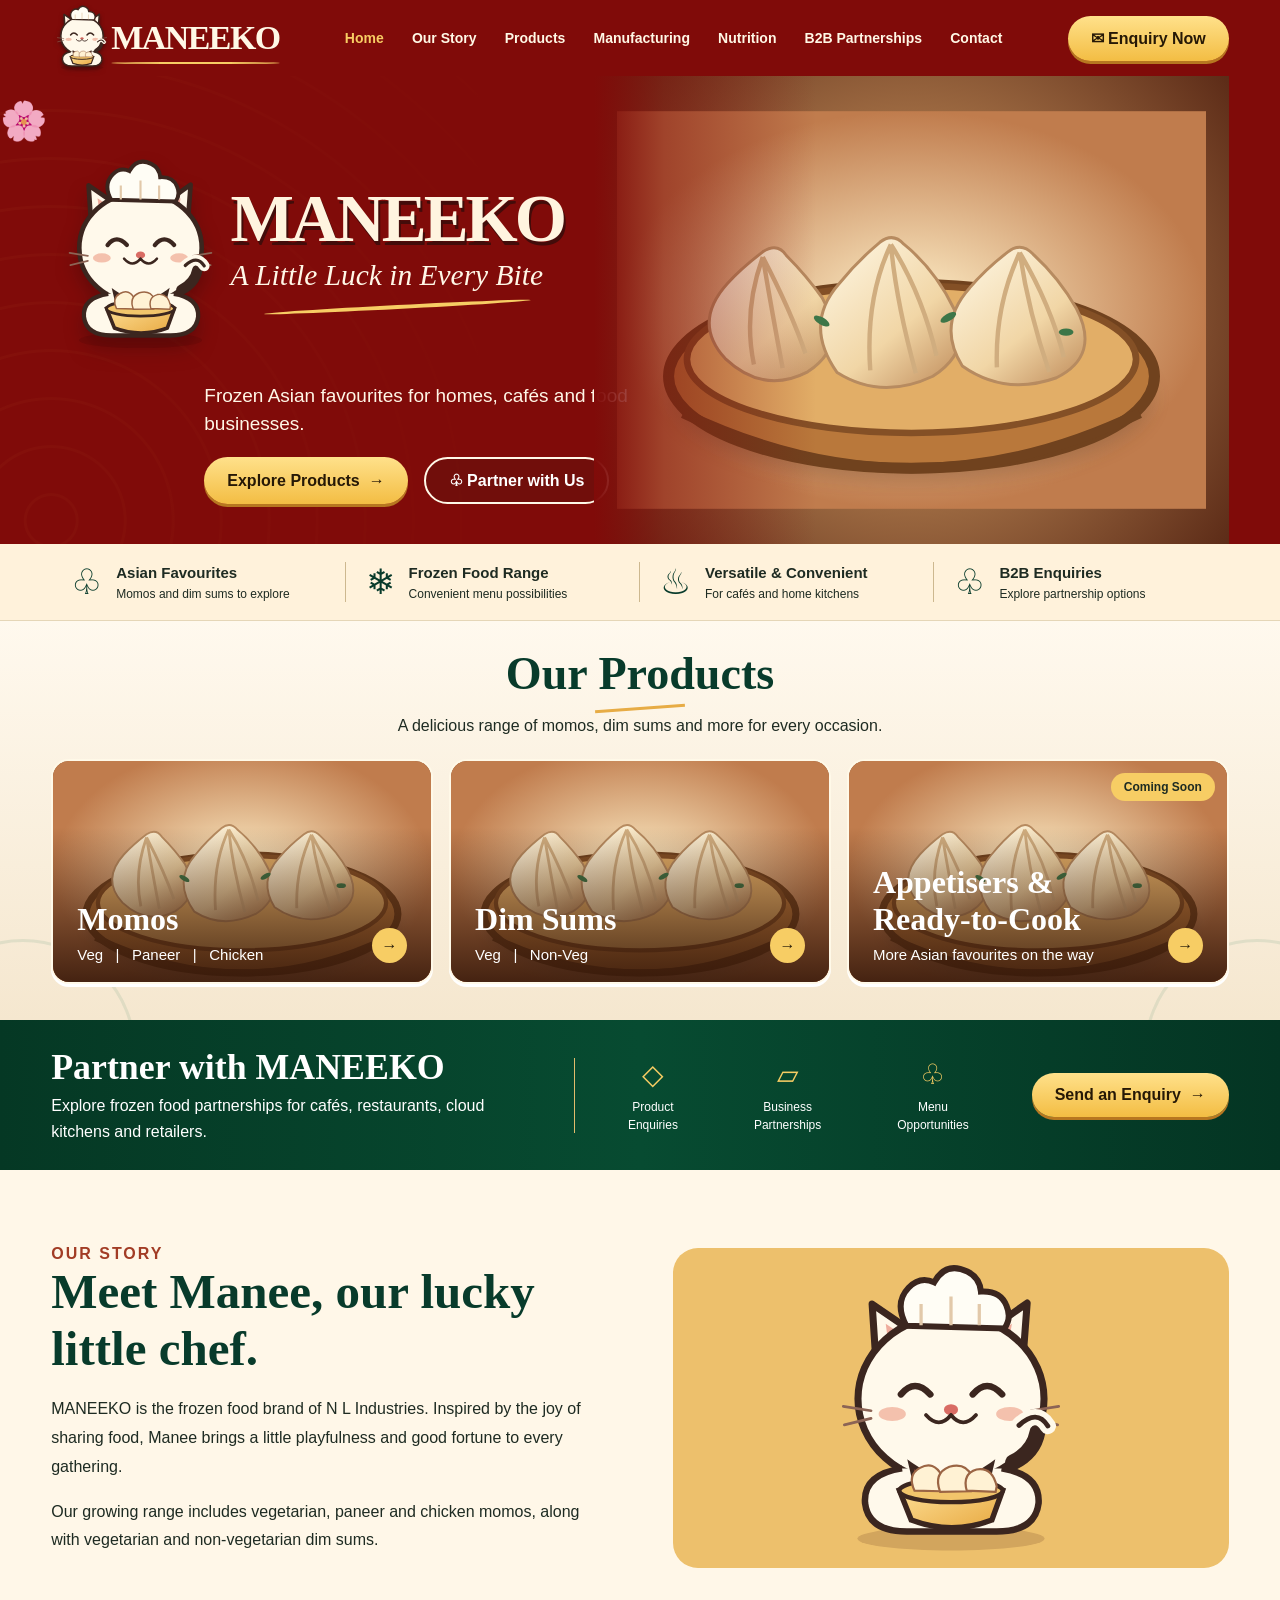
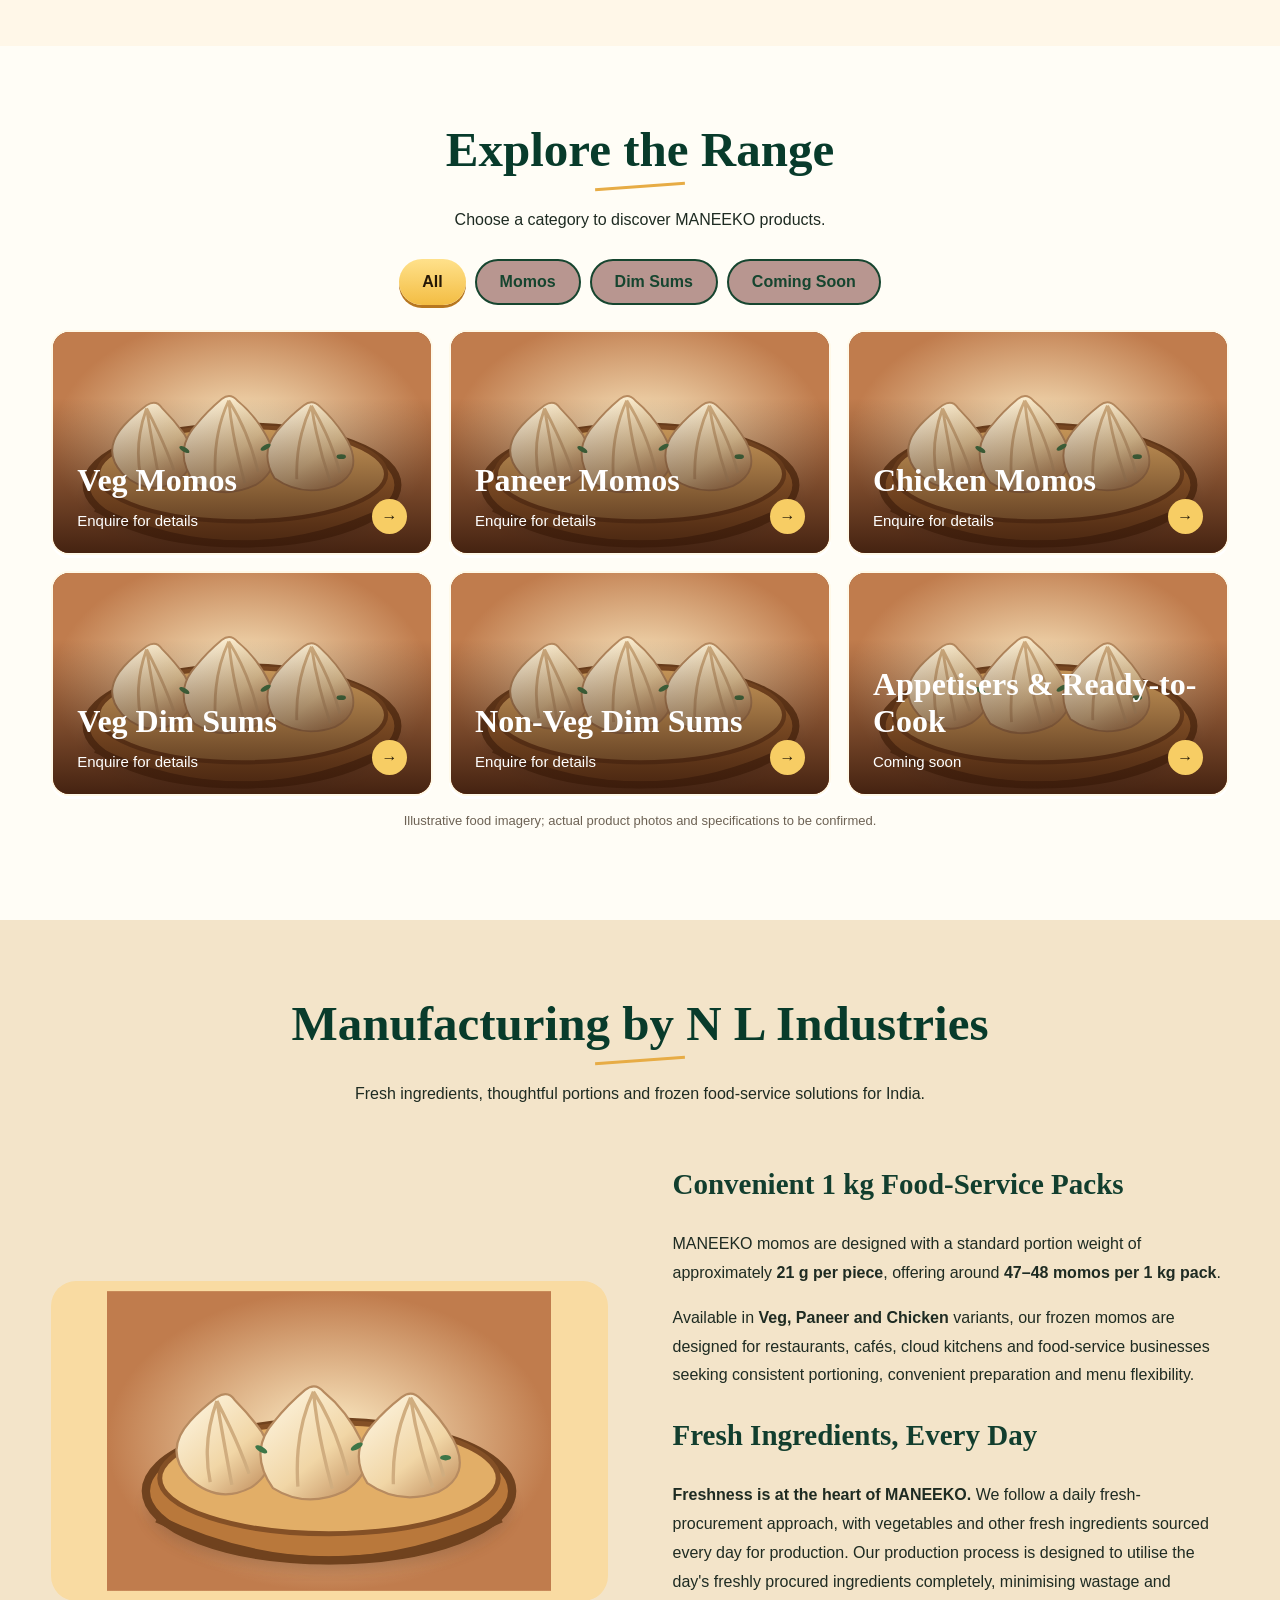
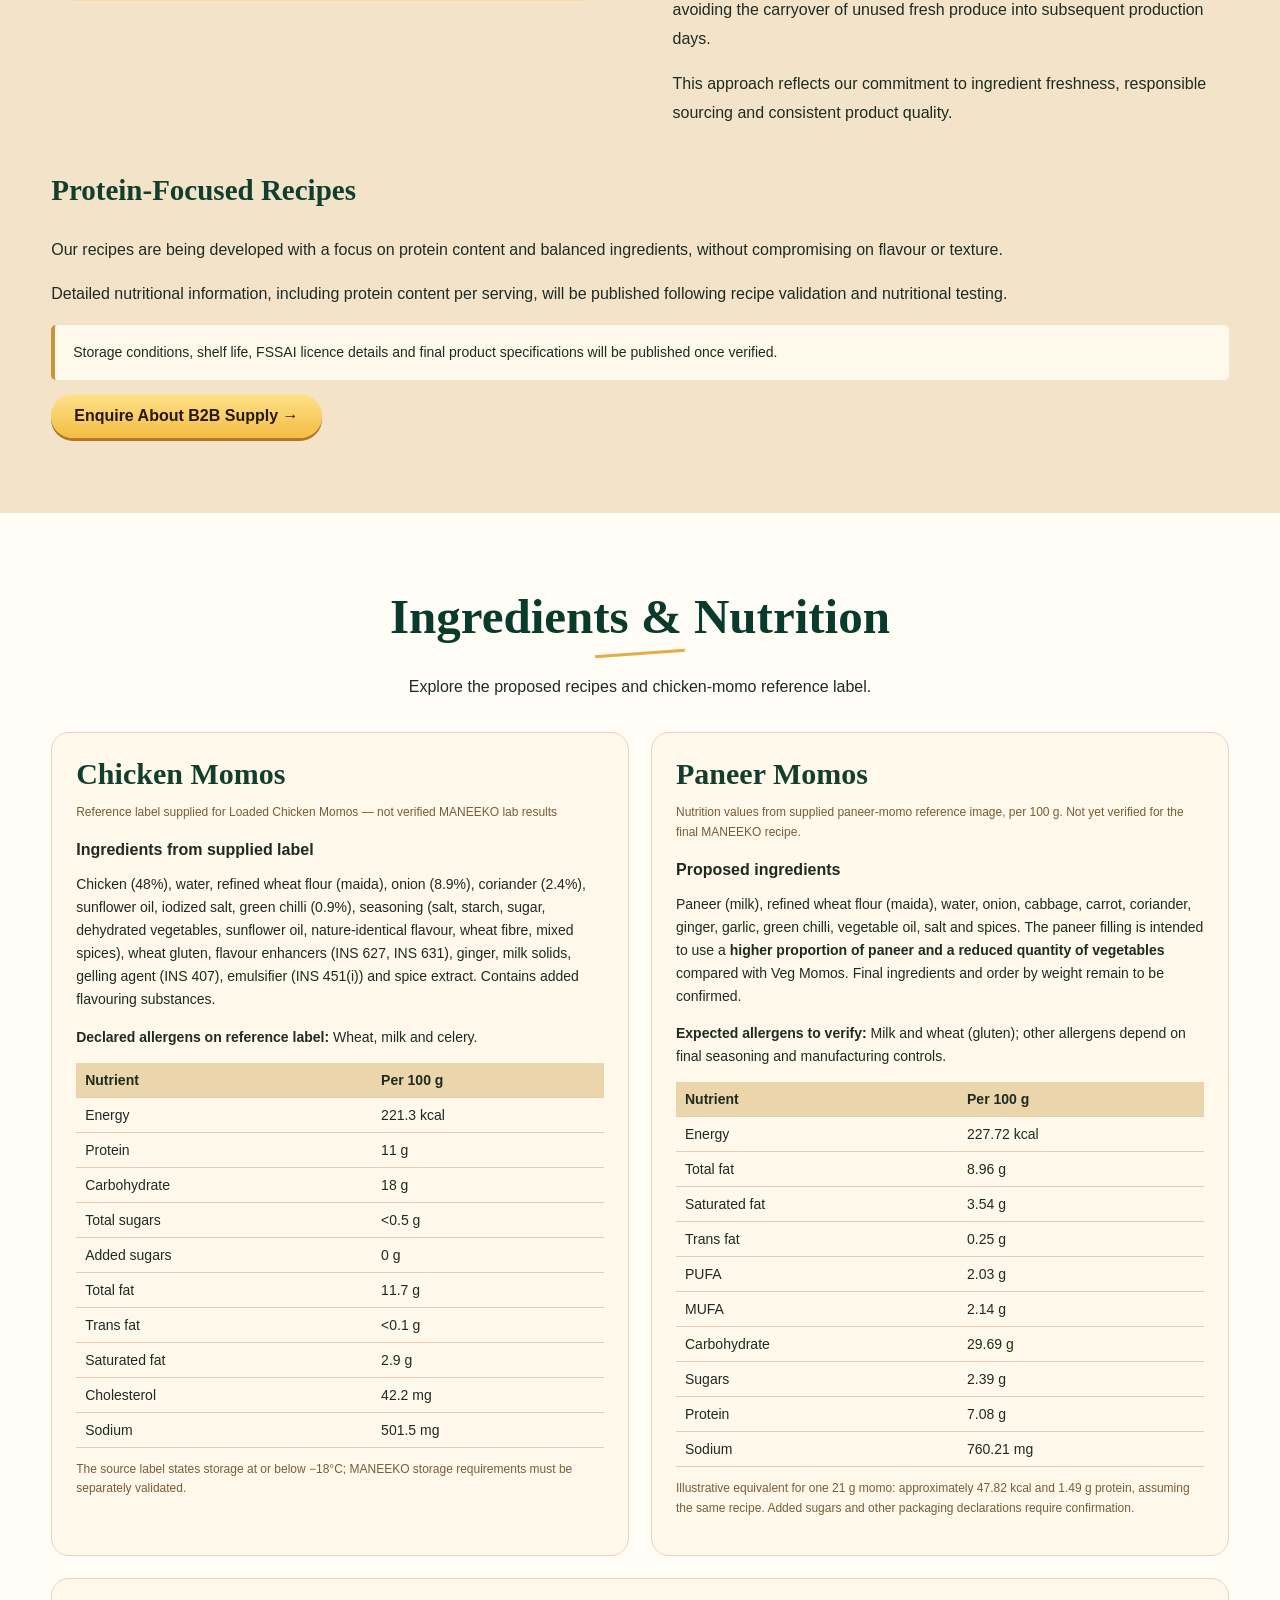
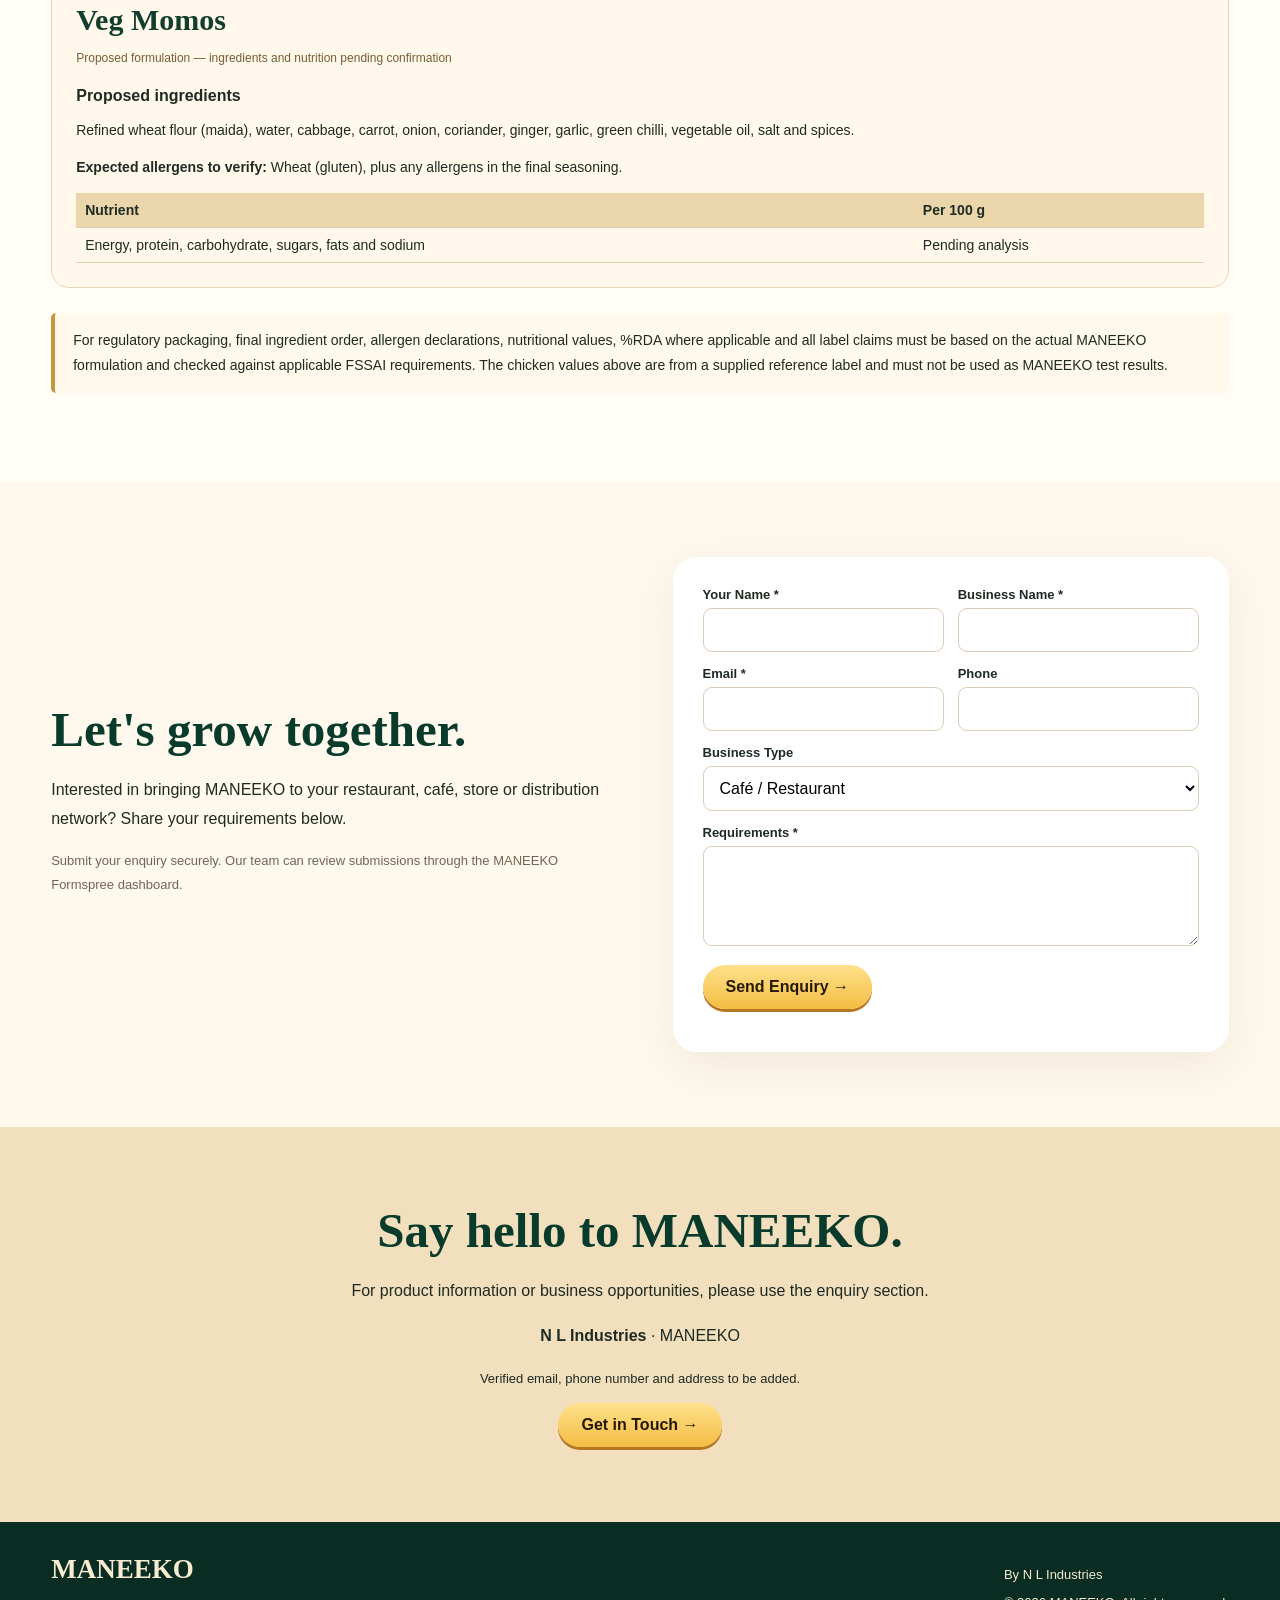
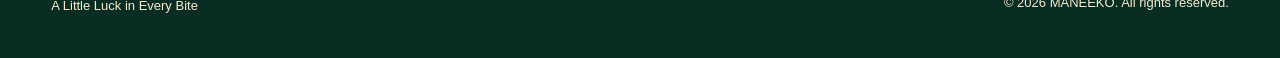
==== index.html @ d8cd5e59 "Fix live enquiry form to submit to Formspree instead of clipboard" ====
<!doctype html><html lang="en"><head><meta charset="UTF-8"><meta name="viewport" content="width=device-width,initial-scale=1"><meta name="description" content="MANEEKO — A Little Luck in Every Bite. Discover momos, dim sums and frozen Asian favourites."><title>MANEEKO | A Little Luck in Every Bite</title><style>
:root{--red:#870d0c;--red2:#a01712;--gold:#f7cd64;--green:#083b2b;--cream:#fff7e8;--ink:#1e2b22}*{box-sizing:border-box}html{scroll-behavior:smooth}body{margin:0;background:var(--cream);font-family:Arial,Helvetica,sans-serif;color:var(--ink)}a{text-decoration:none;color:inherit}button,input,textarea,select{font:inherit}button{cursor:pointer}.container{width:min(1360px,92%);margin:auto}header{position:sticky;top:0;z-index:30;background:linear-gradient(90deg,#6f0908,#9c100e);color:#fff8e6;box-shadow:0 4px 20px #1b00002e}.header{min-height:76px;display:flex;align-items:center;justify-content:space-between;gap:22px}.logo{display:flex;align-items:center;gap:6px;font-family:Georgia,serif;font-weight:900;font-size:clamp(22px,2.3vw,38px);letter-spacing:-1.4px;white-space:nowrap}.logo img{width:60px;height:60px;object-fit:contain}.logo span{position:relative}.logo span:after{content:"";position:absolute;bottom:-5px;left:20%;width:78%;height:3px;background:var(--gold);transform:rotate(-4deg);border-radius:100%}.nav{display:flex;align-items:center;gap:clamp(12px,2.2vw,38px)}.nav a{font-weight:700;font-size:14px;white-space:nowrap}.nav a:hover,.nav a.current{color:var(--gold)}.cta{display:inline-flex;align-items:center;justify-content:center;gap:9px;background:linear-gradient(#ffe18b,#f3bd43);border:0;border-radius:28px;color:#261806;padding:13px 23px;font-weight:800;box-shadow:0 3px 0 #b77720}.cta:hover{filter:brightness(1.05)}.header-cta{white-space:nowrap}.hamburger{display:none;background:none;color:#fff;border:0;font-size:27px}.hero{position:relative;isolation:isolate;overflow:hidden;background:linear-gradient(105deg,#790908 0%,#910e0c 46%,#4b190e 100%);color:#fff7e7}.hero:before{content:"";position:absolute;inset:0;background:repeating-radial-gradient(circle at 4% 95%,transparent 0 24px,#f7b54e17 25px 27px,transparent 28px 48px);mask-image:linear-gradient(90deg,black,transparent 44%);pointer-events:none}.hero-layout{min-height:445px;display:grid;grid-template-columns:49% 51%;align-items:center;position:relative}.hero-copy{z-index:2;padding:40px 0 42px 5%}.hero-brand{display:flex;align-items:center;gap:12px}.hero-brand img{width:clamp(125px,14vw,190px);height:210px;object-fit:contain;filter:drop-shadow(0 8px 10px #3c0808aa)}.hero-brand h1{font-family:Georgia,serif;font-size:clamp(43px,5.2vw,80px);letter-spacing:-2px;line-height:.98;margin:0;color:#fff4df;text-shadow:2px 4px 0 #430c0a}.tagline{font-family:Georgia,serif;font-style:italic;font-size:clamp(22px,2.5vw,35px);margin:8px 0 0;white-space:nowrap}.swoosh{height:4px;width:80%;background:var(--gold);border-radius:100%;transform:rotate(-3deg);margin:13px auto}.hero-desc{font-size:19px;line-height:1.45;max-width:470px;margin:8px 0 25px 28%}.hero-actions{display:flex;gap:16px;flex-wrap:wrap;padding-left:20%}.outline{border:2px solid #fff8e8;background:#5d140e70;color:#fff;border-radius:28px;padding:12px 23px;font-weight:800}.hero-photo{height:445px;position:relative;overflow:hidden;align-self:stretch}.hero-photo img{width:100%;height:100%;object-fit:cover;object-position:center}.hero-photo:before{content:"";position:absolute;inset:0;background:linear-gradient(90deg,#850e0c 0%,transparent 33%);z-index:1}.hero-photo .fallback{position:absolute;inset:0;background:radial-gradient(circle,#dba66a,#5c2b17);display:grid;place-items:center}.hero-photo .fallback img{width:95%;height:85%;object-fit:contain}.petals{position:absolute;left:1%;top:7%;font-size:55px;opacity:.9;z-index:2;pointer-events:none}.benefits{background:#fff6e6;border-bottom:1px solid #e5d6b7}.benefit-grid{display:grid;grid-template-columns:repeat(4,1fr);padding:18px 0}.benefit{display:flex;align-items:center;gap:14px;padding:0 20px;border-right:1px solid #cdb88f}.benefit:last-child{border:0}.benefit-icon{font-size:35px;color:var(--green)}.benefit b{font-size:15px}.benefit p{font-size:12px;margin:5px 0 0}.products{position:relative;overflow:hidden;padding:26px 0 36px;background:linear-gradient(#fff9ee,#f6e8cf)}.products:before,.products:after{content:"";position:absolute;width:220px;height:220px;border:3px solid #6c9a7a;border-radius:50%;opacity:.16;bottom:-145px}.products:before{left:-90px}.products:after{right:-90px}.section-title{text-align:center;position:relative;z-index:1}.section-title h2{font-family:Georgia,serif;font-size:clamp(34px,3.6vw,48px);margin:0 0 5px;color:var(--green)}.section-title h2:after{content:"";display:block;width:90px;height:3px;background:#e7ac45;margin:7px auto;transform:rotate(-4deg)}.section-title p{margin:5px 0 24px}.product-grid{display:grid;grid-template-columns:repeat(3,1fr);gap:16px;position:relative;z-index:1}.product-card{height:225px;position:relative;border-radius:18px;overflow:hidden;background:#8c4e2b;box-shadow:0 3px 0 #fff;border:2px solid #fff}.product-card>img{width:100%;height:100%;object-fit:cover;transition:transform .35s}.product-card:hover>img{transform:scale(1.06)}.product-card .fallback{position:absolute;inset:0;z-index:-1;background:#d9a46a}.product-card:after{content:"";position:absolute;inset:0;background:linear-gradient(0deg,#321508dd,transparent 70%)}.product-text{position:absolute;bottom:19px;left:24px;right:24px;z-index:1;color:#fff}.product-text h3{font:700 clamp(25px,2.5vw,35px) Georgia,serif;margin:0 0 8px}.product-text p{margin:0;font-size:15px}.arrow{position:absolute;right:0;bottom:0;background:var(--gold);color:#271d0a;border-radius:50%;width:35px;height:35px;display:grid;place-items:center;font-weight:900}.coming{position:absolute;top:12px;right:12px;background:var(--gold);padding:7px 13px;border-radius:20px;font-size:12px;font-weight:800;z-index:2}.partner-strip{background:linear-gradient(100deg,#073b2a,#06452d 55%,#043322);color:white;padding:26px 0}.partner-row{display:grid;grid-template-columns:1.5fr 1.3fr auto;gap:35px;align-items:center}.partner-row h2{font:700 clamp(27px,2.8vw,42px) Georgia,serif;margin:0 0 5px}.partner-row p{margin:0;line-height:1.6}.partner-icons{display:flex;justify-content:space-around;gap:20px;border-left:1px solid #e2bc6c;padding-left:25px;text-align:center}.partner-icons span{display:block;font-size:28px;color:var(--gold);margin-bottom:6px}.partner-icons small{font-size:12px}.section{padding:75px 0}.section h2{font:700 clamp(32px,4vw,49px) Georgia,serif;margin:0 0 18px;color:var(--green)}.section p{line-height:1.8}.two{display:grid;grid-template-columns:1fr 1fr;gap:65px;align-items:center}.story{background:#fff7e8}.story-art{background:#edc06c;border-radius:25px;min-height:320px;display:grid;place-items:center}.story-art img{width:80%;height:300px;object-fit:contain}.manufacturing{background:#f3e4c9}.manufacturing .story-art{background:#f9dba2}.notice{background:#fff9eb;border-left:4px solid #c7953e;padding:15px 18px;border-radius:5px;font-size:14px}.enquiry{background:#fff9ed}.form-card{background:white;border-radius:24px;padding:30px;box-shadow:0 15px 50px #43251214}.form-fields{display:grid;grid-template-columns:1fr 1fr;gap:14px}label{font-size:13px;font-weight:700;display:block;margin-bottom:6px}input,textarea,select{width:100%;padding:12px;border:1px solid #d9cbb7;border-radius:9px;background:white}textarea{min-height:100px}.wide{grid-column:1/-1}.form-card .cta{margin-top:15px}.contact{background:#f1dfbd;text-align:center}footer{background:#092d22;color:#f7ebd0;padding:32px 0}.footer{display:flex;justify-content:space-between;gap:20px;flex-wrap:wrap}.footer b{font:700 27px Georgia,serif}footer p{font-size:13px}#formStatus{white-space:pre-wrap;font-size:13px;line-height:1.6}section{scroll-margin-top:76px}@media(max-width:1100px){.nav{gap:12px}.nav a{font-size:12px}.hero-brand img{width:130px}.hero-desc{margin-left:15%}.hero-actions{padding-left:12%}.partner-row{grid-template-columns:1fr 1fr}.partner-row>.cta{grid-column:1/-1;justify-self:center}}@media(max-width:800px){.hamburger{display:block}.nav{display:none;position:absolute;top:76px;left:0;right:0;background:#800d0b;flex-direction:column;align-items:stretch;padding:20px 5%;box-shadow:0 10px 20px #0004}.nav.open{display:flex}.header-cta{margin-left:auto;padding:10px 14px}.hero-layout{grid-template-columns:1fr}.hero-copy{padding:42px 0 20px}.hero-photo{height:280px}.hero-photo:before{background:linear-gradient(#870d0c,transparent 40%)}.hero-desc{margin-left:0}.hero-actions{padding-left:0}.hero-brand{justify-content:center}.benefit-grid{grid-template-columns:1fr 1fr;gap:20px}.benefit:nth-child(2){border:0}.product-grid{grid-template-columns:1fr 1fr}.partner-row,.two{grid-template-columns:1fr}.partner-icons{border-left:0;border-top:1px solid #e2bc6c;padding:20px 0 0}.section{padding:55px 0}}@media(max-width:560px){.header-cta{display:none}.hero-brand{gap:0}.hero-brand img{width:100px;height:135px}.hero-brand h1{font-size:40px}.tagline{font-size:19px}.hero-copy{text-align:center}.hero-desc{font-size:16px}.hero-actions{justify-content:center}.hero-photo{height:225px}.benefit-grid{gap:14px}.benefit{padding:0 6px;gap:7px}.benefit-icon{font-size:25px}.benefit b{font-size:12px}.benefit p{font-size:11px}.product-grid,.form-fields{grid-template-columns:1fr}.product-card{height:220px}.partner-icons{gap:8px}.partner-icons small{font-size:11px}.section-title p{font-size:14px}}
/* Reference-led refinement: seamless photographic hero and compact lockup */
header{background:#800b09!important;box-shadow:none!important}
.header{min-height:76px!important}
.logo{font-family:Georgia,'Times New Roman',serif!important;font-size:clamp(27px,2.65vw,41px)!important;letter-spacing:-1.5px!important;gap:0!important}
.logo img{width:62px!important;height:68px!important;margin-right:-2px!important;filter:drop-shadow(0 2px 2px #2d0909a0)}
.logo span:after{left:0!important;width:100%!important;bottom:-7px!important;transform:none!important;height:2px!important}
.hero{background:#800b09!important}
.hero-layout{grid-template-columns:52% 48%!important;min-height:460px!important}
.hero-copy{padding:38px 0 40px 0!important;position:relative}
.hero-brand{gap:0!important;align-items:center!important}
.hero-brand img{width:clamp(135px,14vw,200px)!important;height:280px!important;object-fit:contain!important;filter:drop-shadow(0 10px 9px #2c070755)!important;z-index:2}
.hero-brand h1{font-size:clamp(50px,5.25vw,79px)!important;font-weight:800!important;letter-spacing:-3px!important}
.hero-brand .tagline{font-size:clamp(21px,2.3vw,34px)!important;font-weight:400!important;letter-spacing:0!important}
.hero-desc{margin:-12px 0 20px 25%!important;max-width:470px!important}
.hero-actions{padding-left:25%!important}
.hero-photo{height:auto!important;min-height:460px!important;overflow:visible!important;margin-left:-70px!important;width:calc(100% + 70px)!important}
.hero-photo>img{position:absolute;inset:0;width:100%;height:100%;object-fit:cover;object-position:50% 55%;-webkit-mask-image:linear-gradient(90deg,transparent 0%,#000 29%,#000 100%);mask-image:linear-gradient(90deg,transparent 0%,#000 29%,#000 100%)}
.hero-photo:before{background:linear-gradient(90deg,#800b09 0%,#800b0980 11%,transparent 35%)!important;z-index:2;pointer-events:none}
.hero-photo .fallback{z-index:0}
.hero:before{opacity:.38!important}
.petals{font-size:38px!important;left:0!important;top:5%!important}
.benefits{background:#fff2db!important}
.products{background:linear-gradient(180deg,#fff9ee,#f5e7cf)!important}
.product-card{border:2px solid #fff9e8!important;border-radius:18px!important}
.partner-strip{background:linear-gradient(90deg,#053824,#074b31,#043523)!important}
@media(max-width:1100px){.hero-desc{margin-left:16%!important}.hero-actions{padding-left:16%!important}.hero-brand img{width:125px!important}.hero-photo{margin-left:-30px!important;width:calc(100% + 30px)!important}}
@media(max-width:800px){.hero-layout{grid-template-columns:1fr!important}.hero-copy{padding:28px 0!important}.hero-photo{margin:0!important;width:100%!important;min-height:270px!important;height:270px!important}.hero-photo>img{-webkit-mask-image:linear-gradient(180deg,transparent,#000 35%)!important;mask-image:linear-gradient(180deg,transparent,#000 35%)!important}.hero-desc{margin:0 auto 20px!important}.hero-actions{padding:0!important;justify-content:center}.hero-brand{justify-content:center}.hero-brand img{height:180px!important}.hero-photo:before{background:linear-gradient(#800b09,transparent 42%)!important}}
@media(max-width:560px){.hero-brand img{width:110px!important;height:150px!important}.hero-brand h1{font-size:38px!important;letter-spacing:-2px!important}.hero-brand .tagline{font-size:17px!important;white-space:normal}.hero-copy{text-align:center}.hero-photo{min-height:230px!important;height:230px!important}}
.nutrition-grid{display:grid;grid-template-columns:repeat(2,minmax(0,1fr));gap:22px;margin-top:30px}.nutrition-panel{background:#fff8eb;border:1px solid #e5d4b8;border-radius:18px;padding:24px}.nutrition-panel h3{font:700 30px Georgia,serif;color:#123e2e;margin:0 0 10px}.nutrition-panel h4{margin:18px 0 8px}.nutrition-panel p{font-size:14px;line-height:1.65}.nutrition-status{font-size:12px!important;color:#795d36!important}.nutrition-table{width:100%;border-collapse:collapse;font-size:14px}.nutrition-table th,.nutrition-table td{padding:9px;border-bottom:1px solid #dfceb3;text-align:left}.nutrition-table th{background:#ebd5aa}.nutrition-grid .nutrition-panel:last-child{grid-column:1/-1}@media(max-width:750px){.nutrition-grid{grid-template-columns:1fr}.nutrition-grid .nutrition-panel:last-child{grid-column:auto}}</style></head><body>
<header><div class="container header"><a class="logo" href="#home"><img src="assets/manee-chef.svg" alt="Manee the lucky cat chef"><span>MANEEKO</span></a><nav id="nav" class="nav"><a class="current" href="#home">Home</a><a href="#story">Our Story</a><a href="#products">Products</a><a href="#manufacturing">Manufacturing</a><a href="#nutrition">Nutrition</a><a href="#partners">B2B Partnerships</a><a href="#contact">Contact</a></nav><a class="cta header-cta" href="#partners">✉ Enquiry Now</a><button class="hamburger" id="menu" aria-label="Toggle navigation" aria-expanded="false">☰</button></div></header>
<main><section id="home" class="hero"><div class="petals" aria-hidden="true">🌸</div><div class="container hero-layout"><div class="hero-copy"><div class="hero-brand"><img src="assets/manee-chef.svg" alt="Manee lucky cat chef mascot"><div><h1>MANEEKO</h1><div class="tagline">A Little Luck in Every Bite</div><div class="swoosh"></div></div></div><p class="hero-desc">Frozen Asian favourites for homes, cafés and food businesses.</p><div class="hero-actions"><a class="cta" href="#products">Explore Products &nbsp;→</a><a class="outline" href="#partners">♧ Partner with Us</a></div></div><div class="hero-photo"><div class="fallback"><img src="assets/dumplings.svg" alt=""></div><img src="https://images.unsplash.com/photo-1563245372-f21724e3856d?auto=format&fit=crop&w=1400&q=85" alt="Steamed Asian dumplings in a bamboo basket" onerror="this.style.display='none'"></div></div></section>
<section class="benefits" aria-label="Why MANEEKO"><div class="container benefit-grid"><div class="benefit"><span class="benefit-icon">♧</span><div><b>Asian Favourites</b><p>Momos and dim sums to explore</p></div></div><div class="benefit"><span class="benefit-icon">❄</span><div><b>Frozen Food Range</b><p>Convenient menu possibilities</p></div></div><div class="benefit"><span class="benefit-icon">♨</span><div><b>Versatile & Convenient</b><p>For cafés and home kitchens</p></div></div><div class="benefit"><span class="benefit-icon">♧</span><div><b>B2B Enquiries</b><p>Explore partnership options</p></div></div></div></section>
<section id="products" class="products"><div class="container"><div class="section-title"><h2>Our Products</h2><p>A delicious range of momos, dim sums and more for every occasion.</p></div><div class="product-grid"><a href="#catalogue" class="product-card"><div class="fallback"></div><img src="https://images.unsplash.com/photo-1563245372-f21724e3856d?auto=format&fit=crop&w=900&q=85" alt="Momos food presentation" onerror="this.src='assets/dumplings.svg'"><div class="product-text"><h3>Momos</h3><p>Veg &nbsp; | &nbsp; Paneer &nbsp; | &nbsp; Chicken</p><span class="arrow">→</span></div></a><a href="#catalogue" class="product-card"><div class="fallback"></div><img src="https://images.unsplash.com/photo-1541696432-82c6da8ce7bf?auto=format&fit=crop&w=900&q=85" alt="Asian dim sum presentation" onerror="this.src='assets/dumplings.svg'"><div class="product-text"><h3>Dim Sums</h3><p>Veg &nbsp; | &nbsp; Non-Veg</p><span class="arrow">→</span></div></a><a href="#catalogue" class="product-card"><div class="fallback"></div><img src="https://images.unsplash.com/photo-1544025162-d76694265947?auto=format&fit=crop&w=900&q=85" alt="Asian appetiser presentation" onerror="this.src='assets/dumplings.svg'"><span class="coming">Coming Soon</span><div class="product-text"><h3>Appetisers &<br>Ready-to-Cook</h3><p>More Asian favourites on the way</p><span class="arrow">→</span></div></a></div></div></section>
<section id="partners" class="partner-strip"><div class="container partner-row"><div><h2>Partner with MANEEKO</h2><p>Explore frozen food partnerships for cafés, restaurants, cloud kitchens and retailers.</p></div><div class="partner-icons"><div><span>◇</span><small>Product<br>Enquiries</small></div><div><span>▱</span><small>Business<br>Partnerships</small></div><div><span>♧</span><small>Menu<br>Opportunities</small></div></div><a class="cta" href="#enquiry">Send an Enquiry &nbsp;→</a></div></section>
<section id="story" class="section story"><div class="container two"><div><span style="color:#a23c25;font-weight:800;letter-spacing:2px">OUR STORY</span><h2>Meet Manee, our lucky little chef.</h2><p>MANEEKO is the frozen food brand of N L Industries. Inspired by the joy of sharing food, Manee brings a little playfulness and good fortune to every gathering.</p><p>Our growing range includes vegetarian, paneer and chicken momos, along with vegetarian and non-vegetarian dim sums.</p></div><div class="story-art"><img src="assets/manee-chef.svg" alt="Manee the lucky cat chef holding dumplings"></div></div></section>
<section id="catalogue" class="section" style="background:#fffdf6"><div class="container"><div class="section-title"><h2>Explore the Range</h2><p>Choose a category to discover MANEEKO products.</p></div><div id="filters" style="display:flex;justify-content:center;flex-wrap:wrap;gap:9px;margin-bottom:25px"><button class="cta" data-filter="all">All</button><button class="outline" style="color:#16452f;border-color:#16452f" data-filter="momo">Momos</button><button class="outline" style="color:#16452f;border-color:#16452f" data-filter="dimsum">Dim Sums</button><button class="outline" style="color:#16452f;border-color:#16452f" data-filter="future">Coming Soon</button></div><div id="catalogueGrid" class="product-grid"></div><p style="text-align:center;font-size:13px;color:#6d6254">Illustrative food imagery; actual product photos and specifications to be confirmed.</p></div></section>
<section id="manufacturing" class="section manufacturing"><div class="container"><div class="section-title"><h2>Manufacturing by N L Industries</h2><p>Fresh ingredients, thoughtful portions and frozen food-service solutions for India.</p></div><div class="two" style="margin-top:30px"><div class="story-art"><img src="assets/dumplings.svg" alt="Illustrated MANEEKO momos"></div><div><h3 style="font:700 29px Georgia,serif;color:#123e2e">Convenient 1 kg Food-Service Packs</h3><p>MANEEKO momos are designed with a standard portion weight of approximately <strong>21 g per piece</strong>, offering around <strong>47–48 momos per 1 kg pack</strong>.</p><p>Available in <strong>Veg, Paneer and Chicken</strong> variants, our frozen momos are designed for restaurants, cafés, cloud kitchens and food-service businesses seeking consistent portioning, convenient preparation and menu flexibility.</p><h3 style="font:700 29px Georgia,serif;color:#123e2e">Fresh Ingredients, Every Day</h3><p><strong>Freshness is at the heart of MANEEKO.</strong> We follow a daily fresh-procurement approach, with vegetables and other fresh ingredients sourced every day for production. Our production process is designed to utilise the day's freshly procured ingredients completely, minimising wastage and avoiding the carryover of unused fresh produce into subsequent production days.</p><p>This approach reflects our commitment to ingredient freshness, responsible sourcing and consistent product quality.</p></div></div><div style="margin-top:30px"><h3 style="font:700 29px Georgia,serif;color:#123e2e">Protein-Focused Recipes</h3><p>Our recipes are being developed with a focus on protein content and balanced ingredients, without compromising on flavour or texture.</p><p>Detailed nutritional information, including protein content per serving, will be published following recipe validation and nutritional testing.</p><p class="notice">Storage conditions, shelf life, FSSAI licence details and final product specifications will be published once verified.</p><a href="#enquiry" class="cta">Enquire About B2B Supply →</a></div></div></section>
<section id="nutrition" class="section" style="background:#fffdf6"><div class="container"><div class="section-title"><h2>Ingredients &amp; Nutrition</h2><p>Explore the proposed recipes and chicken-momo reference label.</p></div><div class="nutrition-grid"><article class="nutrition-panel"><h3>Chicken Momos</h3><p class="nutrition-status">Reference label supplied for Loaded Chicken Momos — not verified MANEEKO lab results</p><h4>Ingredients from supplied label</h4><p>Chicken (48%), water, refined wheat flour (maida), onion (8.9%), coriander (2.4%), sunflower oil, iodized salt, green chilli (0.9%), seasoning (salt, starch, sugar, dehydrated vegetables, sunflower oil, nature-identical flavour, wheat fibre, mixed spices), wheat gluten, flavour enhancers (INS 627, INS 631), ginger, milk solids, gelling agent (INS 407), emulsifier (INS 451(i)) and spice extract. Contains added flavouring substances.</p><p><strong>Declared allergens on reference label:</strong> Wheat, milk and celery.</p><table class="nutrition-table"><thead><tr><th>Nutrient</th><th>Per 100 g</th></tr></thead><tbody><tr><td>Energy</td><td>221.3 kcal</td></tr><tr><td>Protein</td><td>11 g</td></tr><tr><td>Carbohydrate</td><td>18 g</td></tr><tr><td>Total sugars</td><td>&lt;0.5 g</td></tr><tr><td>Added sugars</td><td>0 g</td></tr><tr><td>Total fat</td><td>11.7 g</td></tr><tr><td>Trans fat</td><td>&lt;0.1 g</td></tr><tr><td>Saturated fat</td><td>2.9 g</td></tr><tr><td>Cholesterol</td><td>42.2 mg</td></tr><tr><td>Sodium</td><td>501.5 mg</td></tr></tbody></table><p class="nutrition-status">The source label states storage at or below −18°C; MANEEKO storage requirements must be separately validated.</p></article><article class="nutrition-panel"><h3>Paneer Momos</h3><p class="nutrition-status">Nutrition values from supplied paneer-momo reference image, per 100 g. Not yet verified for the final MANEEKO recipe.</p><h4>Proposed ingredients</h4><p>Paneer (milk), refined wheat flour (maida), water, onion, cabbage, carrot, coriander, ginger, garlic, green chilli, vegetable oil, salt and spices. The paneer filling is intended to use a <strong>higher proportion of paneer and a reduced quantity of vegetables</strong> compared with Veg Momos. Final ingredients and order by weight remain to be confirmed.</p><p><strong>Expected allergens to verify:</strong> Milk and wheat (gluten); other allergens depend on final seasoning and manufacturing controls.</p><table class="nutrition-table"><thead><tr><th>Nutrient</th><th>Per 100 g</th></tr></thead><tbody><tr><td>Energy</td><td>227.72 kcal</td></tr><tr><td>Total fat</td><td>8.96 g</td></tr><tr><td>Saturated fat</td><td>3.54 g</td></tr><tr><td>Trans fat</td><td>0.25 g</td></tr><tr><td>PUFA</td><td>2.03 g</td></tr><tr><td>MUFA</td><td>2.14 g</td></tr><tr><td>Carbohydrate</td><td>29.69 g</td></tr><tr><td>Sugars</td><td>2.39 g</td></tr><tr><td>Protein</td><td>7.08 g</td></tr><tr><td>Sodium</td><td>760.21 mg</td></tr></tbody></table><p class="nutrition-status">Illustrative equivalent for one 21 g momo: approximately 47.82 kcal and 1.49 g protein, assuming the same recipe. Added sugars and other packaging declarations require confirmation.</p></article><article class="nutrition-panel"><h3>Veg Momos</h3><p class="nutrition-status">Proposed formulation — ingredients and nutrition pending confirmation</p><h4>Proposed ingredients</h4><p>Refined wheat flour (maida), water, cabbage, carrot, onion, coriander, ginger, garlic, green chilli, vegetable oil, salt and spices.</p><p><strong>Expected allergens to verify:</strong> Wheat (gluten), plus any allergens in the final seasoning.</p><table class="nutrition-table"><thead><tr><th>Nutrient</th><th>Per 100 g</th></tr></thead><tbody><tr><td>Energy, protein, carbohydrate, sugars, fats and sodium</td><td>Pending analysis</td></tr></tbody></table></article></div><p class="notice" style="margin-top:25px">For regulatory packaging, final ingredient order, allergen declarations, nutritional values, %RDA where applicable and all label claims must be based on the actual MANEEKO formulation and checked against applicable FSSAI requirements. The chicken values above are from a supplied reference label and must not be used as MANEEKO test results.</p></div></section>
<section id="enquiry" class="section enquiry"><div class="container two"><div><h2>Let's grow together.</h2><p>Interested in bringing MANEEKO to your restaurant, café, store or distribution network? Share your requirements below.</p><p style="font-size:13px;color:#716653">Submit your enquiry securely. Our team can review submissions through the MANEEKO Formspree dashboard.</p></div><form class="form-card" id="form" action="https://formspree.io/f/xzereqao" method="POST"><div class="form-fields"><div><label for="name">Your Name *</label><input id="name" name="name" required></div><div><label for="company">Business Name *</label><input id="company" name="company" required></div><div><label for="email">Email *</label><input id="email" name="email" type="email" required></div><div><label for="phone">Phone</label><input id="phone" name="phone" type="tel"></div><div class="wide"><label for="category">Business Type</label><select id="category" name="category"><option>Café / Restaurant</option><option>Retailer</option><option>Distributor</option><option>Other</option></select></div><div class="wide"><label for="requirements">Requirements *</label><textarea id="requirements" name="requirements" required></textarea></div></div><button class="cta" type="submit">Send Enquiry →</button><p id="formStatus" role="status"></p></form></div></section>
<section id="contact" class="section contact"><div class="container"><h2>Say hello to MANEEKO.</h2><p>For product information or business opportunities, please use the enquiry section.</p><p><b>N L Industries</b> · MANEEKO</p><p style="font-size:13px">Verified email, phone number and address to be added.</p><a href="#enquiry" class="cta">Get in Touch →</a></div></section></main>
<footer><div class="container footer"><div><b>MANEEKO</b><p>A Little Luck in Every Bite</p></div><div><p>By N L Industries</p><p>© <span id="year"></span> MANEEKO. All rights reserved.</p></div></div></footer>
<script>
const menu=document.getElementById('menu'),nav=document.getElementById('nav');menu.onclick=()=>{const v=nav.classList.toggle('open');menu.setAttribute('aria-expanded',String(v))};nav.querySelectorAll('a').forEach(a=>a.addEventListener('click',()=>{nav.classList.remove('open');menu.setAttribute('aria-expanded','false')}));document.getElementById('year').textContent=new Date().getFullYear();
const items=[['Veg Momos','momo'],['Paneer Momos','momo'],['Chicken Momos','momo'],['Veg Dim Sums','dimsum'],['Non-Veg Dim Sums','dimsum'],['Appetisers & Ready-to-Cook','future']];function render(filter){document.getElementById('catalogueGrid').innerHTML=items.filter(x=>filter==='all'||x[1]===filter).map(x=>'<article class="product-card"><img src="assets/dumplings.svg" alt="Illustrative dumpling artwork"><div class="product-text"><h3>'+x[0]+'</h3><p>'+(x[1]==='future'?'Coming soon':'Enquire for details')+'</p><a href="#enquiry" class="arrow" aria-label="Enquire about '+x[0]+'">→</a></div></article>').join('')}render('all');document.querySelectorAll('[data-filter]').forEach(b=>b.addEventListener('click',()=>{render(b.dataset.filter);document.querySelectorAll('[data-filter]').forEach(x=>{x.className='outline';x.style.color='#16452f';x.style.borderColor='#16452f'});b.className='cta';b.style.color='';b.style.borderColor=''}));
</script></body></html>
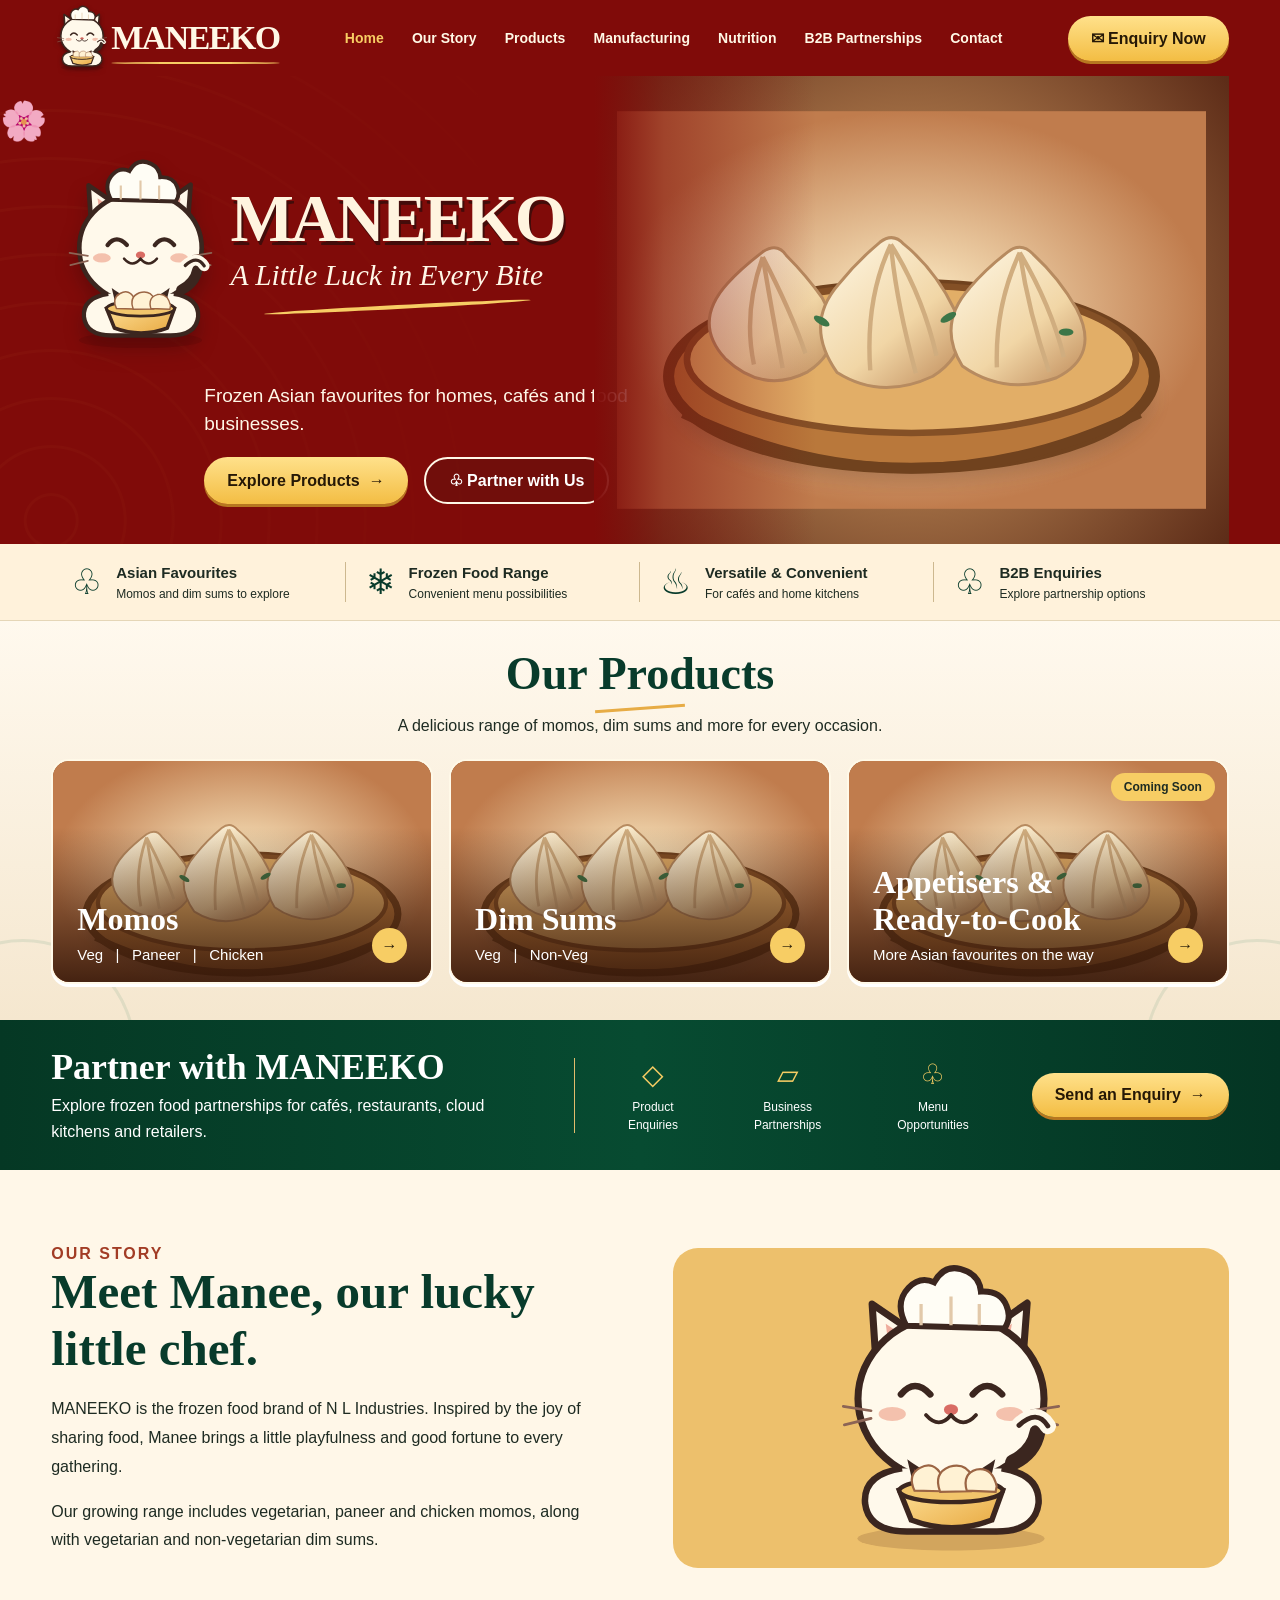
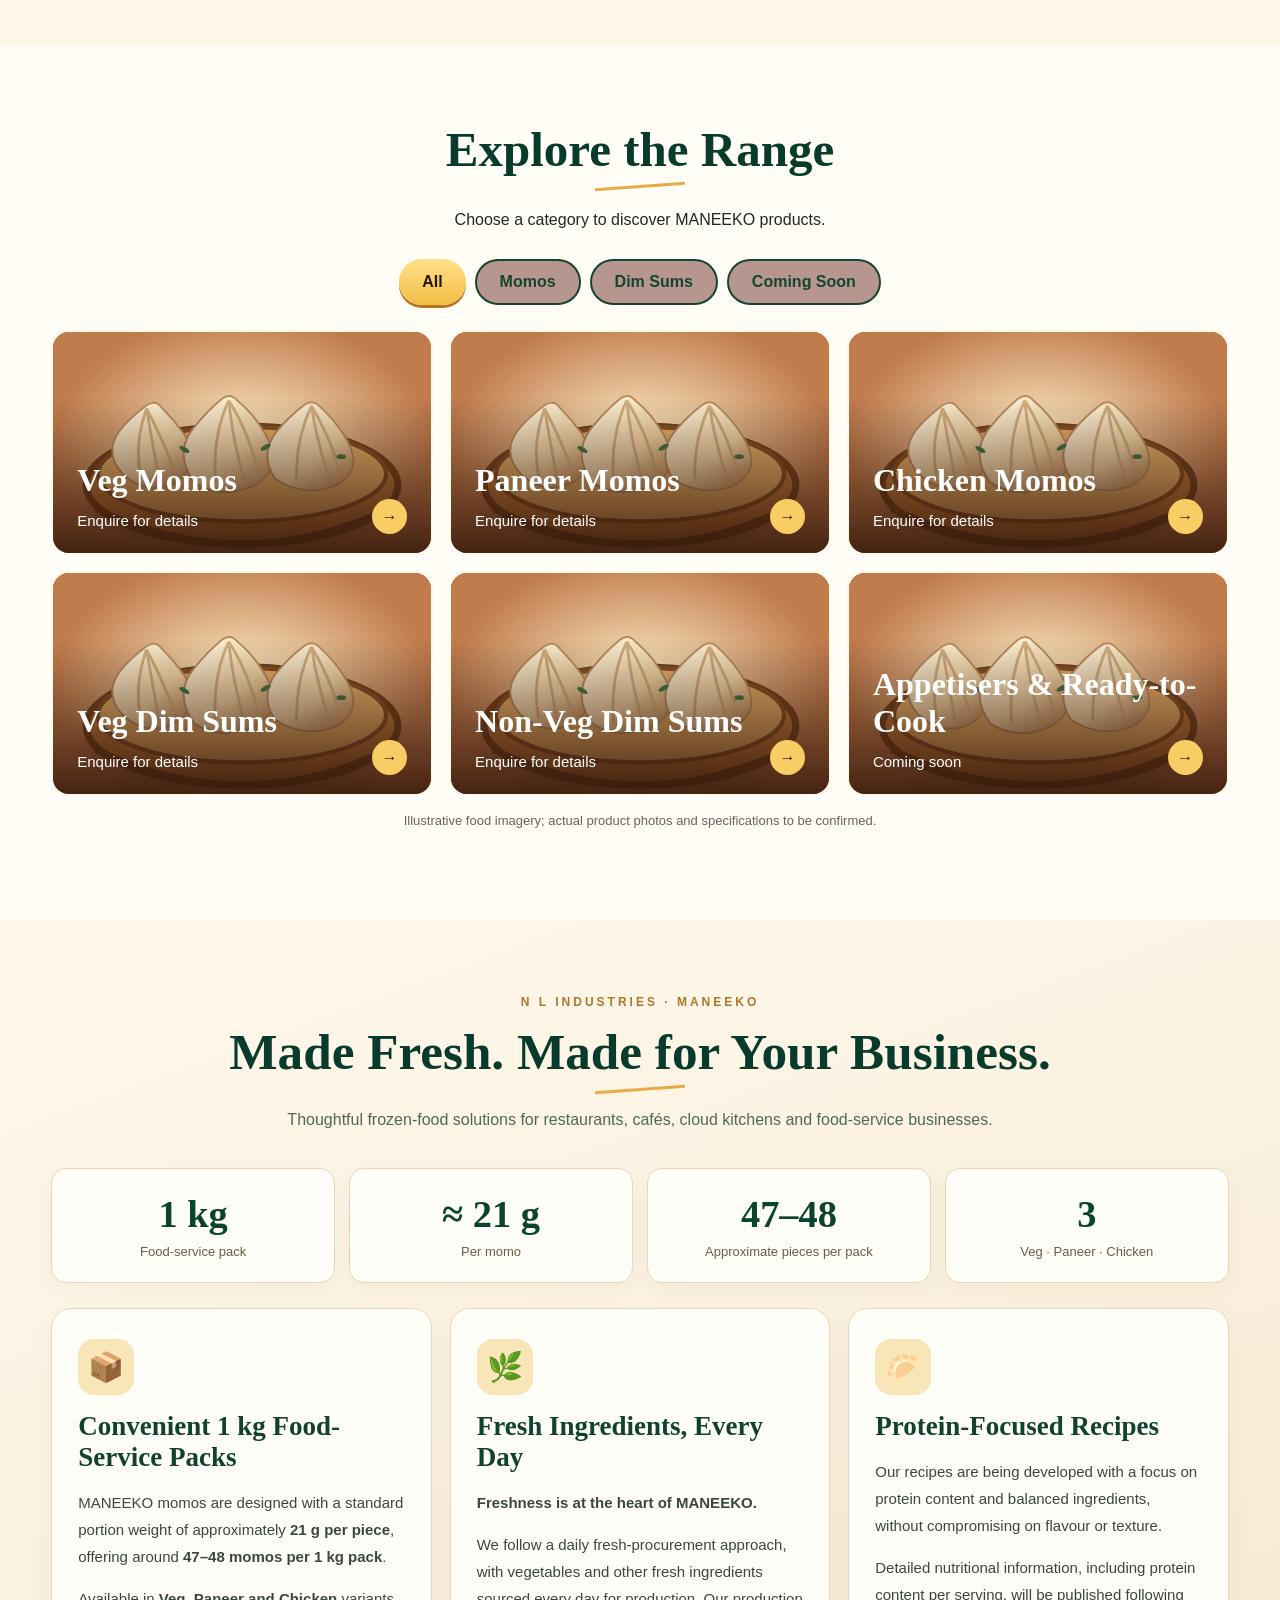
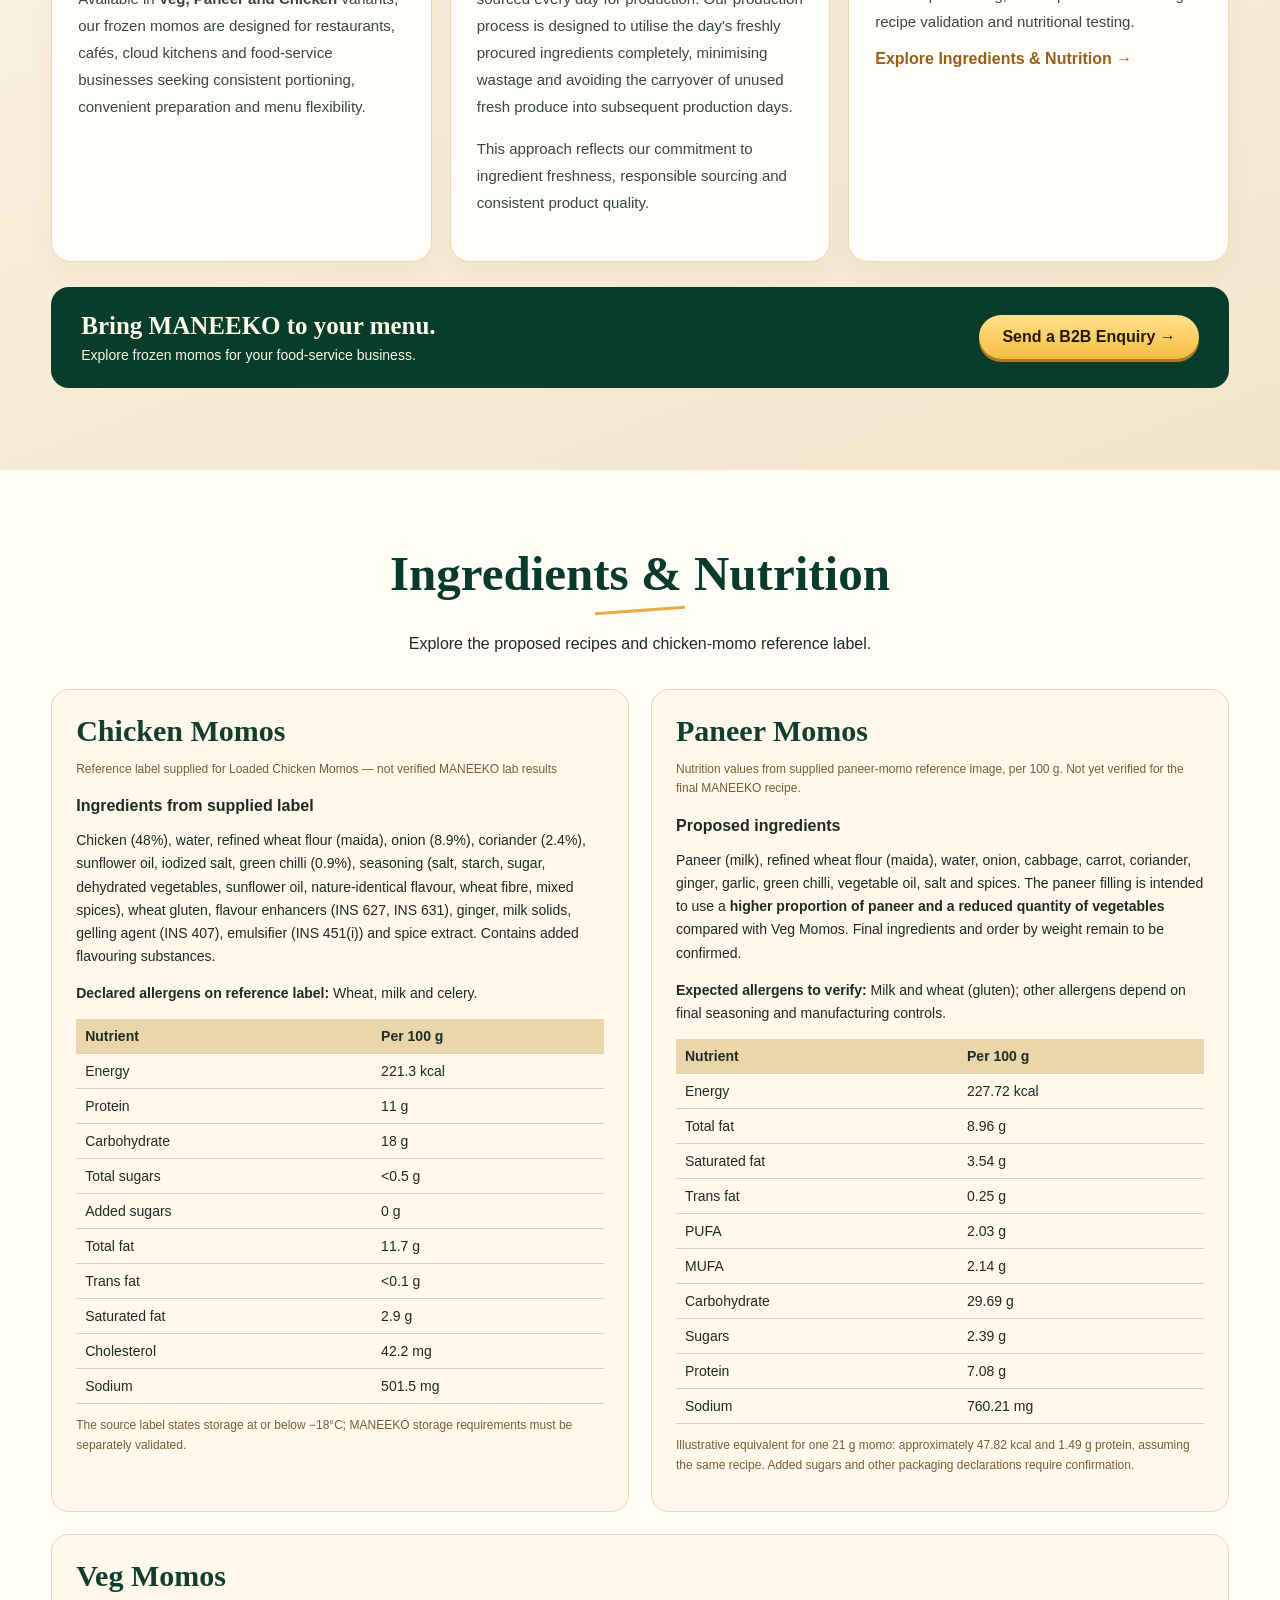
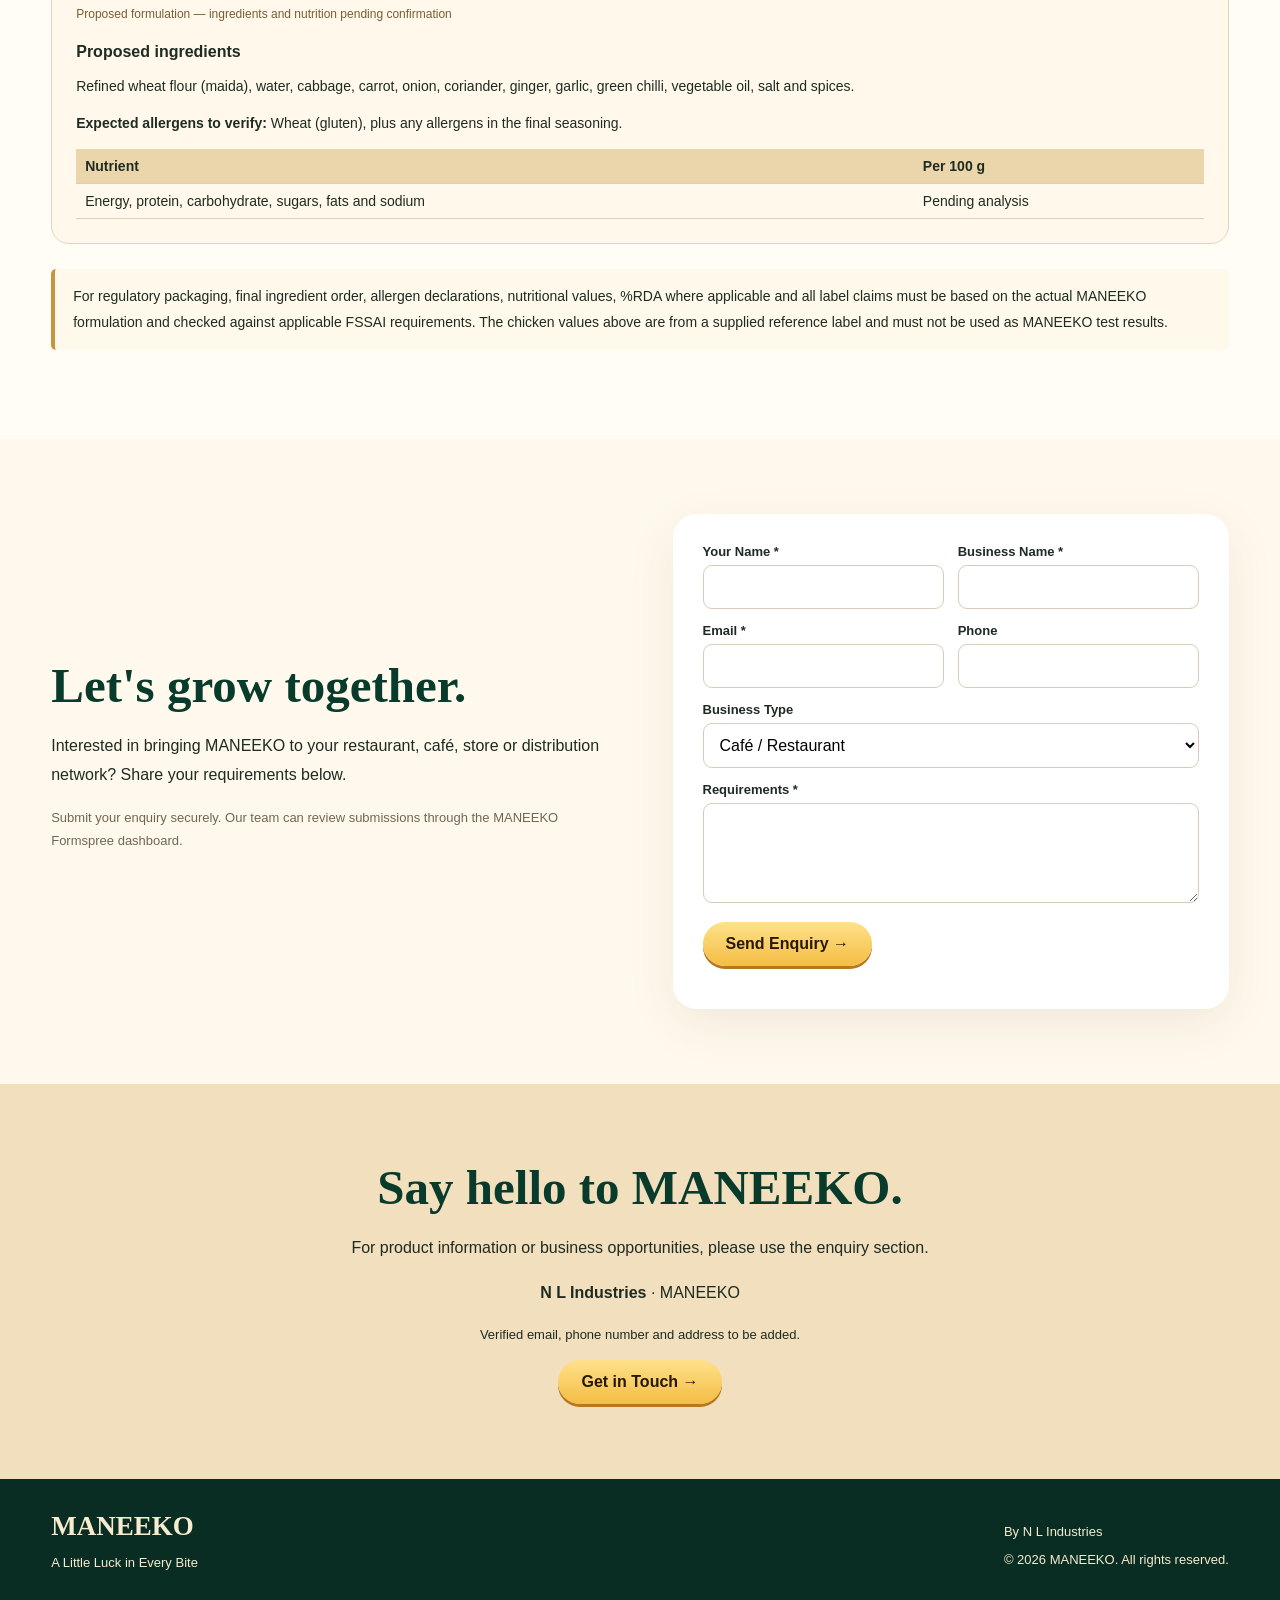
==== commit e7df0fb0: "Redesign MANEEKO manufacturing section with approved copy and food-service pack specifications" ====
--- a/index.html
+++ b/index.html
@@ -28,7 +28,7 @@
 @media(max-width:1100px){.hero-desc{margin-left:16%!important}.hero-actions{padding-left:16%!important}.hero-brand img{width:125px!important}.hero-photo{margin-left:-30px!important;width:calc(100% + 30px)!important}}
 @media(max-width:800px){.hero-layout{grid-template-columns:1fr!important}.hero-copy{padding:28px 0!important}.hero-photo{margin:0!important;width:100%!important;min-height:270px!important;height:270px!important}.hero-photo>img{-webkit-mask-image:linear-gradient(180deg,transparent,#000 35%)!important;mask-image:linear-gradient(180deg,transparent,#000 35%)!important}.hero-desc{margin:0 auto 20px!important}.hero-actions{padding:0!important;justify-content:center}.hero-brand{justify-content:center}.hero-brand img{height:180px!important}.hero-photo:before{background:linear-gradient(#800b09,transparent 42%)!important}}
 @media(max-width:560px){.hero-brand img{width:110px!important;height:150px!important}.hero-brand h1{font-size:38px!important;letter-spacing:-2px!important}.hero-brand .tagline{font-size:17px!important;white-space:normal}.hero-copy{text-align:center}.hero-photo{min-height:230px!important;height:230px!important}}
-.nutrition-grid{display:grid;grid-template-columns:repeat(2,minmax(0,1fr));gap:22px;margin-top:30px}.nutrition-panel{background:#fff8eb;border:1px solid #e5d4b8;border-radius:18px;padding:24px}.nutrition-panel h3{font:700 30px Georgia,serif;color:#123e2e;margin:0 0 10px}.nutrition-panel h4{margin:18px 0 8px}.nutrition-panel p{font-size:14px;line-height:1.65}.nutrition-status{font-size:12px!important;color:#795d36!important}.nutrition-table{width:100%;border-collapse:collapse;font-size:14px}.nutrition-table th,.nutrition-table td{padding:9px;border-bottom:1px solid #dfceb3;text-align:left}.nutrition-table th{background:#ebd5aa}.nutrition-grid .nutrition-panel:last-child{grid-column:1/-1}@media(max-width:750px){.nutrition-grid{grid-template-columns:1fr}.nutrition-grid .nutrition-panel:last-child{grid-column:auto}}</style></head><body>
+.nutrition-grid{display:grid;grid-template-columns:repeat(2,minmax(0,1fr));gap:22px;margin-top:30px}.nutrition-panel{background:#fff8eb;border:1px solid #e5d4b8;border-radius:18px;padding:24px}.nutrition-panel h3{font:700 30px Georgia,serif;color:#123e2e;margin:0 0 10px}.nutrition-panel h4{margin:18px 0 8px}.nutrition-panel p{font-size:14px;line-height:1.65}.nutrition-status{font-size:12px!important;color:#795d36!important}.nutrition-table{width:100%;border-collapse:collapse;font-size:14px}.nutrition-table th,.nutrition-table td{padding:9px;border-bottom:1px solid #dfceb3;text-align:left}.nutrition-table th{background:#ebd5aa}.nutrition-grid .nutrition-panel:last-child{grid-column:1/-1}@media(max-width:750px){.nutrition-grid{grid-template-columns:1fr}.nutrition-grid .nutrition-panel:last-child{grid-column:auto}}.manufacturing-refresh{background:linear-gradient(160deg,#fff9ed,#f3e5cb);padding:72px 0 82px}.manufacturing-refresh .section-title{max-width:900px;margin:auto}.manufacturing-kicker{font-size:12px;letter-spacing:3px;font-weight:800;color:#ad772b}.manufacturing-refresh .section-title h2{font-size:clamp(35px,4vw,55px);margin:12px 0 15px}.manufacturing-refresh .section-title p{line-height:1.7;color:#53665a}.manufacturing-specs{display:grid;grid-template-columns:repeat(4,minmax(0,1fr));gap:14px;margin:34px 0 25px}.manufacturing-specs>div{background:#fffdf8;border:1px solid #e7d6b7;border-radius:15px;text-align:center;padding:23px 10px;box-shadow:0 6px 20px #59411a0b}.manufacturing-specs strong{display:block;font:700 clamp(27px,3vw,39px) Georgia,serif;color:#0b442e}.manufacturing-specs span{display:block;font-size:13px;color:#6b5c47;margin-top:8px}.manufacturing-cards{display:grid;grid-template-columns:repeat(3,minmax(0,1fr));gap:18px}.manufacturing-card{background:#fffdf7;border:1px solid #ead8ba;border-radius:20px;padding:30px 26px;box-shadow:0 10px 25px #5038140c}.manufacturing-card h3{font:700 27px/1.15 Georgia,serif;color:#10422f;margin:16px 0}.manufacturing-card p{font-size:15px;line-height:1.8;color:#39483d}.manufacturing-icon{width:56px;height:56px;display:grid;place-items:center;background:#f8e6b9;border-radius:16px;font-size:29px}.manufacturing-text-link{color:#96601c;font-weight:800}.manufacturing-bottom{display:flex;align-items:center;justify-content:space-between;gap:20px;margin-top:25px;background:#073d2a;color:#fff9e7;padding:25px 30px;border-radius:18px}.manufacturing-bottom strong{display:block;font:700 25px Georgia,serif}.manufacturing-bottom span{display:block;margin-top:7px;font-size:14px}@media(max-width:850px){.manufacturing-cards{grid-template-columns:1fr}.manufacturing-specs{grid-template-columns:repeat(2,1fr)}.manufacturing-bottom{flex-direction:column;text-align:center}}@media(max-width:480px){.manufacturing-refresh{padding:50px 0}.manufacturing-specs{gap:9px}.manufacturing-specs>div{padding:17px 8px}.manufacturing-card{padding:24px 20px}}</style></head><body>
 <header><div class="container header"><a class="logo" href="#home"><img src="assets/manee-chef.svg" alt="Manee the lucky cat chef"><span>MANEEKO</span></a><nav id="nav" class="nav"><a class="current" href="#home">Home</a><a href="#story">Our Story</a><a href="#products">Products</a><a href="#manufacturing">Manufacturing</a><a href="#nutrition">Nutrition</a><a href="#partners">B2B Partnerships</a><a href="#contact">Contact</a></nav><a class="cta header-cta" href="#partners">✉ Enquiry Now</a><button class="hamburger" id="menu" aria-label="Toggle navigation" aria-expanded="false">☰</button></div></header>
 <main><section id="home" class="hero"><div class="petals" aria-hidden="true">🌸</div><div class="container hero-layout"><div class="hero-copy"><div class="hero-brand"><img src="assets/manee-chef.svg" alt="Manee lucky cat chef mascot"><div><h1>MANEEKO</h1><div class="tagline">A Little Luck in Every Bite</div><div class="swoosh"></div></div></div><p class="hero-desc">Frozen Asian favourites for homes, cafés and food businesses.</p><div class="hero-actions"><a class="cta" href="#products">Explore Products &nbsp;→</a><a class="outline" href="#partners">♧ Partner with Us</a></div></div><div class="hero-photo"><div class="fallback"><img src="assets/dumplings.svg" alt=""></div><img src="https://images.unsplash.com/photo-1563245372-f21724e3856d?auto=format&fit=crop&w=1400&q=85" alt="Steamed Asian dumplings in a bamboo basket" onerror="this.style.display='none'"></div></div></section>
 <section class="benefits" aria-label="Why MANEEKO"><div class="container benefit-grid"><div class="benefit"><span class="benefit-icon">♧</span><div><b>Asian Favourites</b><p>Momos and dim sums to explore</p></div></div><div class="benefit"><span class="benefit-icon">❄</span><div><b>Frozen Food Range</b><p>Convenient menu possibilities</p></div></div><div class="benefit"><span class="benefit-icon">♨</span><div><b>Versatile & Convenient</b><p>For cafés and home kitchens</p></div></div><div class="benefit"><span class="benefit-icon">♧</span><div><b>B2B Enquiries</b><p>Explore partnership options</p></div></div></div></section>
@@ -36,7 +36,7 @@
 <section id="partners" class="partner-strip"><div class="container partner-row"><div><h2>Partner with MANEEKO</h2><p>Explore frozen food partnerships for cafés, restaurants, cloud kitchens and retailers.</p></div><div class="partner-icons"><div><span>◇</span><small>Product<br>Enquiries</small></div><div><span>▱</span><small>Business<br>Partnerships</small></div><div><span>♧</span><small>Menu<br>Opportunities</small></div></div><a class="cta" href="#enquiry">Send an Enquiry &nbsp;→</a></div></section>
 <section id="story" class="section story"><div class="container two"><div><span style="color:#a23c25;font-weight:800;letter-spacing:2px">OUR STORY</span><h2>Meet Manee, our lucky little chef.</h2><p>MANEEKO is the frozen food brand of N L Industries. Inspired by the joy of sharing food, Manee brings a little playfulness and good fortune to every gathering.</p><p>Our growing range includes vegetarian, paneer and chicken momos, along with vegetarian and non-vegetarian dim sums.</p></div><div class="story-art"><img src="assets/manee-chef.svg" alt="Manee the lucky cat chef holding dumplings"></div></div></section>
 <section id="catalogue" class="section" style="background:#fffdf6"><div class="container"><div class="section-title"><h2>Explore the Range</h2><p>Choose a category to discover MANEEKO products.</p></div><div id="filters" style="display:flex;justify-content:center;flex-wrap:wrap;gap:9px;margin-bottom:25px"><button class="cta" data-filter="all">All</button><button class="outline" style="color:#16452f;border-color:#16452f" data-filter="momo">Momos</button><button class="outline" style="color:#16452f;border-color:#16452f" data-filter="dimsum">Dim Sums</button><button class="outline" style="color:#16452f;border-color:#16452f" data-filter="future">Coming Soon</button></div><div id="catalogueGrid" class="product-grid"></div><p style="text-align:center;font-size:13px;color:#6d6254">Illustrative food imagery; actual product photos and specifications to be confirmed.</p></div></section>
-<section id="manufacturing" class="section manufacturing"><div class="container"><div class="section-title"><h2>Manufacturing by N L Industries</h2><p>Fresh ingredients, thoughtful portions and frozen food-service solutions for India.</p></div><div class="two" style="margin-top:30px"><div class="story-art"><img src="assets/dumplings.svg" alt="Illustrated MANEEKO momos"></div><div><h3 style="font:700 29px Georgia,serif;color:#123e2e">Convenient 1 kg Food-Service Packs</h3><p>MANEEKO momos are designed with a standard portion weight of approximately <strong>21 g per piece</strong>, offering around <strong>47–48 momos per 1 kg pack</strong>.</p><p>Available in <strong>Veg, Paneer and Chicken</strong> variants, our frozen momos are designed for restaurants, cafés, cloud kitchens and food-service businesses seeking consistent portioning, convenient preparation and menu flexibility.</p><h3 style="font:700 29px Georgia,serif;color:#123e2e">Fresh Ingredients, Every Day</h3><p><strong>Freshness is at the heart of MANEEKO.</strong> We follow a daily fresh-procurement approach, with vegetables and other fresh ingredients sourced every day for production. Our production process is designed to utilise the day's freshly procured ingredients completely, minimising wastage and avoiding the carryover of unused fresh produce into subsequent production days.</p><p>This approach reflects our commitment to ingredient freshness, responsible sourcing and consistent product quality.</p></div></div><div style="margin-top:30px"><h3 style="font:700 29px Georgia,serif;color:#123e2e">Protein-Focused Recipes</h3><p>Our recipes are being developed with a focus on protein content and balanced ingredients, without compromising on flavour or texture.</p><p>Detailed nutritional information, including protein content per serving, will be published following recipe validation and nutritional testing.</p><p class="notice">Storage conditions, shelf life, FSSAI licence details and final product specifications will be published once verified.</p><a href="#enquiry" class="cta">Enquire About B2B Supply →</a></div></div></section>
+<section id="manufacturing" class="section manufacturing manufacturing-refresh"><div class="container"><div class="section-title"><span class="manufacturing-kicker">N L INDUSTRIES · MANEEKO</span><h2>Made Fresh. Made for Your Business.</h2><p>Thoughtful frozen-food solutions for restaurants, cafés, cloud kitchens and food-service businesses.</p></div><div class="manufacturing-specs" aria-label="MANEEKO packaging specifications"><div><strong>1 kg</strong><span>Food-service pack</span></div><div><strong>≈ 21 g</strong><span>Per momo</span></div><div><strong>47–48</strong><span>Approximate pieces per pack</span></div><div><strong>3</strong><span>Veg · Paneer · Chicken</span></div></div><div class="manufacturing-cards"><article class="manufacturing-card"><div class="manufacturing-icon" aria-hidden="true">📦</div><h3>Convenient 1 kg Food-Service Packs</h3><p>MANEEKO momos are designed with a standard portion weight of approximately <strong>21 g per piece</strong>, offering around <strong>47–48 momos per 1 kg pack</strong>.</p><p>Available in <strong>Veg, Paneer and Chicken</strong> variants, our frozen momos are designed for restaurants, cafés, cloud kitchens and food-service businesses seeking consistent portioning, convenient preparation and menu flexibility.</p></article><article class="manufacturing-card"><div class="manufacturing-icon" aria-hidden="true">🌿</div><h3>Fresh Ingredients, Every Day</h3><p><strong>Freshness is at the heart of MANEEKO.</strong></p><p>We follow a daily fresh-procurement approach, with vegetables and other fresh ingredients sourced every day for production. Our production process is designed to utilise the day's freshly procured ingredients completely, minimising wastage and avoiding the carryover of unused fresh produce into subsequent production days.</p><p>This approach reflects our commitment to ingredient freshness, responsible sourcing and consistent product quality.</p></article><article class="manufacturing-card"><div class="manufacturing-icon" aria-hidden="true">🥟</div><h3>Protein-Focused Recipes</h3><p>Our recipes are being developed with a focus on protein content and balanced ingredients, without compromising on flavour or texture.</p><p>Detailed nutritional information, including protein content per serving, will be published following recipe validation and nutritional testing.</p><a href="#nutrition" class="manufacturing-text-link">Explore Ingredients &amp; Nutrition →</a></article></div><div class="manufacturing-bottom"><div><strong>Bring MANEEKO to your menu.</strong><span>Explore frozen momos for your food-service business.</span></div><a href="#enquiry" class="cta">Send a B2B Enquiry →</a></div></div></section>
 <section id="nutrition" class="section" style="background:#fffdf6"><div class="container"><div class="section-title"><h2>Ingredients &amp; Nutrition</h2><p>Explore the proposed recipes and chicken-momo reference label.</p></div><div class="nutrition-grid"><article class="nutrition-panel"><h3>Chicken Momos</h3><p class="nutrition-status">Reference label supplied for Loaded Chicken Momos — not verified MANEEKO lab results</p><h4>Ingredients from supplied label</h4><p>Chicken (48%), water, refined wheat flour (maida), onion (8.9%), coriander (2.4%), sunflower oil, iodized salt, green chilli (0.9%), seasoning (salt, starch, sugar, dehydrated vegetables, sunflower oil, nature-identical flavour, wheat fibre, mixed spices), wheat gluten, flavour enhancers (INS 627, INS 631), ginger, milk solids, gelling agent (INS 407), emulsifier (INS 451(i)) and spice extract. Contains added flavouring substances.</p><p><strong>Declared allergens on reference label:</strong> Wheat, milk and celery.</p><table class="nutrition-table"><thead><tr><th>Nutrient</th><th>Per 100 g</th></tr></thead><tbody><tr><td>Energy</td><td>221.3 kcal</td></tr><tr><td>Protein</td><td>11 g</td></tr><tr><td>Carbohydrate</td><td>18 g</td></tr><tr><td>Total sugars</td><td>&lt;0.5 g</td></tr><tr><td>Added sugars</td><td>0 g</td></tr><tr><td>Total fat</td><td>11.7 g</td></tr><tr><td>Trans fat</td><td>&lt;0.1 g</td></tr><tr><td>Saturated fat</td><td>2.9 g</td></tr><tr><td>Cholesterol</td><td>42.2 mg</td></tr><tr><td>Sodium</td><td>501.5 mg</td></tr></tbody></table><p class="nutrition-status">The source label states storage at or below −18°C; MANEEKO storage requirements must be separately validated.</p></article><article class="nutrition-panel"><h3>Paneer Momos</h3><p class="nutrition-status">Nutrition values from supplied paneer-momo reference image, per 100 g. Not yet verified for the final MANEEKO recipe.</p><h4>Proposed ingredients</h4><p>Paneer (milk), refined wheat flour (maida), water, onion, cabbage, carrot, coriander, ginger, garlic, green chilli, vegetable oil, salt and spices. The paneer filling is intended to use a <strong>higher proportion of paneer and a reduced quantity of vegetables</strong> compared with Veg Momos. Final ingredients and order by weight remain to be confirmed.</p><p><strong>Expected allergens to verify:</strong> Milk and wheat (gluten); other allergens depend on final seasoning and manufacturing controls.</p><table class="nutrition-table"><thead><tr><th>Nutrient</th><th>Per 100 g</th></tr></thead><tbody><tr><td>Energy</td><td>227.72 kcal</td></tr><tr><td>Total fat</td><td>8.96 g</td></tr><tr><td>Saturated fat</td><td>3.54 g</td></tr><tr><td>Trans fat</td><td>0.25 g</td></tr><tr><td>PUFA</td><td>2.03 g</td></tr><tr><td>MUFA</td><td>2.14 g</td></tr><tr><td>Carbohydrate</td><td>29.69 g</td></tr><tr><td>Sugars</td><td>2.39 g</td></tr><tr><td>Protein</td><td>7.08 g</td></tr><tr><td>Sodium</td><td>760.21 mg</td></tr></tbody></table><p class="nutrition-status">Illustrative equivalent for one 21 g momo: approximately 47.82 kcal and 1.49 g protein, assuming the same recipe. Added sugars and other packaging declarations require confirmation.</p></article><article class="nutrition-panel"><h3>Veg Momos</h3><p class="nutrition-status">Proposed formulation — ingredients and nutrition pending confirmation</p><h4>Proposed ingredients</h4><p>Refined wheat flour (maida), water, cabbage, carrot, onion, coriander, ginger, garlic, green chilli, vegetable oil, salt and spices.</p><p><strong>Expected allergens to verify:</strong> Wheat (gluten), plus any allergens in the final seasoning.</p><table class="nutrition-table"><thead><tr><th>Nutrient</th><th>Per 100 g</th></tr></thead><tbody><tr><td>Energy, protein, carbohydrate, sugars, fats and sodium</td><td>Pending analysis</td></tr></tbody></table></article></div><p class="notice" style="margin-top:25px">For regulatory packaging, final ingredient order, allergen declarations, nutritional values, %RDA where applicable and all label claims must be based on the actual MANEEKO formulation and checked against applicable FSSAI requirements. The chicken values above are from a supplied reference label and must not be used as MANEEKO test results.</p></div></section>
 <section id="enquiry" class="section enquiry"><div class="container two"><div><h2>Let's grow together.</h2><p>Interested in bringing MANEEKO to your restaurant, café, store or distribution network? Share your requirements below.</p><p style="font-size:13px;color:#716653">Submit your enquiry securely. Our team can review submissions through the MANEEKO Formspree dashboard.</p></div><form class="form-card" id="form" action="https://formspree.io/f/xzereqao" method="POST"><div class="form-fields"><div><label for="name">Your Name *</label><input id="name" name="name" required></div><div><label for="company">Business Name *</label><input id="company" name="company" required></div><div><label for="email">Email *</label><input id="email" name="email" type="email" required></div><div><label for="phone">Phone</label><input id="phone" name="phone" type="tel"></div><div class="wide"><label for="category">Business Type</label><select id="category" name="category"><option>Café / Restaurant</option><option>Retailer</option><option>Distributor</option><option>Other</option></select></div><div class="wide"><label for="requirements">Requirements *</label><textarea id="requirements" name="requirements" required></textarea></div></div><button class="cta" type="submit">Send Enquiry →</button><p id="formStatus" role="status"></p></form></div></section>
 <section id="contact" class="section contact"><div class="container"><h2>Say hello to MANEEKO.</h2><p>For product information or business opportunities, please use the enquiry section.</p><p><b>N L Industries</b> · MANEEKO</p><p style="font-size:13px">Verified email, phone number and address to be added.</p><a href="#enquiry" class="cta">Get in Touch →</a></div></section></main>
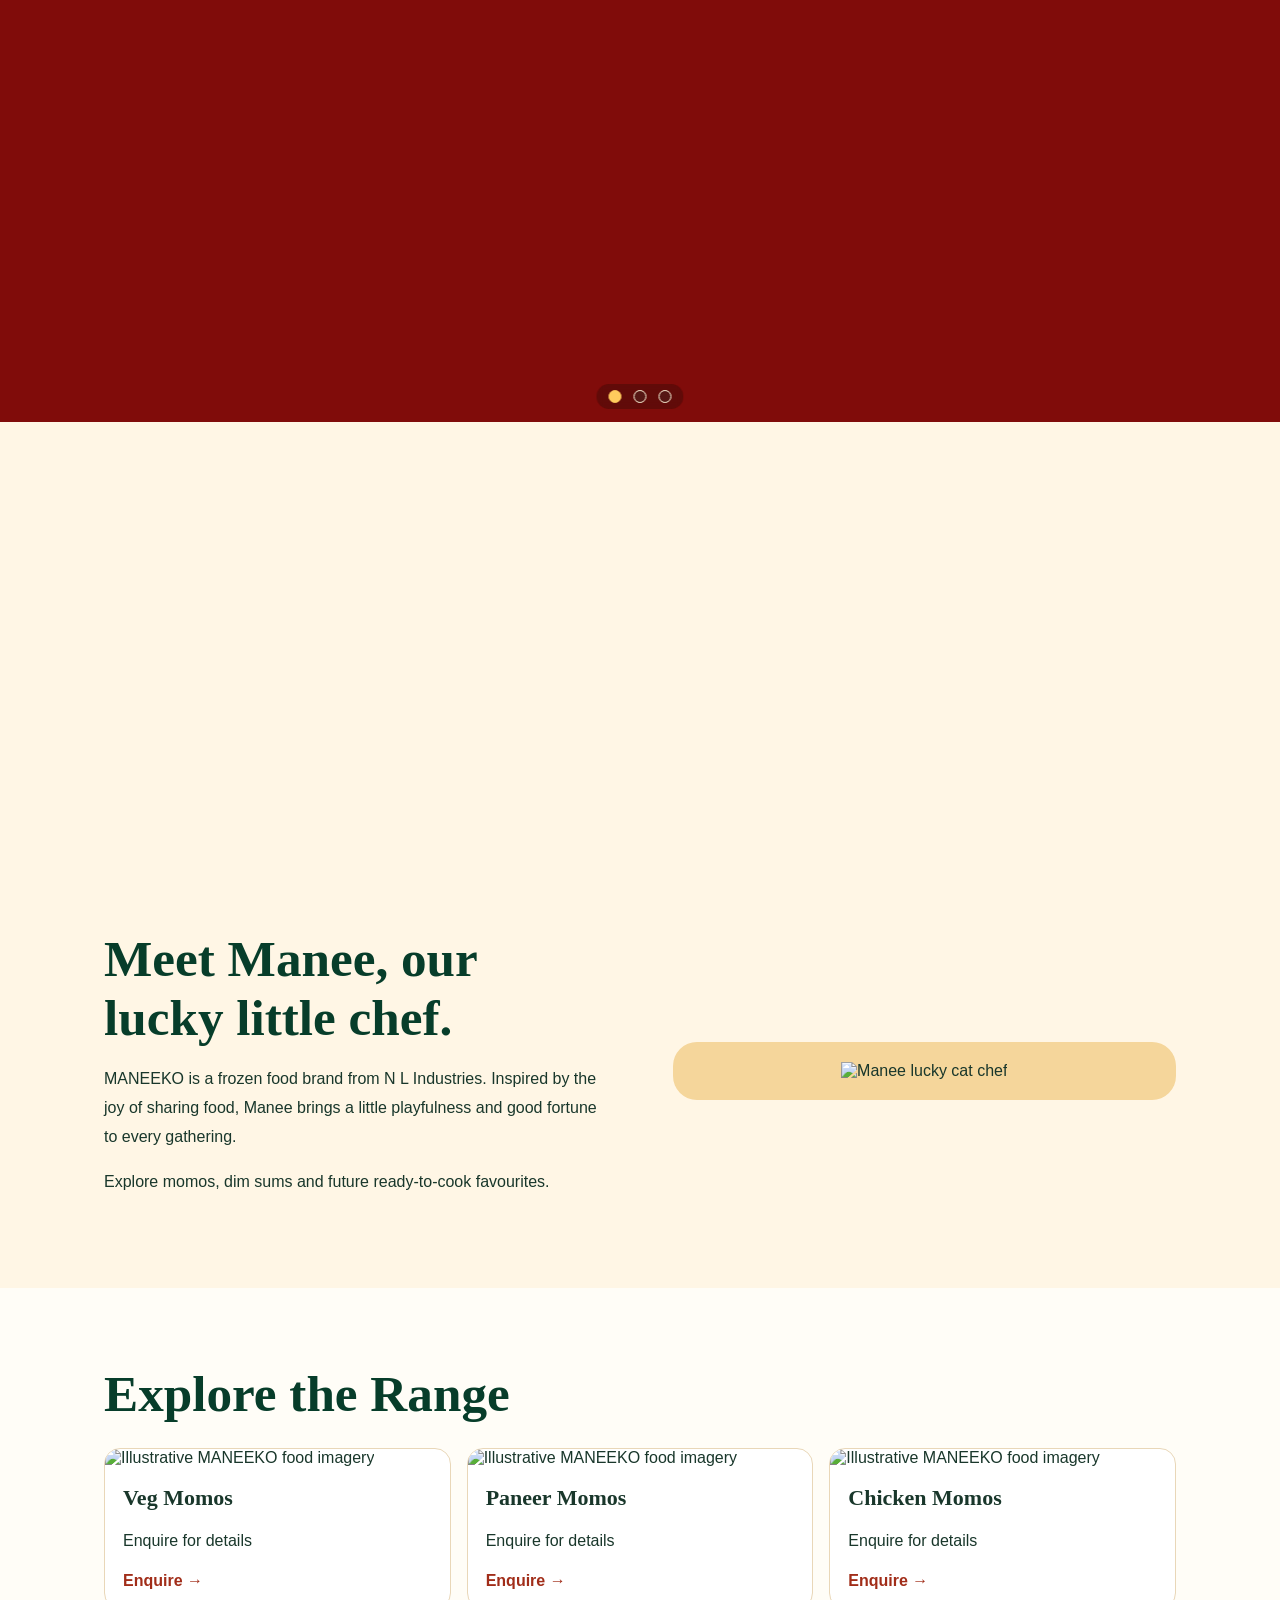
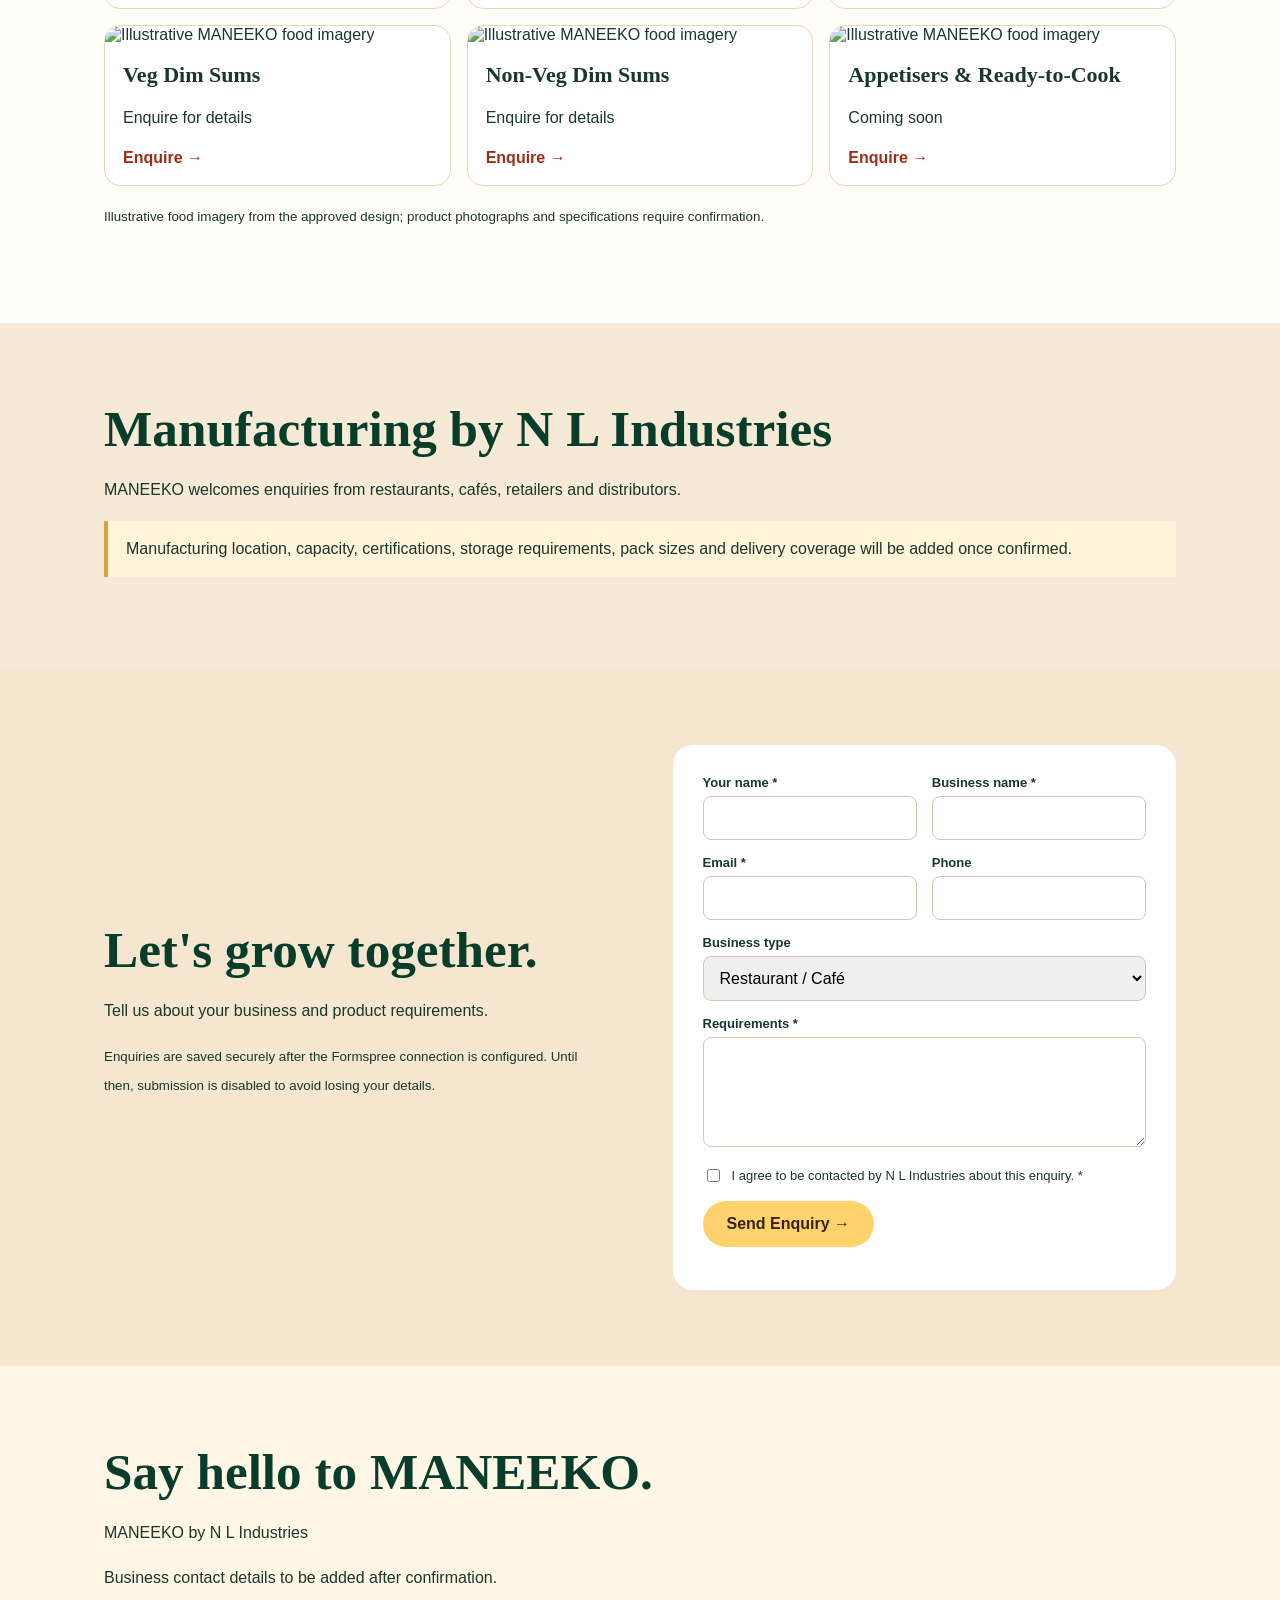
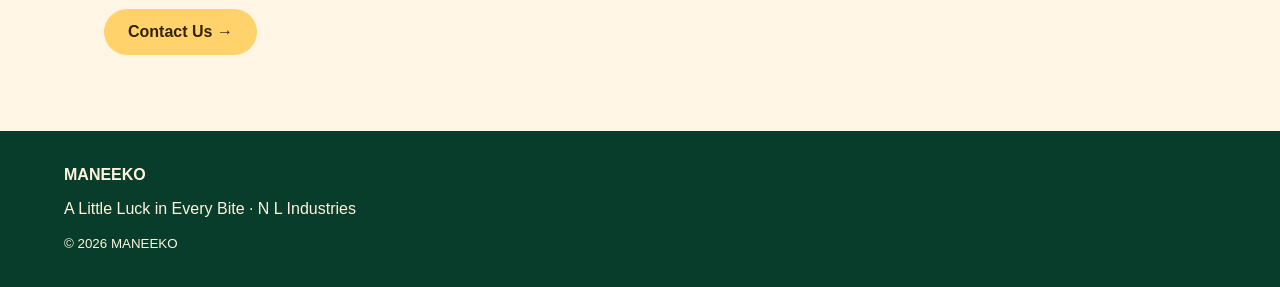
==== commit 033fe963: "Add files via upload" ====
--- a/index.html
+++ b/index.html
@@ -1,47 +1,217 @@
-<!doctype html><html lang="en"><head><meta charset="UTF-8"><meta name="viewport" content="width=device-width,initial-scale=1"><meta name="description" content="MANEEKO — A Little Luck in Every Bite. Discover momos, dim sums and frozen Asian favourites."><title>MANEEKO | A Little Luck in Every Bite</title><style>
-:root{--red:#870d0c;--red2:#a01712;--gold:#f7cd64;--green:#083b2b;--cream:#fff7e8;--ink:#1e2b22}*{box-sizing:border-box}html{scroll-behavior:smooth}body{margin:0;background:var(--cream);font-family:Arial,Helvetica,sans-serif;color:var(--ink)}a{text-decoration:none;color:inherit}button,input,textarea,select{font:inherit}button{cursor:pointer}.container{width:min(1360px,92%);margin:auto}header{position:sticky;top:0;z-index:30;background:linear-gradient(90deg,#6f0908,#9c100e);color:#fff8e6;box-shadow:0 4px 20px #1b00002e}.header{min-height:76px;display:flex;align-items:center;justify-content:space-between;gap:22px}.logo{display:flex;align-items:center;gap:6px;font-family:Georgia,serif;font-weight:900;font-size:clamp(22px,2.3vw,38px);letter-spacing:-1.4px;white-space:nowrap}.logo img{width:60px;height:60px;object-fit:contain}.logo span{position:relative}.logo span:after{content:"";position:absolute;bottom:-5px;left:20%;width:78%;height:3px;background:var(--gold);transform:rotate(-4deg);border-radius:100%}.nav{display:flex;align-items:center;gap:clamp(12px,2.2vw,38px)}.nav a{font-weight:700;font-size:14px;white-space:nowrap}.nav a:hover,.nav a.current{color:var(--gold)}.cta{display:inline-flex;align-items:center;justify-content:center;gap:9px;background:linear-gradient(#ffe18b,#f3bd43);border:0;border-radius:28px;color:#261806;padding:13px 23px;font-weight:800;box-shadow:0 3px 0 #b77720}.cta:hover{filter:brightness(1.05)}.header-cta{white-space:nowrap}.hamburger{display:none;background:none;color:#fff;border:0;font-size:27px}.hero{position:relative;isolation:isolate;overflow:hidden;background:linear-gradient(105deg,#790908 0%,#910e0c 46%,#4b190e 100%);color:#fff7e7}.hero:before{content:"";position:absolute;inset:0;background:repeating-radial-gradient(circle at 4% 95%,transparent 0 24px,#f7b54e17 25px 27px,transparent 28px 48px);mask-image:linear-gradient(90deg,black,transparent 44%);pointer-events:none}.hero-layout{min-height:445px;display:grid;grid-template-columns:49% 51%;align-items:center;position:relative}.hero-copy{z-index:2;padding:40px 0 42px 5%}.hero-brand{display:flex;align-items:center;gap:12px}.hero-brand img{width:clamp(125px,14vw,190px);height:210px;object-fit:contain;filter:drop-shadow(0 8px 10px #3c0808aa)}.hero-brand h1{font-family:Georgia,serif;font-size:clamp(43px,5.2vw,80px);letter-spacing:-2px;line-height:.98;margin:0;color:#fff4df;text-shadow:2px 4px 0 #430c0a}.tagline{font-family:Georgia,serif;font-style:italic;font-size:clamp(22px,2.5vw,35px);margin:8px 0 0;white-space:nowrap}.swoosh{height:4px;width:80%;background:var(--gold);border-radius:100%;transform:rotate(-3deg);margin:13px auto}.hero-desc{font-size:19px;line-height:1.45;max-width:470px;margin:8px 0 25px 28%}.hero-actions{display:flex;gap:16px;flex-wrap:wrap;padding-left:20%}.outline{border:2px solid #fff8e8;background:#5d140e70;color:#fff;border-radius:28px;padding:12px 23px;font-weight:800}.hero-photo{height:445px;position:relative;overflow:hidden;align-self:stretch}.hero-photo img{width:100%;height:100%;object-fit:cover;object-position:center}.hero-photo:before{content:"";position:absolute;inset:0;background:linear-gradient(90deg,#850e0c 0%,transparent 33%);z-index:1}.hero-photo .fallback{position:absolute;inset:0;background:radial-gradient(circle,#dba66a,#5c2b17);display:grid;place-items:center}.hero-photo .fallback img{width:95%;height:85%;object-fit:contain}.petals{position:absolute;left:1%;top:7%;font-size:55px;opacity:.9;z-index:2;pointer-events:none}.benefits{background:#fff6e6;border-bottom:1px solid #e5d6b7}.benefit-grid{display:grid;grid-template-columns:repeat(4,1fr);padding:18px 0}.benefit{display:flex;align-items:center;gap:14px;padding:0 20px;border-right:1px solid #cdb88f}.benefit:last-child{border:0}.benefit-icon{font-size:35px;color:var(--green)}.benefit b{font-size:15px}.benefit p{font-size:12px;margin:5px 0 0}.products{position:relative;overflow:hidden;padding:26px 0 36px;background:linear-gradient(#fff9ee,#f6e8cf)}.products:before,.products:after{content:"";position:absolute;width:220px;height:220px;border:3px solid #6c9a7a;border-radius:50%;opacity:.16;bottom:-145px}.products:before{left:-90px}.products:after{right:-90px}.section-title{text-align:center;position:relative;z-index:1}.section-title h2{font-family:Georgia,serif;font-size:clamp(34px,3.6vw,48px);margin:0 0 5px;color:var(--green)}.section-title h2:after{content:"";display:block;width:90px;height:3px;background:#e7ac45;margin:7px auto;transform:rotate(-4deg)}.section-title p{margin:5px 0 24px}.product-grid{display:grid;grid-template-columns:repeat(3,1fr);gap:16px;position:relative;z-index:1}.product-card{height:225px;position:relative;border-radius:18px;overflow:hidden;background:#8c4e2b;box-shadow:0 3px 0 #fff;border:2px solid #fff}.product-card>img{width:100%;height:100%;object-fit:cover;transition:transform .35s}.product-card:hover>img{transform:scale(1.06)}.product-card .fallback{position:absolute;inset:0;z-index:-1;background:#d9a46a}.product-card:after{content:"";position:absolute;inset:0;background:linear-gradient(0deg,#321508dd,transparent 70%)}.product-text{position:absolute;bottom:19px;left:24px;right:24px;z-index:1;color:#fff}.product-text h3{font:700 clamp(25px,2.5vw,35px) Georgia,serif;margin:0 0 8px}.product-text p{margin:0;font-size:15px}.arrow{position:absolute;right:0;bottom:0;background:var(--gold);color:#271d0a;border-radius:50%;width:35px;height:35px;display:grid;place-items:center;font-weight:900}.coming{position:absolute;top:12px;right:12px;background:var(--gold);padding:7px 13px;border-radius:20px;font-size:12px;font-weight:800;z-index:2}.partner-strip{background:linear-gradient(100deg,#073b2a,#06452d 55%,#043322);color:white;padding:26px 0}.partner-row{display:grid;grid-template-columns:1.5fr 1.3fr auto;gap:35px;align-items:center}.partner-row h2{font:700 clamp(27px,2.8vw,42px) Georgia,serif;margin:0 0 5px}.partner-row p{margin:0;line-height:1.6}.partner-icons{display:flex;justify-content:space-around;gap:20px;border-left:1px solid #e2bc6c;padding-left:25px;text-align:center}.partner-icons span{display:block;font-size:28px;color:var(--gold);margin-bottom:6px}.partner-icons small{font-size:12px}.section{padding:75px 0}.section h2{font:700 clamp(32px,4vw,49px) Georgia,serif;margin:0 0 18px;color:var(--green)}.section p{line-height:1.8}.two{display:grid;grid-template-columns:1fr 1fr;gap:65px;align-items:center}.story{background:#fff7e8}.story-art{background:#edc06c;border-radius:25px;min-height:320px;display:grid;place-items:center}.story-art img{width:80%;height:300px;object-fit:contain}.manufacturing{background:#f3e4c9}.manufacturing .story-art{background:#f9dba2}.notice{background:#fff9eb;border-left:4px solid #c7953e;padding:15px 18px;border-radius:5px;font-size:14px}.enquiry{background:#fff9ed}.form-card{background:white;border-radius:24px;padding:30px;box-shadow:0 15px 50px #43251214}.form-fields{display:grid;grid-template-columns:1fr 1fr;gap:14px}label{font-size:13px;font-weight:700;display:block;margin-bottom:6px}input,textarea,select{width:100%;padding:12px;border:1px solid #d9cbb7;border-radius:9px;background:white}textarea{min-height:100px}.wide{grid-column:1/-1}.form-card .cta{margin-top:15px}.contact{background:#f1dfbd;text-align:center}footer{background:#092d22;color:#f7ebd0;padding:32px 0}.footer{display:flex;justify-content:space-between;gap:20px;flex-wrap:wrap}.footer b{font:700 27px Georgia,serif}footer p{font-size:13px}#formStatus{white-space:pre-wrap;font-size:13px;line-height:1.6}section{scroll-margin-top:76px}@media(max-width:1100px){.nav{gap:12px}.nav a{font-size:12px}.hero-brand img{width:130px}.hero-desc{margin-left:15%}.hero-actions{padding-left:12%}.partner-row{grid-template-columns:1fr 1fr}.partner-row>.cta{grid-column:1/-1;justify-self:center}}@media(max-width:800px){.hamburger{display:block}.nav{display:none;position:absolute;top:76px;left:0;right:0;background:#800d0b;flex-direction:column;align-items:stretch;padding:20px 5%;box-shadow:0 10px 20px #0004}.nav.open{display:flex}.header-cta{margin-left:auto;padding:10px 14px}.hero-layout{grid-template-columns:1fr}.hero-copy{padding:42px 0 20px}.hero-photo{height:280px}.hero-photo:before{background:linear-gradient(#870d0c,transparent 40%)}.hero-desc{margin-left:0}.hero-actions{padding-left:0}.hero-brand{justify-content:center}.benefit-grid{grid-template-columns:1fr 1fr;gap:20px}.benefit:nth-child(2){border:0}.product-grid{grid-template-columns:1fr 1fr}.partner-row,.two{grid-template-columns:1fr}.partner-icons{border-left:0;border-top:1px solid #e2bc6c;padding:20px 0 0}.section{padding:55px 0}}@media(max-width:560px){.header-cta{display:none}.hero-brand{gap:0}.hero-brand img{width:100px;height:135px}.hero-brand h1{font-size:40px}.tagline{font-size:19px}.hero-copy{text-align:center}.hero-desc{font-size:16px}.hero-actions{justify-content:center}.hero-photo{height:225px}.benefit-grid{gap:14px}.benefit{padding:0 6px;gap:7px}.benefit-icon{font-size:25px}.benefit b{font-size:12px}.benefit p{font-size:11px}.product-grid,.form-fields{grid-template-columns:1fr}.product-card{height:220px}.partner-icons{gap:8px}.partner-icons small{font-size:11px}.section-title p{font-size:14px}}
-/* Reference-led refinement: seamless photographic hero and compact lockup */
-header{background:#800b09!important;box-shadow:none!important}
-.header{min-height:76px!important}
-.logo{font-family:Georgia,'Times New Roman',serif!important;font-size:clamp(27px,2.65vw,41px)!important;letter-spacing:-1.5px!important;gap:0!important}
-.logo img{width:62px!important;height:68px!important;margin-right:-2px!important;filter:drop-shadow(0 2px 2px #2d0909a0)}
-.logo span:after{left:0!important;width:100%!important;bottom:-7px!important;transform:none!important;height:2px!important}
-.hero{background:#800b09!important}
-.hero-layout{grid-template-columns:52% 48%!important;min-height:460px!important}
-.hero-copy{padding:38px 0 40px 0!important;position:relative}
-.hero-brand{gap:0!important;align-items:center!important}
-.hero-brand img{width:clamp(135px,14vw,200px)!important;height:280px!important;object-fit:contain!important;filter:drop-shadow(0 10px 9px #2c070755)!important;z-index:2}
-.hero-brand h1{font-size:clamp(50px,5.25vw,79px)!important;font-weight:800!important;letter-spacing:-3px!important}
-.hero-brand .tagline{font-size:clamp(21px,2.3vw,34px)!important;font-weight:400!important;letter-spacing:0!important}
-.hero-desc{margin:-12px 0 20px 25%!important;max-width:470px!important}
-.hero-actions{padding-left:25%!important}
-.hero-photo{height:auto!important;min-height:460px!important;overflow:visible!important;margin-left:-70px!important;width:calc(100% + 70px)!important}
-.hero-photo>img{position:absolute;inset:0;width:100%;height:100%;object-fit:cover;object-position:50% 55%;-webkit-mask-image:linear-gradient(90deg,transparent 0%,#000 29%,#000 100%);mask-image:linear-gradient(90deg,transparent 0%,#000 29%,#000 100%)}
-.hero-photo:before{background:linear-gradient(90deg,#800b09 0%,#800b0980 11%,transparent 35%)!important;z-index:2;pointer-events:none}
-.hero-photo .fallback{z-index:0}
-.hero:before{opacity:.38!important}
-.petals{font-size:38px!important;left:0!important;top:5%!important}
-.benefits{background:#fff2db!important}
-.products{background:linear-gradient(180deg,#fff9ee,#f5e7cf)!important}
-.product-card{border:2px solid #fff9e8!important;border-radius:18px!important}
-.partner-strip{background:linear-gradient(90deg,#053824,#074b31,#043523)!important}
-@media(max-width:1100px){.hero-desc{margin-left:16%!important}.hero-actions{padding-left:16%!important}.hero-brand img{width:125px!important}.hero-photo{margin-left:-30px!important;width:calc(100% + 30px)!important}}
-@media(max-width:800px){.hero-layout{grid-template-columns:1fr!important}.hero-copy{padding:28px 0!important}.hero-photo{margin:0!important;width:100%!important;min-height:270px!important;height:270px!important}.hero-photo>img{-webkit-mask-image:linear-gradient(180deg,transparent,#000 35%)!important;mask-image:linear-gradient(180deg,transparent,#000 35%)!important}.hero-desc{margin:0 auto 20px!important}.hero-actions{padding:0!important;justify-content:center}.hero-brand{justify-content:center}.hero-brand img{height:180px!important}.hero-photo:before{background:linear-gradient(#800b09,transparent 42%)!important}}
-@media(max-width:560px){.hero-brand img{width:110px!important;height:150px!important}.hero-brand h1{font-size:38px!important;letter-spacing:-2px!important}.hero-brand .tagline{font-size:17px!important;white-space:normal}.hero-copy{text-align:center}.hero-photo{min-height:230px!important;height:230px!important}}
-.nutrition-grid{display:grid;grid-template-columns:repeat(2,minmax(0,1fr));gap:22px;margin-top:30px}.nutrition-panel{background:#fff8eb;border:1px solid #e5d4b8;border-radius:18px;padding:24px}.nutrition-panel h3{font:700 30px Georgia,serif;color:#123e2e;margin:0 0 10px}.nutrition-panel h4{margin:18px 0 8px}.nutrition-panel p{font-size:14px;line-height:1.65}.nutrition-status{font-size:12px!important;color:#795d36!important}.nutrition-table{width:100%;border-collapse:collapse;font-size:14px}.nutrition-table th,.nutrition-table td{padding:9px;border-bottom:1px solid #dfceb3;text-align:left}.nutrition-table th{background:#ebd5aa}.nutrition-grid .nutrition-panel:last-child{grid-column:1/-1}@media(max-width:750px){.nutrition-grid{grid-template-columns:1fr}.nutrition-grid .nutrition-panel:last-child{grid-column:auto}}.manufacturing-refresh{background:linear-gradient(160deg,#fff9ed,#f3e5cb);padding:72px 0 82px}.manufacturing-refresh .section-title{max-width:900px;margin:auto}.manufacturing-kicker{font-size:12px;letter-spacing:3px;font-weight:800;color:#ad772b}.manufacturing-refresh .section-title h2{font-size:clamp(35px,4vw,55px);margin:12px 0 15px}.manufacturing-refresh .section-title p{line-height:1.7;color:#53665a}.manufacturing-specs{display:grid;grid-template-columns:repeat(4,minmax(0,1fr));gap:14px;margin:34px 0 25px}.manufacturing-specs>div{background:#fffdf8;border:1px solid #e7d6b7;border-radius:15px;text-align:center;padding:23px 10px;box-shadow:0 6px 20px #59411a0b}.manufacturing-specs strong{display:block;font:700 clamp(27px,3vw,39px) Georgia,serif;color:#0b442e}.manufacturing-specs span{display:block;font-size:13px;color:#6b5c47;margin-top:8px}.manufacturing-cards{display:grid;grid-template-columns:repeat(3,minmax(0,1fr));gap:18px}.manufacturing-card{background:#fffdf7;border:1px solid #ead8ba;border-radius:20px;padding:30px 26px;box-shadow:0 10px 25px #5038140c}.manufacturing-card h3{font:700 27px/1.15 Georgia,serif;color:#10422f;margin:16px 0}.manufacturing-card p{font-size:15px;line-height:1.8;color:#39483d}.manufacturing-icon{width:56px;height:56px;display:grid;place-items:center;background:#f8e6b9;border-radius:16px;font-size:29px}.manufacturing-text-link{color:#96601c;font-weight:800}.manufacturing-bottom{display:flex;align-items:center;justify-content:space-between;gap:20px;margin-top:25px;background:#073d2a;color:#fff9e7;padding:25px 30px;border-radius:18px}.manufacturing-bottom strong{display:block;font:700 25px Georgia,serif}.manufacturing-bottom span{display:block;margin-top:7px;font-size:14px}@media(max-width:850px){.manufacturing-cards{grid-template-columns:1fr}.manufacturing-specs{grid-template-columns:repeat(2,1fr)}.manufacturing-bottom{flex-direction:column;text-align:center}}@media(max-width:480px){.manufacturing-refresh{padding:50px 0}.manufacturing-specs{gap:9px}.manufacturing-specs>div{padding:17px 8px}.manufacturing-card{padding:24px 20px}}</style></head><body>
-<header><div class="container header"><a class="logo" href="#home"><img src="assets/manee-chef.svg" alt="Manee the lucky cat chef"><span>MANEEKO</span></a><nav id="nav" class="nav"><a class="current" href="#home">Home</a><a href="#story">Our Story</a><a href="#products">Products</a><a href="#manufacturing">Manufacturing</a><a href="#nutrition">Nutrition</a><a href="#partners">B2B Partnerships</a><a href="#contact">Contact</a></nav><a class="cta header-cta" href="#partners">✉ Enquiry Now</a><button class="hamburger" id="menu" aria-label="Toggle navigation" aria-expanded="false">☰</button></div></header>
-<main><section id="home" class="hero"><div class="petals" aria-hidden="true">🌸</div><div class="container hero-layout"><div class="hero-copy"><div class="hero-brand"><img src="assets/manee-chef.svg" alt="Manee lucky cat chef mascot"><div><h1>MANEEKO</h1><div class="tagline">A Little Luck in Every Bite</div><div class="swoosh"></div></div></div><p class="hero-desc">Frozen Asian favourites for homes, cafés and food businesses.</p><div class="hero-actions"><a class="cta" href="#products">Explore Products &nbsp;→</a><a class="outline" href="#partners">♧ Partner with Us</a></div></div><div class="hero-photo"><div class="fallback"><img src="assets/dumplings.svg" alt=""></div><img src="https://images.unsplash.com/photo-1563245372-f21724e3856d?auto=format&fit=crop&w=1400&q=85" alt="Steamed Asian dumplings in a bamboo basket" onerror="this.style.display='none'"></div></div></section>
-<section class="benefits" aria-label="Why MANEEKO"><div class="container benefit-grid"><div class="benefit"><span class="benefit-icon">♧</span><div><b>Asian Favourites</b><p>Momos and dim sums to explore</p></div></div><div class="benefit"><span class="benefit-icon">❄</span><div><b>Frozen Food Range</b><p>Convenient menu possibilities</p></div></div><div class="benefit"><span class="benefit-icon">♨</span><div><b>Versatile & Convenient</b><p>For cafés and home kitchens</p></div></div><div class="benefit"><span class="benefit-icon">♧</span><div><b>B2B Enquiries</b><p>Explore partnership options</p></div></div></div></section>
-<section id="products" class="products"><div class="container"><div class="section-title"><h2>Our Products</h2><p>A delicious range of momos, dim sums and more for every occasion.</p></div><div class="product-grid"><a href="#catalogue" class="product-card"><div class="fallback"></div><img src="https://images.unsplash.com/photo-1563245372-f21724e3856d?auto=format&fit=crop&w=900&q=85" alt="Momos food presentation" onerror="this.src='assets/dumplings.svg'"><div class="product-text"><h3>Momos</h3><p>Veg &nbsp; | &nbsp; Paneer &nbsp; | &nbsp; Chicken</p><span class="arrow">→</span></div></a><a href="#catalogue" class="product-card"><div class="fallback"></div><img src="https://images.unsplash.com/photo-1541696432-82c6da8ce7bf?auto=format&fit=crop&w=900&q=85" alt="Asian dim sum presentation" onerror="this.src='assets/dumplings.svg'"><div class="product-text"><h3>Dim Sums</h3><p>Veg &nbsp; | &nbsp; Non-Veg</p><span class="arrow">→</span></div></a><a href="#catalogue" class="product-card"><div class="fallback"></div><img src="https://images.unsplash.com/photo-1544025162-d76694265947?auto=format&fit=crop&w=900&q=85" alt="Asian appetiser presentation" onerror="this.src='assets/dumplings.svg'"><span class="coming">Coming Soon</span><div class="product-text"><h3>Appetisers &<br>Ready-to-Cook</h3><p>More Asian favourites on the way</p><span class="arrow">→</span></div></a></div></div></section>
-<section id="partners" class="partner-strip"><div class="container partner-row"><div><h2>Partner with MANEEKO</h2><p>Explore frozen food partnerships for cafés, restaurants, cloud kitchens and retailers.</p></div><div class="partner-icons"><div><span>◇</span><small>Product<br>Enquiries</small></div><div><span>▱</span><small>Business<br>Partnerships</small></div><div><span>♧</span><small>Menu<br>Opportunities</small></div></div><a class="cta" href="#enquiry">Send an Enquiry &nbsp;→</a></div></section>
-<section id="story" class="section story"><div class="container two"><div><span style="color:#a23c25;font-weight:800;letter-spacing:2px">OUR STORY</span><h2>Meet Manee, our lucky little chef.</h2><p>MANEEKO is the frozen food brand of N L Industries. Inspired by the joy of sharing food, Manee brings a little playfulness and good fortune to every gathering.</p><p>Our growing range includes vegetarian, paneer and chicken momos, along with vegetarian and non-vegetarian dim sums.</p></div><div class="story-art"><img src="assets/manee-chef.svg" alt="Manee the lucky cat chef holding dumplings"></div></div></section>
-<section id="catalogue" class="section" style="background:#fffdf6"><div class="container"><div class="section-title"><h2>Explore the Range</h2><p>Choose a category to discover MANEEKO products.</p></div><div id="filters" style="display:flex;justify-content:center;flex-wrap:wrap;gap:9px;margin-bottom:25px"><button class="cta" data-filter="all">All</button><button class="outline" style="color:#16452f;border-color:#16452f" data-filter="momo">Momos</button><button class="outline" style="color:#16452f;border-color:#16452f" data-filter="dimsum">Dim Sums</button><button class="outline" style="color:#16452f;border-color:#16452f" data-filter="future">Coming Soon</button></div><div id="catalogueGrid" class="product-grid"></div><p style="text-align:center;font-size:13px;color:#6d6254">Illustrative food imagery; actual product photos and specifications to be confirmed.</p></div></section>
-<section id="manufacturing" class="section manufacturing manufacturing-refresh"><div class="container"><div class="section-title"><span class="manufacturing-kicker">N L INDUSTRIES · MANEEKO</span><h2>Made Fresh. Made for Your Business.</h2><p>Thoughtful frozen-food solutions for restaurants, cafés, cloud kitchens and food-service businesses.</p></div><div class="manufacturing-specs" aria-label="MANEEKO packaging specifications"><div><strong>1 kg</strong><span>Food-service pack</span></div><div><strong>≈ 21 g</strong><span>Per momo</span></div><div><strong>47–48</strong><span>Approximate pieces per pack</span></div><div><strong>3</strong><span>Veg · Paneer · Chicken</span></div></div><div class="manufacturing-cards"><article class="manufacturing-card"><div class="manufacturing-icon" aria-hidden="true">📦</div><h3>Convenient 1 kg Food-Service Packs</h3><p>MANEEKO momos are designed with a standard portion weight of approximately <strong>21 g per piece</strong>, offering around <strong>47–48 momos per 1 kg pack</strong>.</p><p>Available in <strong>Veg, Paneer and Chicken</strong> variants, our frozen momos are designed for restaurants, cafés, cloud kitchens and food-service businesses seeking consistent portioning, convenient preparation and menu flexibility.</p></article><article class="manufacturing-card"><div class="manufacturing-icon" aria-hidden="true">🌿</div><h3>Fresh Ingredients, Every Day</h3><p><strong>Freshness is at the heart of MANEEKO.</strong></p><p>We follow a daily fresh-procurement approach, with vegetables and other fresh ingredients sourced every day for production. Our production process is designed to utilise the day's freshly procured ingredients completely, minimising wastage and avoiding the carryover of unused fresh produce into subsequent production days.</p><p>This approach reflects our commitment to ingredient freshness, responsible sourcing and consistent product quality.</p></article><article class="manufacturing-card"><div class="manufacturing-icon" aria-hidden="true">🥟</div><h3>Protein-Focused Recipes</h3><p>Our recipes are being developed with a focus on protein content and balanced ingredients, without compromising on flavour or texture.</p><p>Detailed nutritional information, including protein content per serving, will be published following recipe validation and nutritional testing.</p><a href="#nutrition" class="manufacturing-text-link">Explore Ingredients &amp; Nutrition →</a></article></div><div class="manufacturing-bottom"><div><strong>Bring MANEEKO to your menu.</strong><span>Explore frozen momos for your food-service business.</span></div><a href="#enquiry" class="cta">Send a B2B Enquiry →</a></div></div></section>
-<section id="nutrition" class="section" style="background:#fffdf6"><div class="container"><div class="section-title"><h2>Ingredients &amp; Nutrition</h2><p>Explore the proposed recipes and chicken-momo reference label.</p></div><div class="nutrition-grid"><article class="nutrition-panel"><h3>Chicken Momos</h3><p class="nutrition-status">Reference label supplied for Loaded Chicken Momos — not verified MANEEKO lab results</p><h4>Ingredients from supplied label</h4><p>Chicken (48%), water, refined wheat flour (maida), onion (8.9%), coriander (2.4%), sunflower oil, iodized salt, green chilli (0.9%), seasoning (salt, starch, sugar, dehydrated vegetables, sunflower oil, nature-identical flavour, wheat fibre, mixed spices), wheat gluten, flavour enhancers (INS 627, INS 631), ginger, milk solids, gelling agent (INS 407), emulsifier (INS 451(i)) and spice extract. Contains added flavouring substances.</p><p><strong>Declared allergens on reference label:</strong> Wheat, milk and celery.</p><table class="nutrition-table"><thead><tr><th>Nutrient</th><th>Per 100 g</th></tr></thead><tbody><tr><td>Energy</td><td>221.3 kcal</td></tr><tr><td>Protein</td><td>11 g</td></tr><tr><td>Carbohydrate</td><td>18 g</td></tr><tr><td>Total sugars</td><td>&lt;0.5 g</td></tr><tr><td>Added sugars</td><td>0 g</td></tr><tr><td>Total fat</td><td>11.7 g</td></tr><tr><td>Trans fat</td><td>&lt;0.1 g</td></tr><tr><td>Saturated fat</td><td>2.9 g</td></tr><tr><td>Cholesterol</td><td>42.2 mg</td></tr><tr><td>Sodium</td><td>501.5 mg</td></tr></tbody></table><p class="nutrition-status">The source label states storage at or below −18°C; MANEEKO storage requirements must be separately validated.</p></article><article class="nutrition-panel"><h3>Paneer Momos</h3><p class="nutrition-status">Nutrition values from supplied paneer-momo reference image, per 100 g. Not yet verified for the final MANEEKO recipe.</p><h4>Proposed ingredients</h4><p>Paneer (milk), refined wheat flour (maida), water, onion, cabbage, carrot, coriander, ginger, garlic, green chilli, vegetable oil, salt and spices. The paneer filling is intended to use a <strong>higher proportion of paneer and a reduced quantity of vegetables</strong> compared with Veg Momos. Final ingredients and order by weight remain to be confirmed.</p><p><strong>Expected allergens to verify:</strong> Milk and wheat (gluten); other allergens depend on final seasoning and manufacturing controls.</p><table class="nutrition-table"><thead><tr><th>Nutrient</th><th>Per 100 g</th></tr></thead><tbody><tr><td>Energy</td><td>227.72 kcal</td></tr><tr><td>Total fat</td><td>8.96 g</td></tr><tr><td>Saturated fat</td><td>3.54 g</td></tr><tr><td>Trans fat</td><td>0.25 g</td></tr><tr><td>PUFA</td><td>2.03 g</td></tr><tr><td>MUFA</td><td>2.14 g</td></tr><tr><td>Carbohydrate</td><td>29.69 g</td></tr><tr><td>Sugars</td><td>2.39 g</td></tr><tr><td>Protein</td><td>7.08 g</td></tr><tr><td>Sodium</td><td>760.21 mg</td></tr></tbody></table><p class="nutrition-status">Illustrative equivalent for one 21 g momo: approximately 47.82 kcal and 1.49 g protein, assuming the same recipe. Added sugars and other packaging declarations require confirmation.</p></article><article class="nutrition-panel"><h3>Veg Momos</h3><p class="nutrition-status">Proposed formulation — ingredients and nutrition pending confirmation</p><h4>Proposed ingredients</h4><p>Refined wheat flour (maida), water, cabbage, carrot, onion, coriander, ginger, garlic, green chilli, vegetable oil, salt and spices.</p><p><strong>Expected allergens to verify:</strong> Wheat (gluten), plus any allergens in the final seasoning.</p><table class="nutrition-table"><thead><tr><th>Nutrient</th><th>Per 100 g</th></tr></thead><tbody><tr><td>Energy, protein, carbohydrate, sugars, fats and sodium</td><td>Pending analysis</td></tr></tbody></table></article></div><p class="notice" style="margin-top:25px">For regulatory packaging, final ingredient order, allergen declarations, nutritional values, %RDA where applicable and all label claims must be based on the actual MANEEKO formulation and checked against applicable FSSAI requirements. The chicken values above are from a supplied reference label and must not be used as MANEEKO test results.</p></div></section>
-<section id="enquiry" class="section enquiry"><div class="container two"><div><h2>Let's grow together.</h2><p>Interested in bringing MANEEKO to your restaurant, café, store or distribution network? Share your requirements below.</p><p style="font-size:13px;color:#716653">Submit your enquiry securely. Our team can review submissions through the MANEEKO Formspree dashboard.</p></div><form class="form-card" id="form" action="https://formspree.io/f/xzereqao" method="POST"><div class="form-fields"><div><label for="name">Your Name *</label><input id="name" name="name" required></div><div><label for="company">Business Name *</label><input id="company" name="company" required></div><div><label for="email">Email *</label><input id="email" name="email" type="email" required></div><div><label for="phone">Phone</label><input id="phone" name="phone" type="tel"></div><div class="wide"><label for="category">Business Type</label><select id="category" name="category"><option>Café / Restaurant</option><option>Retailer</option><option>Distributor</option><option>Other</option></select></div><div class="wide"><label for="requirements">Requirements *</label><textarea id="requirements" name="requirements" required></textarea></div></div><button class="cta" type="submit">Send Enquiry →</button><p id="formStatus" role="status"></p></form></div></section>
-<section id="contact" class="section contact"><div class="container"><h2>Say hello to MANEEKO.</h2><p>For product information or business opportunities, please use the enquiry section.</p><p><b>N L Industries</b> · MANEEKO</p><p style="font-size:13px">Verified email, phone number and address to be added.</p><a href="#enquiry" class="cta">Get in Touch →</a></div></section></main>
-<footer><div class="container footer"><div><b>MANEEKO</b><p>A Little Luck in Every Bite</p></div><div><p>By N L Industries</p><p>© <span id="year"></span> MANEEKO. All rights reserved.</p></div></div></footer>
+<!doctype html>
+<html lang="en">
+<head>
+<meta charset="utf-8">
+<meta name="viewport" content="width=device-width,initial-scale=1">
+<meta name="description" content="MANEEKO — A Little Luck in Every Bite. Momos, dim sums and frozen food partnerships.">
+<title>MANEEKO | A Little Luck in Every Bite</title>
+<style>
+:root{--red:#800c0a;--green:#073d2a;--cream:#fff6e5;--gold:#ffd26b}
+*{box-sizing:border-box}html{scroll-behavior:smooth}body{margin:0;background:var(--cream);color:#19372b;font-family:Arial,Helvetica,sans-serif}a{color:inherit;text-decoration:none}button,input,textarea,select{font:inherit}button{cursor:pointer}
+.reference{position:relative;width:100%;background-size:100% 100%;background-repeat:no-repeat}
+.header{height:clamp(60px,4.948vw,90px);background-image:url("assets/header.webp");position:sticky;top:0;z-index:30;background-color:var(--red)}
+.header .navhotspots{position:absolute;left:30%;right:10%;top:0;height:100%;display:flex;justify-content:space-around;align-items:center}
+.hotspot{display:block;position:absolute;z-index:2}
+.navhotspots a{height:100%;flex:1}
+.navhotspots a:focus-visible,.hotspot:focus-visible{outline:3px solid var(--gold);outline-offset:-3px}
+.mobile-menu{display:none}
+.hero{aspect-ratio:1536/431;background-image:url("assets/hero.webp");background-color:var(--red)}
+.hero .products-link{left:15%;top:78%;width:15%;height:14%}
+.hero .partner-link{left:31%;top:78%;width:15%;height:14%}
+.benefits{aspect-ratio:1536/78;background-image:url("assets/benefits.webp")}
+.products{aspect-ratio:1536/320;background-image:url("assets/products.webp")}
+.products .p1{left:5.8%;top:32%;width:29.5%;height:54%}
+.products .p2{left:36%;top:32%;width:28%;height:54%}
+.products .p3{left:64.7%;top:32%;width:29.6%;height:54%}
+.partner{aspect-ratio:1536/119;background-image:url("assets/partner.webp")}
+.partner .partner-link{left:82%;top:20%;width:16%;height:65%}
+.content{max-width:1120px;margin:auto;padding:76px 24px}
+.content h2{font:700 clamp(32px,4vw,52px) Georgia,serif;color:var(--green);margin:0 0 18px}
+.content p{line-height:1.8}
+.split{display:grid;grid-template-columns:1fr 1fr;gap:65px;align-items:center}
+.cat-panel{background:#f5d69b;border-radius:24px;text-align:center;padding:20px}
+.cat-panel img{height:290px;max-width:100%;object-fit:contain}
+.catalogue{background:#fffdf7}
+.catalogue-grid{display:grid;grid-template-columns:repeat(3,1fr);gap:16px;margin-top:25px}
+.catalogue-card{border:1px solid #e9d7b8;background:white;border-radius:16px;overflow:hidden}
+.catalogue-card img{width:100%;height:170px;object-fit:cover}
+.catalogue-card div{padding:18px}
+.catalogue-card h3{font:700 22px Georgia,serif;margin:0 0 9px}
+.catalogue-card a{color:#a12d19;font-weight:700}
+.notice{background:#fff3d9;padding:14px 18px;border-left:4px solid #d7a33f}
+.enquiry{background:#f4e6cf}
+.form{background:white;border-radius:20px;padding:30px;display:grid;grid-template-columns:1fr 1fr;gap:15px}
+.form label{display:block;font-weight:700;font-size:13px;margin-bottom:6px}
+.form input,.form textarea,.form select{width:100%;padding:12px;border:1px solid #d5c7af;border-radius:8px}
+.form textarea{min-height:110px}
+.wide{grid-column:1/-1}
+.btn{display:inline-block;border:0;border-radius:30px;background:var(--gold);padding:14px 24px;font-weight:800;color:#33220c}
+#form-status{white-space:pre-wrap;font-size:13px}
+footer{background:var(--green);color:#fff5df;padding:35px 5%}
+section{scroll-margin-top:90px}
+.mobile-nav{display:none!important}
+.mobile-nav.open{display:grid!important}
+.mobile-hero{display:none}
+@media(max-width:780px){
+ .header{height:65px;background-size:auto 65px;background-position:left center;background-color:var(--red)}
+ .header .navhotspots{display:none}
+ .mobile-menu{display:block;position:absolute;right:15px;top:13px;background:#f8c75f;border:0;border-radius:10px;padding:9px 13px}
+ .mobile-nav{display:none;position:absolute;top:65px;left:0;right:0;background:#790b09;color:white;padding:20px;box-shadow:0 12px 22px #0003}
+ .mobile-nav.open{display:grid;gap:17px}
+ .hero{display:none}
+ .mobile-hero{display:block;background:linear-gradient(120deg,#760906,#a31913);color:#fff8e7;text-align:center;padding:28px 20px 0}
+ .mobile-hero img.mascot{width:145px;height:170px;object-fit:cover;object-position:center}
+ .mobile-hero h1{font:700 46px Georgia,serif;margin:4px 0}
+ .mobile-hero .tag{font:italic 23px Georgia,serif;color:#ffe4a3}
+ .mobile-hero p{line-height:1.6}
+ .mobile-hero .buttons{display:flex;gap:10px;justify-content:center;flex-wrap:wrap;margin:20px 0}
+ .mobile-hero .photo{display:block;width:100%;height:230px;object-fit:cover;-webkit-mask-image:linear-gradient(transparent,#000 28%);mask-image:linear-gradient(transparent,#000 28%)}
+ .benefits{display:none}
+ .products{aspect-ratio:1536/320}
+ .partner{aspect-ratio:1536/119}
+ .split{grid-template-columns:1fr}
+ .catalogue-grid{grid-template-columns:1fr 1fr}
+ .content{padding:55px 20px}
+}
+@media(max-width:500px){.catalogue-grid,.form{grid-template-columns:1fr}.products{display:none}.partner{display:none}.mobile-product-cards{display:grid!important}.mobile-product-cards a{position:relative;display:block;border-radius:16px;overflow:hidden;height:190px}.mobile-product-cards img{width:100%;height:100%;object-fit:cover}.mobile-product-cards b{position:absolute;bottom:0;left:0;right:0;color:white;background:linear-gradient(transparent,#26160ddd);padding:30px 15px 15px;font:700 27px Georgia,serif}}
+.mobile-product-cards{display:none;gap:12px;padding:22px}
+
+/* Desktop navigation is already painted into the approved header image.
+   Invisible hit targets avoid duplicating those labels. */
+.header .navhotspots{position:absolute;inset:0;display:block;height:100%;pointer-events:none;font-size:0;color:transparent}
+.header .navhotspots .nav-hit{position:absolute;top:0;height:100%;width:auto;display:block;pointer-events:auto;background:transparent;border:0;padding:0;cursor:pointer}
+.header .navhotspots .nav-home{left:30.5%;width:6%}
+.header .navhotspots .nav-story{left:37.4%;width:8%}
+.header .navhotspots .nav-products{left:45.1%;width:8.4%}
+.header .navhotspots .nav-manufacturing{left:54.3%;width:12.6%}
+.header .navhotspots .nav-b2b{left:66.6%;width:13.8%}
+.header .navhotspots .nav-contact{left:79.8%;width:7%}
+.header .navhotspots .nav-enquiry{left:87%;width:12.4%}
+.product-nav{display:contents}
+.product-dropdown{position:absolute;top:calc(100% - 1px);left:44%;min-width:255px;background:#fff8e8;color:#173b2b;border:1px solid #e4c17a;border-radius:0 0 15px 15px;box-shadow:0 15px 30px #270c0c55;z-index:40;pointer-events:auto;padding:9px}
+.product-dropdown[hidden]{display:none!important}
+.product-dropdown a{display:block;padding:12px 15px;border-radius:8px;font-weight:800;font-size:15px}
+.product-dropdown a:hover,.product-dropdown a:focus-visible{background:#f5dfac}
+.product-dropdown a span{display:block;font-weight:400;font-size:12px;margin-top:4px;color:#665b4a}
+.nav-hit:focus-visible{outline:3px solid #f9cc61;outline-offset:-5px}
+.form button:disabled{opacity:.6;cursor:wait}
+.form .consent{display:flex;align-items:flex-start;gap:9px;font-size:13px;line-height:1.5}
+.form .consent input{width:auto;margin-top:3px}
+.form .consent label{margin:0;font-weight:400}
+.form .honeypot{position:absolute;left:-9999px;opacity:0;pointer-events:none}
+.form-status{padding:10px 12px;border-radius:8px;background:#f8eed8}
+@media(max-width:780px){.header{background-image:url('assets/header-logo.webp')}.header .navhotspots{display:none}.product-dropdown{display:none}}
+
+/* One set of interactive dots only; baked-in dots removed from approved hero asset. */
+.hero-slider{position:relative;background:#810d0b;overflow:hidden}
+.hero-slide{display:none;position:relative}
+.hero-slide.active{display:block}
+.hero-slide.photo-slide{aspect-ratio:1536/431;background:linear-gradient(90deg,#760b0a 0%,#8b110d 49%,#4b1a12 100%);color:#fff7e8}
+.photo-slide .slide-copy{position:absolute;z-index:2;left:11%;top:20%;width:41%}
+.photo-slide h1{font:700 clamp(36px,4.6vw,70px) Georgia,serif;margin:0 0 15px}
+.photo-slide p{font-size:clamp(16px,1.5vw,22px);line-height:1.5;margin:0 0 24px}
+.photo-slide .slide-photo{position:absolute;right:0;top:0;width:60%;height:100%;object-fit:cover;-webkit-mask-image:linear-gradient(90deg,transparent,#000 34%);mask-image:linear-gradient(90deg,transparent,#000 34%)}
+.slider-controls{position:absolute;z-index:5;left:50%;bottom:13px;transform:translateX(-50%);display:flex;align-items:center;gap:12px;background:#330b0866;border-radius:30px;padding:6px 12px;backdrop-filter:blur(4px)}
+.slider-dot{height:13px;width:13px;padding:0;border:1.5px solid #fff8de;background:#4d211d99;border-radius:50%}
+.slider-dot.active{background:#ffcb5d;border-color:#ffcb5d}
+.slider-arrow{display:none}
+@media(max-width:780px){.hero-slider{display:none}.mobile-nav{display:none!important}.mobile-nav.open{display:grid!important}}
+</style>
+</head>
+<body>
+<header class="header reference">
+ <nav class="navhotspots" aria-label="Primary navigation">
+  <a class="nav-hit nav-home" href="#home" aria-label="Home"></a>
+  <a class="nav-hit nav-story" href="#story" aria-label="Our Story"></a>
+  <div class="product-nav"><button type="button" id="product-trigger" class="nav-hit nav-products" aria-label="Open Products menu" aria-expanded="false" aria-controls="product-dropdown"></button>
+    <div id="product-dropdown" class="product-dropdown" hidden>
+      <a href="#momos">Momos <span>Veg · Paneer · Chicken</span></a>
+      <a href="#dimsums">Dim Sums <span>Veg · Non-Veg</span></a>
+      <a href="#coming-soon">Coming Soon <span>Appetisers & Ready-to-Cook</span></a>
+    </div>
+  </div>
+  <a class="nav-hit nav-manufacturing" href="#manufacturing" aria-label="Manufacturing"></a>
+  <a class="nav-hit nav-b2b" href="#partners" aria-label="B2B Partnerships"></a>
+  <a class="nav-hit nav-contact" href="#contact" aria-label="Contact"></a>
+  <a class="nav-hit nav-enquiry" href="#enquiry" aria-label="Enquiry Now"></a>
+ </nav>
+ <button class="mobile-menu" id="menu" aria-expanded="false" aria-controls="mobile-nav">☰ Menu</button>
+ <nav id="mobile-nav" class="mobile-nav" aria-label="Mobile navigation"><a href="#home">Home</a><a href="#story">Our Story</a><a href="#catalogue">Products</a><a href="#momos">Momos</a><a href="#dimsums">Dim Sums</a><a href="#coming-soon">Coming Soon</a><a href="#manufacturing">Manufacturing</a><a href="#partners">B2B Partnerships</a><a href="#contact">Contact</a></nav>
+</header>
+<main>
+<div id="home" class="hero-slider" aria-label="MANEEKO featured products carousel">
+ <section class="hero hero-slide reference active" aria-label="MANEEKO — A Little Luck in Every Bite"><a class="hotspot products-link" href="#products" aria-label="Explore products"></a><a class="hotspot partner-link" href="#partners" aria-label="Partner with us"></a></section>
+ <section class="hero-slide photo-slide" aria-label="Momos collection"><div class="slide-copy"><h1>Meet Our Momos</h1><p>Explore Veg, Paneer and Chicken Momos from MANEEKO.</p><a class="btn" href="#momos">Explore Momos →</a></div><img class="slide-photo" src="assets/momos-banner.webp" alt="Momos in a bamboo steamer from the approved design"></section>
+ <section class="hero-slide photo-slide" aria-label="Dim sums collection"><div class="slide-copy"><h1>Discover Dim Sums</h1><p>Explore Veg and Non-Veg Dim Sums for your menu.</p><a class="btn" href="#dimsums">Explore Dim Sums →</a></div><img class="slide-photo" src="assets/dimsums-banner.webp" alt="Dim sums in a bamboo steamer from the approved design"></section>
+ <div class="slider-controls" aria-label="Banner controls"><button class="slider-arrow" id="slide-prev" aria-label="Previous banner">‹</button><button class="slider-dot active" data-slide="0" aria-label="Show MANEEKO banner" aria-pressed="true"></button><button class="slider-dot" data-slide="1" aria-label="Show Momos banner" aria-pressed="false"></button><button class="slider-dot" data-slide="2" aria-label="Show Dim Sums banner" aria-pressed="false"></button><button class="slider-arrow" id="slide-next" aria-label="Next banner">›</button></div>
+</div>
+<section class="mobile-hero"><img class="mascot" src="assets/mobile-mascot.webp" alt="Manee lucky cat chef from approved design"><h1>MANEEKO</h1><div class="tag">A Little Luck in Every Bite</div><p>Frozen Asian favourites for homes, cafés and food businesses.</p><div class="buttons"><a class="btn" href="#products">Explore Products →</a><a class="btn" href="#partners">Partner with Us</a></div><img class="photo" src="assets/mobile-food.webp" alt="Steaming dumplings in bamboo baskets"></section>
+<div class="benefits reference" aria-label="MANEEKO brand benefits"></div>
+<section id="products" class="products reference" aria-label="Our products">
+ <a class="hotspot p1" href="#catalogue" aria-label="Explore momos"></a><a class="hotspot p2" href="#catalogue" aria-label="Explore dim sums"></a><a class="hotspot p3" href="#catalogue" aria-label="Explore upcoming appetisers"></a>
+</section>
+<div class="mobile-product-cards"><a href="#catalogue"><img src="assets/products.webp" alt="Momos and dim sums"><b>Explore Our Products →</b></a></div>
+<section id="partners" class="partner reference" aria-label="Partner with MANEEKO"><a class="hotspot partner-link" href="#enquiry" aria-label="Send a business enquiry"></a></section>
+<section id="story" class="content split"><div><h2>Meet Manee, our lucky little chef.</h2><p>MANEEKO is a frozen food brand from N L Industries. Inspired by the joy of sharing food, Manee brings a little playfulness and good fortune to every gathering.</p><p>Explore momos, dim sums and future ready-to-cook favourites.</p></div><div class="cat-panel"><img src="assets/mobile-mascot.webp" alt="Manee lucky cat chef"></div></section>
+<section id="catalogue" class="catalogue"><div class="content"><h2>Explore the Range</h2><div id="momos"></div><div id="dimsums"></div><div id="coming-soon"></div><div class="catalogue-grid" id="catalogue-grid"></div><p><small>Illustrative food imagery from the approved design; product photographs and specifications require confirmation.</small></p></div></section>
+<section id="manufacturing" style="background:#f6ead6"><div class="content"><h2>Manufacturing by N L Industries</h2><p>MANEEKO welcomes enquiries from restaurants, cafés, retailers and distributors.</p><p class="notice">Manufacturing location, capacity, certifications, storage requirements, pack sizes and delivery coverage will be added once confirmed.</p></div></section>
+<section id="enquiry" class="enquiry"><div class="content split"><div><h2>Let's grow together.</h2><p>Tell us about your business and product requirements.</p><p><small>Enquiries are saved securely after the Formspree connection is configured. Until then, submission is disabled to avoid losing your details.</small></p></div><form class="form" id="form" method="POST">
+  <div><label for="name">Your name *</label><input id="name" name="name" autocomplete="name" required maxlength="120"></div>
+  <div><label for="business">Business name *</label><input id="business" name="business" required maxlength="160"></div>
+  <div><label for="email">Email *</label><input id="email" name="email" type="email" autocomplete="email" required maxlength="200"></div>
+  <div><label for="phone">Phone</label><input id="phone" name="phone" type="tel" autocomplete="tel" maxlength="40"></div>
+  <div class="wide"><label for="type">Business type</label><select id="type" name="business_type"><option>Restaurant / Café</option><option>Retailer</option><option>Distributor</option><option>Other</option></select></div>
+  <div class="wide"><label for="message">Requirements *</label><textarea id="message" name="requirements" required maxlength="5000"></textarea></div>
+  <div class="honeypot" aria-hidden="true"><label for="website">Website</label><input id="website" name="_gotcha" tabindex="-1" autocomplete="off"></div>
+  <div class="wide consent"><input id="consent" name="contact_consent" type="checkbox" value="yes" required><label for="consent">I agree to be contacted by N L Industries about this enquiry. *</label></div>
+  <div class="wide"><button class="btn" id="submit-enquiry" type="submit">Send Enquiry →</button><p id="form-status" role="status" aria-live="polite"></p></div>
+</form></div></section>
+<section id="contact" class="content"><h2>Say hello to MANEEKO.</h2><p>MANEEKO by N L Industries</p><p>Business contact details to be added after confirmation.</p><a class="btn" href="#enquiry">Contact Us →</a></section>
+</main><footer><b>MANEEKO</b><p>A Little Luck in Every Bite · N L Industries</p><small>© <span id="year"></span> MANEEKO</small></footer>
 <script>
-const menu=document.getElementById('menu'),nav=document.getElementById('nav');menu.onclick=()=>{const v=nav.classList.toggle('open');menu.setAttribute('aria-expanded',String(v))};nav.querySelectorAll('a').forEach(a=>a.addEventListener('click',()=>{nav.classList.remove('open');menu.setAttribute('aria-expanded','false')}));document.getElementById('year').textContent=new Date().getFullYear();
-const items=[['Veg Momos','momo'],['Paneer Momos','momo'],['Chicken Momos','momo'],['Veg Dim Sums','dimsum'],['Non-Veg Dim Sums','dimsum'],['Appetisers & Ready-to-Cook','future']];function render(filter){document.getElementById('catalogueGrid').innerHTML=items.filter(x=>filter==='all'||x[1]===filter).map(x=>'<article class="product-card"><img src="assets/dumplings.svg" alt="Illustrative dumpling artwork"><div class="product-text"><h3>'+x[0]+'</h3><p>'+(x[1]==='future'?'Coming soon':'Enquire for details')+'</p><a href="#enquiry" class="arrow" aria-label="Enquire about '+x[0]+'">→</a></div></article>').join('')}render('all');document.querySelectorAll('[data-filter]').forEach(b=>b.addEventListener('click',()=>{render(b.dataset.filter);document.querySelectorAll('[data-filter]').forEach(x=>{x.className='outline';x.style.color='#16452f';x.style.borderColor='#16452f'});b.className='cta';b.style.color='';b.style.borderColor=''}));
+document.getElementById('year').textContent=new Date().getFullYear();
+const menu=document.getElementById('menu'),mobile=document.getElementById('mobile-nav');
+menu.onclick=()=>{const open=mobile.classList.toggle('open');menu.setAttribute('aria-expanded',String(open))};
+mobile.querySelectorAll('a').forEach(a=>a.onclick=()=>{mobile.classList.remove('open');menu.setAttribute('aria-expanded','false');const type=a.getAttribute('href').slice(1);if(['momos','dimsums','coming-soon'].includes(type)){document.querySelectorAll('.catalogue-card').forEach((card,i)=>{card.hidden=type==='momos'?i>=3:type==='dimsums'?(i<3||i>=5):i!==5;});}});
+const names=['Veg Momos','Paneer Momos','Chicken Momos','Veg Dim Sums','Non-Veg Dim Sums','Appetisers & Ready-to-Cook'];
+document.getElementById('catalogue-grid').innerHTML=names.map((n,i)=>'<article class="catalogue-card"><img src="assets/'+(i<3?'mobile-food':'products')+'.webp" alt="Illustrative MANEEKO food imagery"><div><h3>'+n+'</h3><p>'+(i===5?'Coming soon':'Enquire for details')+'</p><a href="#enquiry">Enquire →</a></div></article>').join('');
+// Configure your private Formspree form ID here (e.g. "abcdwxyz").
+// Do not put a Formspree account password or API secret in this file.
+const FORMSPREE_FORM_ID = "xzereqao";
+const form = document.getElementById('form');
+const status = document.getElementById('form-status');
+const submit = document.getElementById('submit-enquiry');
+form.addEventListener('submit',async (event)=>{
+  event.preventDefault();
+  if(!FORMSPREE_FORM_ID){status.textContent='Enquiry storage is not connected yet. Please contact MANEEKO after the form is activated.';return;}
+  if(!form.reportValidity())return;
+  if(document.getElementById('website').value)return;
+  submit.disabled=true;submit.textContent='Sending…';status.textContent='Submitting your enquiry…';
+  try{
+    const response=await fetch('https://formspree.io/f/'+encodeURIComponent(FORMSPREE_FORM_ID),{
+      method:'POST',body:new FormData(form),headers:{Accept:'application/json'}
+    });
+    const result=await response.json().catch(()=>({}));
+    if(!response.ok){throw new Error(result?.errors?.map(e=>e.message).join('; ')||'Unable to submit. Please try again.');}
+    status.textContent='Thank you! Your enquiry has been received.';
+    form.reset();
+  }catch(error){status.textContent='Your enquiry was not saved. '+(error.message||'Please try again.');}
+  finally{submit.disabled=false;submit.textContent='Send Enquiry →';}
+});
+const productTrigger=document.getElementById('product-trigger');
+const productDropdown=document.getElementById('product-dropdown');
+function closeProducts(){productDropdown.hidden=true;productTrigger.setAttribute('aria-expanded','false');}
+productTrigger.addEventListener('click',()=>{productDropdown.hidden=!productDropdown.hidden;productTrigger.setAttribute('aria-expanded',String(!productDropdown.hidden));});
+productDropdown.querySelectorAll('a').forEach(a=>a.addEventListener('click',()=>{closeProducts();const type=a.getAttribute('href').slice(1);document.querySelectorAll('.catalogue-card').forEach((card,i)=>{card.hidden=type==='momos'?i>=3:type==='dimsums'?(i<3||i>=5):i!==5;});}));
+document.addEventListener('click',e=>{if(!e.target.closest('.product-nav')&&!e.target.closest('#product-dropdown'))closeProducts();});
+document.addEventListener('keydown',e=>{if(e.key==='Escape')closeProducts();});
+
+// Three genuine banner slides with explicit controls (no autoplay surprises).
+const slides=[...document.querySelectorAll('.hero-slide')];
+const dots=[...document.querySelectorAll('.slider-dot')];
+let currentSlide=0;
+function showSlide(index){currentSlide=(index+slides.length)%slides.length;slides.forEach((slide,i)=>slide.classList.toggle('active',i===currentSlide));dots.forEach((dot,i)=>{dot.classList.toggle('active',i===currentSlide);dot.setAttribute('aria-pressed',String(i===currentSlide));});}
+dots.forEach((dot,i)=>dot.addEventListener('click',()=>showSlide(i)));
+document.getElementById('slide-prev').addEventListener('click',()=>showSlide(currentSlide-1));
+document.getElementById('slide-next').addEventListener('click',()=>showSlide(currentSlide+1));
 </script></body></html>
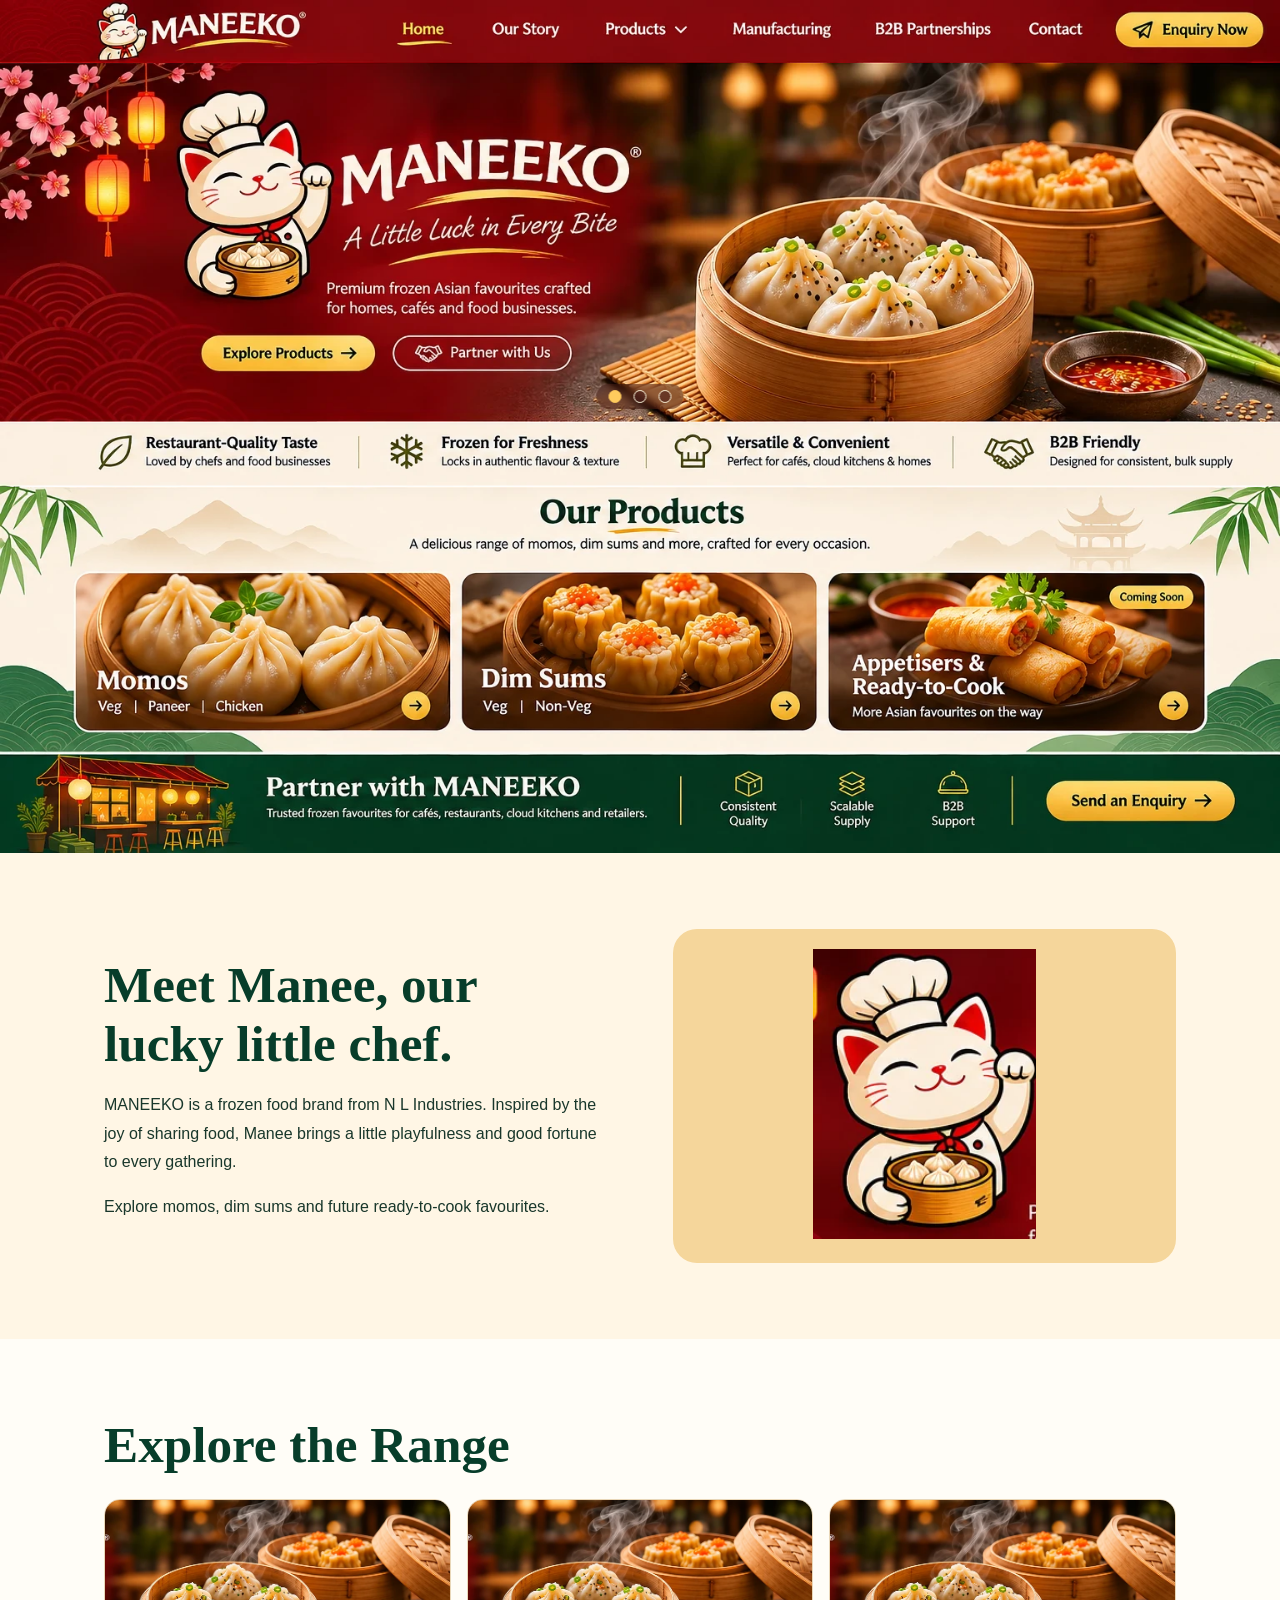
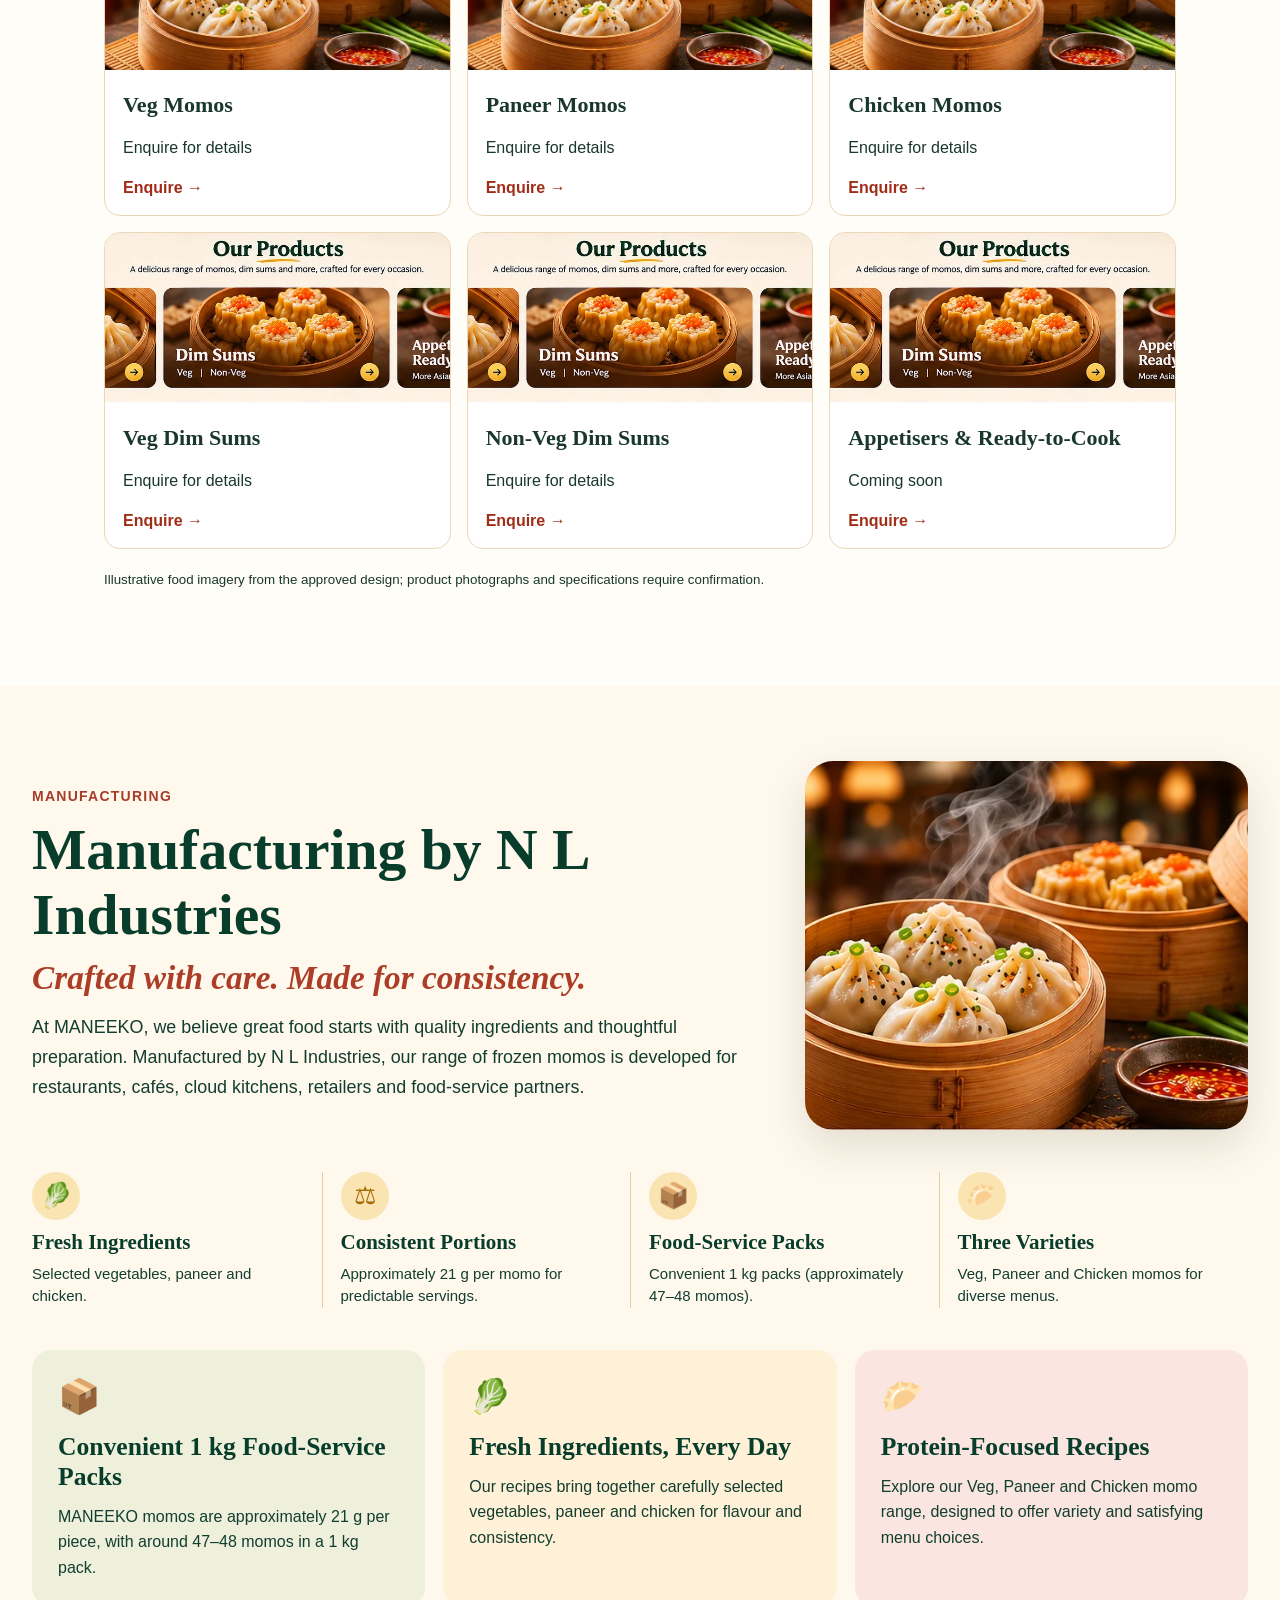
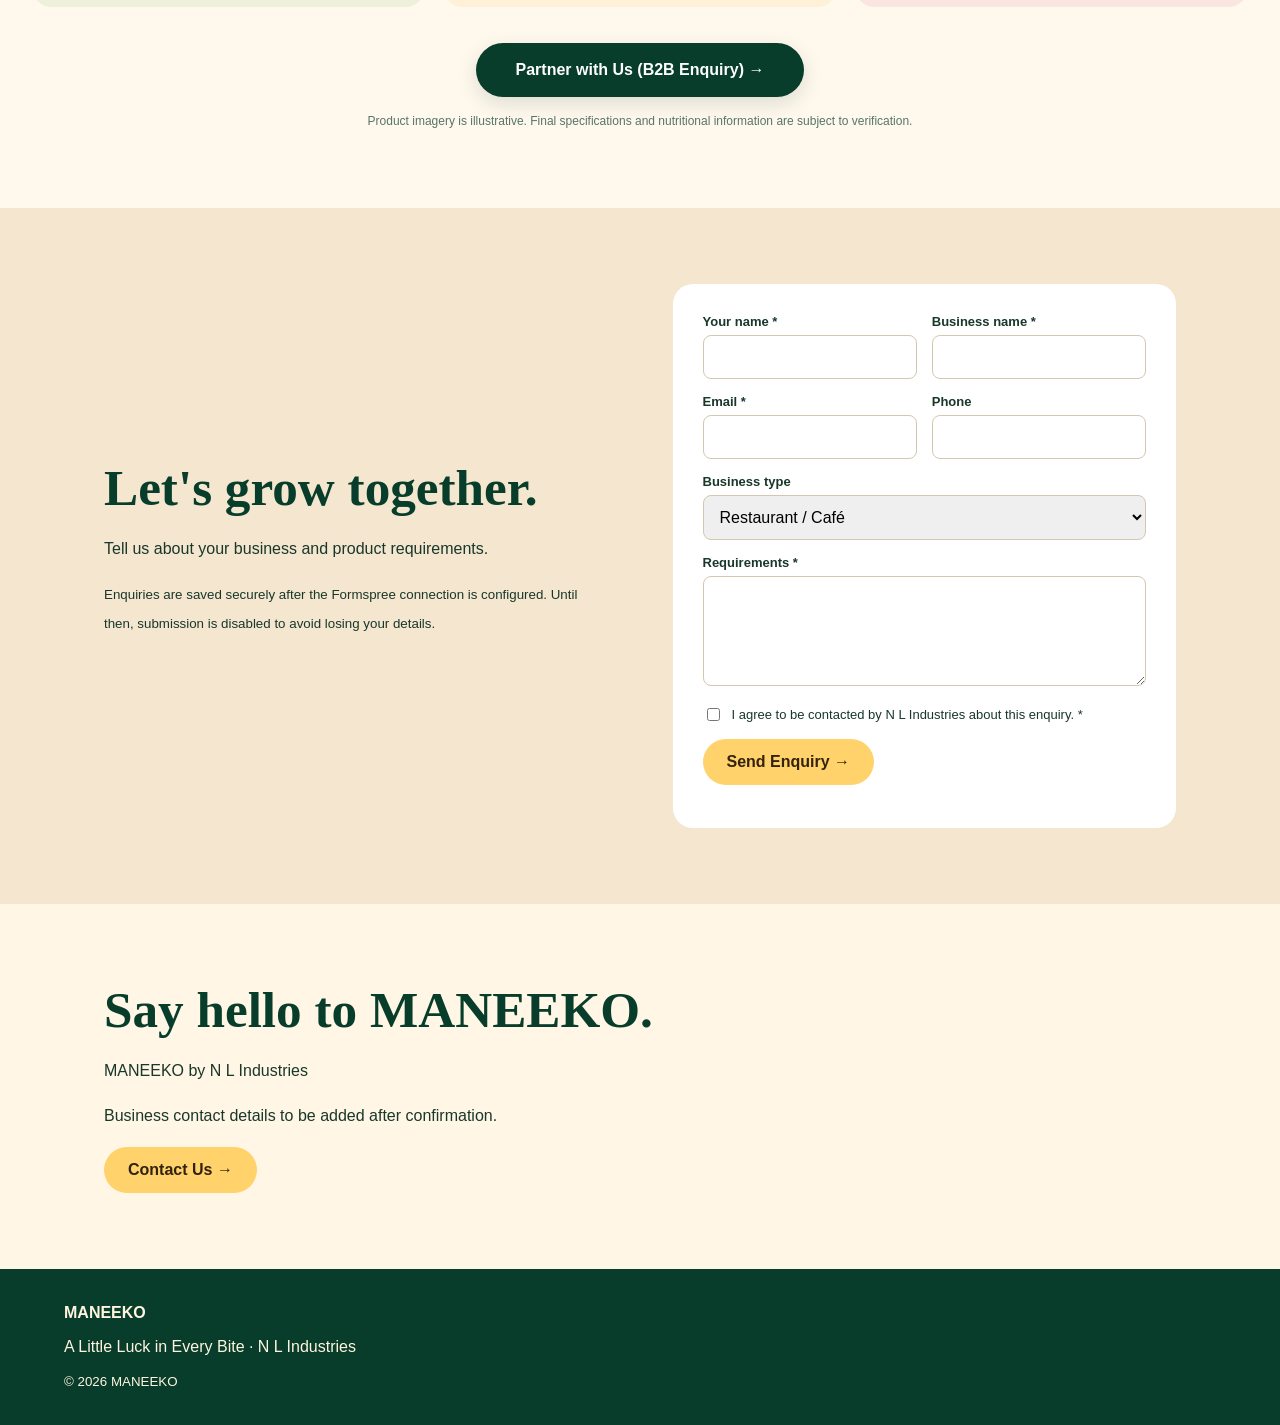
==== commit aab377c7: "Implement approved responsive MANEEKO manufacturing section" ====
--- a/index.html
+++ b/index.html
@@ -116,6 +116,36 @@
 .slider-dot.active{background:#ffcb5d;border-color:#ffcb5d}
 .slider-arrow{display:none}
 @media(max-width:780px){.hero-slider{display:none}.mobile-nav{display:none!important}.mobile-nav.open{display:grid!important}}
+
+/* MANEEKO approved manufacturing redesign */
+.manufacturing-v2{background:#fff8ed;color:#123e30;position:relative;overflow:hidden}
+.manufacturing-v2 .manufacturing-inner{max-width:1440px;margin:auto;padding:75px 32px 68px}
+.manufacturing-v2 .eyebrow{font-weight:800;color:#a63d28;letter-spacing:.09em;text-transform:uppercase;font-size:14px}
+.manufacturing-v2 h2{font:700 clamp(34px,4.5vw,66px) Georgia,serif;color:#073d2a;margin:13px 0 12px}
+.manufacturing-v2 .manufacturing-tagline{font:italic 700 clamp(23px,2.6vw,34px) Georgia,serif;color:#ac3d27;margin:0 0 16px}
+.manufacturing-v2 .manufacturing-intro{max-width:770px;font-size:clamp(16px,1.4vw,19px);line-height:1.65;margin:0}
+.manufacturing-top{display:grid;grid-template-columns:minmax(0,1.25fr) minmax(260px,.75fr);gap:35px;align-items:center}
+.manufacturing-photo{width:100%;aspect-ratio:1.2;object-fit:cover;border-radius:28px;box-shadow:0 16px 40px #2c311522}
+.manufacturing-features{display:grid;grid-template-columns:repeat(4,1fr);gap:18px;margin:42px 0}
+.manufacturing-feature{border-right:1px solid #e7cf9d;padding:0 15px 0 0}
+.manufacturing-feature:last-child{border:0}
+.manufacturing-feature .feature-icon{display:inline-grid;place-items:center;width:48px;height:48px;border-radius:50%;background:#f9e4b2;color:#a76a07;font-size:25px;margin-bottom:10px}
+.manufacturing-feature h3{font:700 21px Georgia,serif;margin:0 0 8px;color:#073d2a}
+.manufacturing-feature p{font-size:15px;line-height:1.5;margin:0}
+.manufacturing-cards{display:grid;grid-template-columns:repeat(3,minmax(0,1fr));gap:18px}
+.manufacturing-card{padding:26px;border-radius:20px;min-height:220px;background:#eef0dc}
+.manufacturing-card:nth-child(2){background:#fff0d8}
+.manufacturing-card:nth-child(3){background:#fae5e0}
+.manufacturing-card .card-icon{font-size:34px;display:block;margin-bottom:16px}
+.manufacturing-card h3{font:700 clamp(22px,2vw,28px) Georgia,serif;margin:0 0 12px;color:#073d2a}
+.manufacturing-card p{font-size:16px;line-height:1.6;margin:0}
+.manufacturing-action{text-align:center;margin-top:36px}
+.manufacturing-action a{display:inline-block;background:#073d2a;color:white;border-radius:999px;padding:18px 40px;font-weight:700;box-shadow:0 7px 20px #073d2a22}
+.manufacturing-action a:hover,.manufacturing-action a:focus-visible{background:#145b42}
+.manufacturing-note{font-size:12px;opacity:.7;text-align:center;margin-top:17px}
+@media(max-width:900px){.manufacturing-top{grid-template-columns:1fr 1fr}.manufacturing-features{grid-template-columns:repeat(2,1fr)}.manufacturing-feature:nth-child(2){border:0}.manufacturing-cards{grid-template-columns:1fr 1fr}.manufacturing-card:last-child{grid-column:1/-1}}
+@media(max-width:650px){.manufacturing-v2 .manufacturing-inner{padding:52px 20px}.manufacturing-top{grid-template-columns:1fr}.manufacturing-photo{aspect-ratio:16/9}.manufacturing-features{gap:20px}.manufacturing-feature h3{font-size:18px}.manufacturing-cards{grid-template-columns:1fr}.manufacturing-card:last-child{grid-column:auto}.manufacturing-action a{width:100%;padding:17px 18px}}
+
 </style>
 </head>
 <body>
@@ -154,7 +184,32 @@
 <section id="partners" class="partner reference" aria-label="Partner with MANEEKO"><a class="hotspot partner-link" href="#enquiry" aria-label="Send a business enquiry"></a></section>
 <section id="story" class="content split"><div><h2>Meet Manee, our lucky little chef.</h2><p>MANEEKO is a frozen food brand from N L Industries. Inspired by the joy of sharing food, Manee brings a little playfulness and good fortune to every gathering.</p><p>Explore momos, dim sums and future ready-to-cook favourites.</p></div><div class="cat-panel"><img src="assets/mobile-mascot.webp" alt="Manee lucky cat chef"></div></section>
 <section id="catalogue" class="catalogue"><div class="content"><h2>Explore the Range</h2><div id="momos"></div><div id="dimsums"></div><div id="coming-soon"></div><div class="catalogue-grid" id="catalogue-grid"></div><p><small>Illustrative food imagery from the approved design; product photographs and specifications require confirmation.</small></p></div></section>
-<section id="manufacturing" style="background:#f6ead6"><div class="content"><h2>Manufacturing by N L Industries</h2><p>MANEEKO welcomes enquiries from restaurants, cafés, retailers and distributors.</p><p class="notice">Manufacturing location, capacity, certifications, storage requirements, pack sizes and delivery coverage will be added once confirmed.</p></div></section>
+<section id="manufacturing" class="manufacturing-v2" aria-labelledby="manufacturing-heading">
+ <div class="manufacturing-inner">
+  <div class="manufacturing-top">
+   <div>
+    <div class="eyebrow">Manufacturing</div>
+    <h2 id="manufacturing-heading">Manufacturing by N L Industries</h2>
+    <p class="manufacturing-tagline">Crafted with care. Made for consistency.</p>
+    <p class="manufacturing-intro">At MANEEKO, we believe great food starts with quality ingredients and thoughtful preparation. Manufactured by N L Industries, our range of frozen momos is developed for restaurants, cafés, cloud kitchens, retailers and food-service partners.</p>
+   </div>
+   <img class="manufacturing-photo" src="assets/mobile-food.webp" alt="Illustrative steamed dumplings in bamboo baskets" loading="lazy">
+  </div>
+  <div class="manufacturing-features">
+   <div class="manufacturing-feature"><span class="feature-icon" aria-hidden="true">🥬</span><h3>Fresh Ingredients</h3><p>Selected vegetables, paneer and chicken.</p></div>
+   <div class="manufacturing-feature"><span class="feature-icon" aria-hidden="true">⚖</span><h3>Consistent Portions</h3><p>Approximately 21 g per momo for predictable servings.</p></div>
+   <div class="manufacturing-feature"><span class="feature-icon" aria-hidden="true">📦</span><h3>Food-Service Packs</h3><p>Convenient 1 kg packs (approximately 47–48 momos).</p></div>
+   <div class="manufacturing-feature"><span class="feature-icon" aria-hidden="true">🥟</span><h3>Three Varieties</h3><p>Veg, Paneer and Chicken momos for diverse menus.</p></div>
+  </div>
+  <div class="manufacturing-cards">
+   <article class="manufacturing-card"><span class="card-icon" aria-hidden="true">📦</span><h3>Convenient 1 kg Food-Service Packs</h3><p>MANEEKO momos are approximately 21 g per piece, with around 47–48 momos in a 1 kg pack.</p></article>
+   <article class="manufacturing-card"><span class="card-icon" aria-hidden="true">🥬</span><h3>Fresh Ingredients, Every Day</h3><p>Our recipes bring together carefully selected vegetables, paneer and chicken for flavour and consistency.</p></article>
+   <article class="manufacturing-card"><span class="card-icon" aria-hidden="true">🥟</span><h3>Protein-Focused Recipes</h3><p>Explore our Veg, Paneer and Chicken momo range, designed to offer variety and satisfying menu choices.</p></article>
+  </div>
+  <div class="manufacturing-action"><a href="#enquiry">Partner with Us (B2B Enquiry) →</a></div>
+  <p class="manufacturing-note">Product imagery is illustrative. Final specifications and nutritional information are subject to verification.</p>
+ </div>
+</section>
 <section id="enquiry" class="enquiry"><div class="content split"><div><h2>Let's grow together.</h2><p>Tell us about your business and product requirements.</p><p><small>Enquiries are saved securely after the Formspree connection is configured. Until then, submission is disabled to avoid losing your details.</small></p></div><form class="form" id="form" method="POST">
   <div><label for="name">Your name *</label><input id="name" name="name" autocomplete="name" required maxlength="120"></div>
   <div><label for="business">Business name *</label><input id="business" name="business" required maxlength="160"></div>
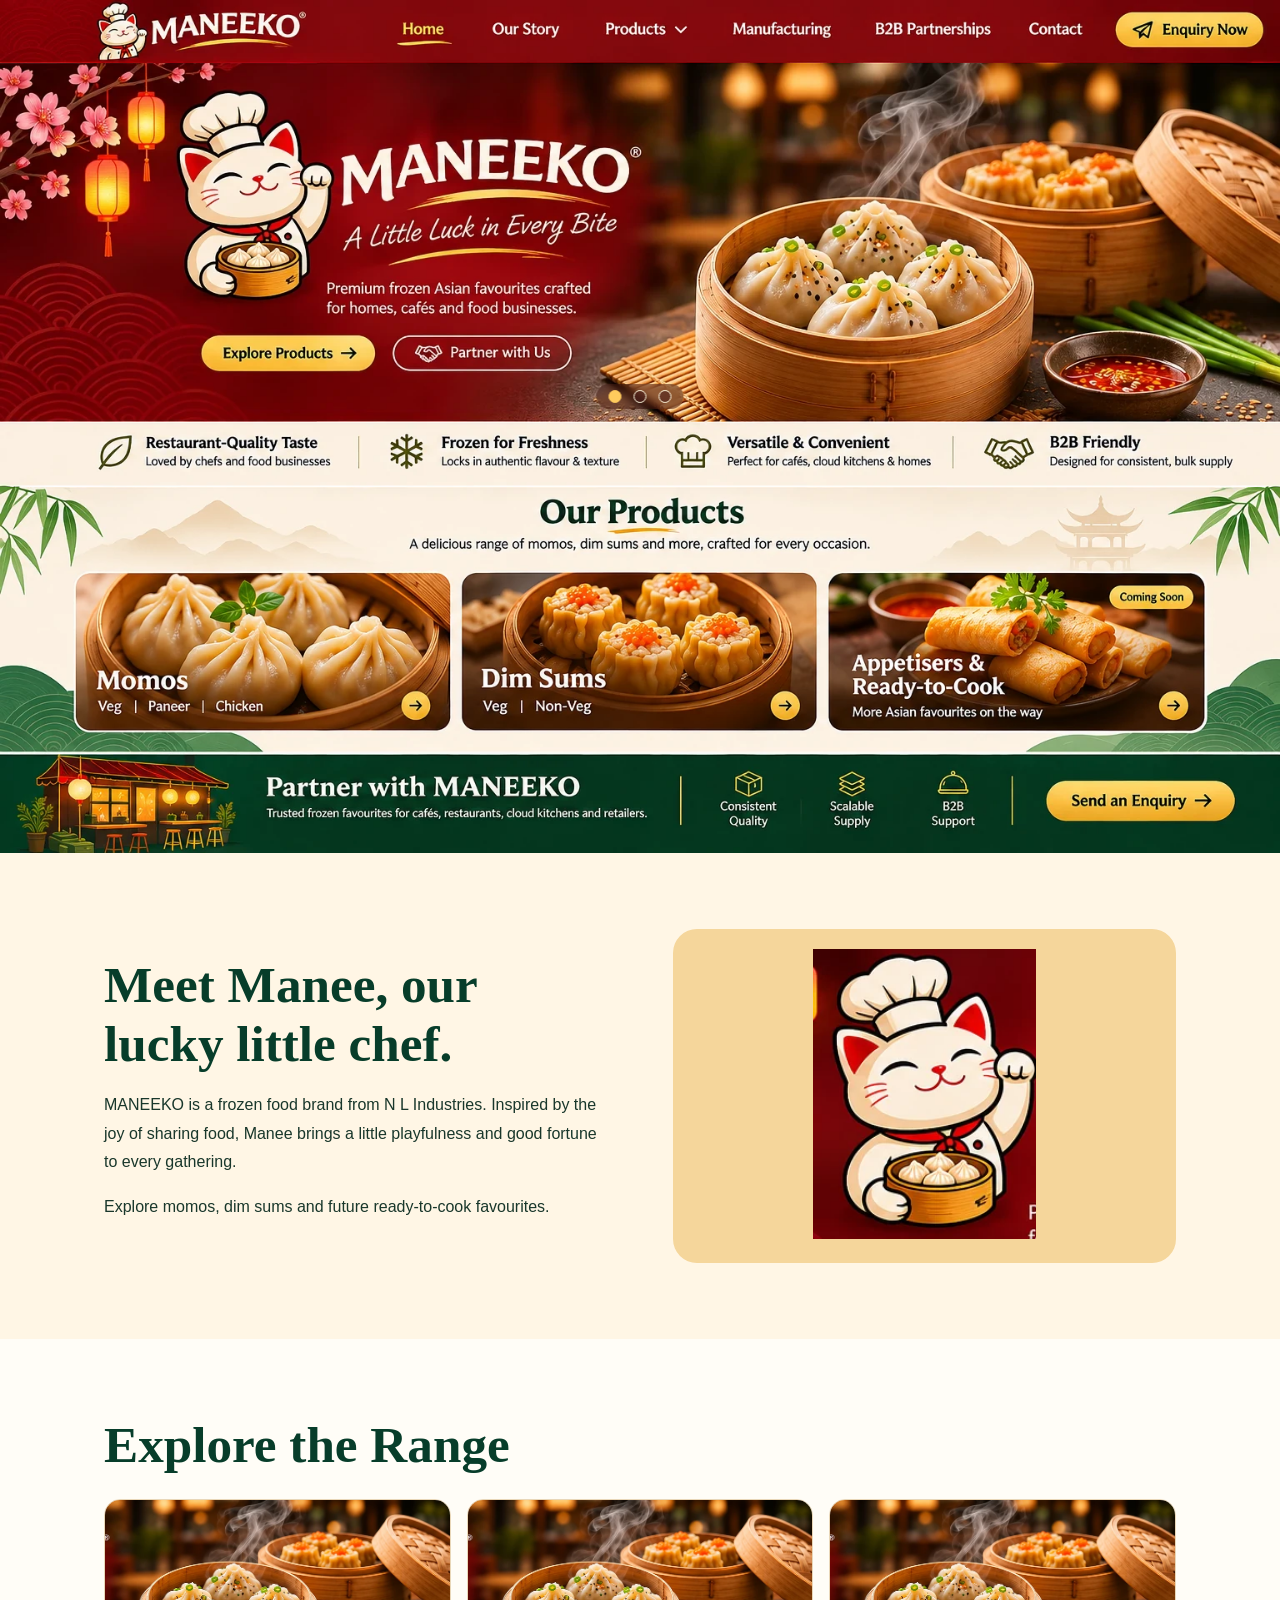
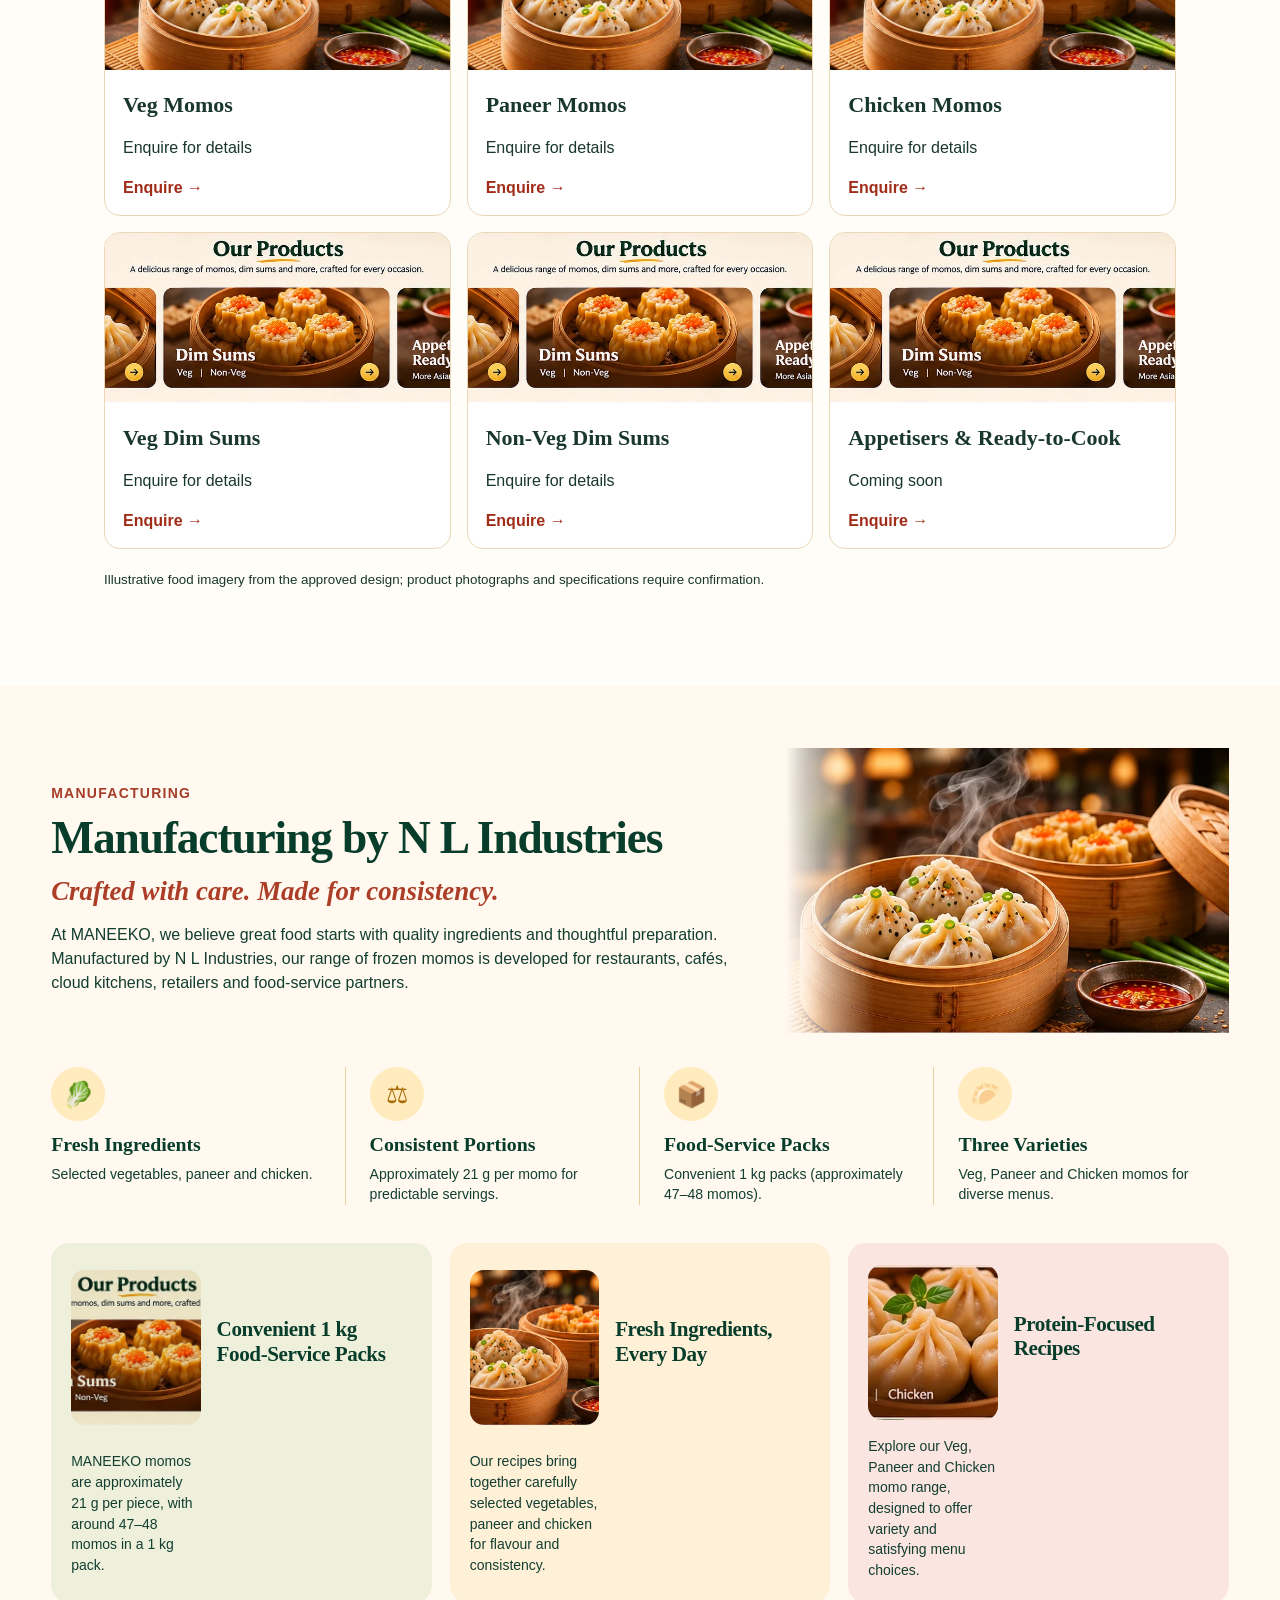
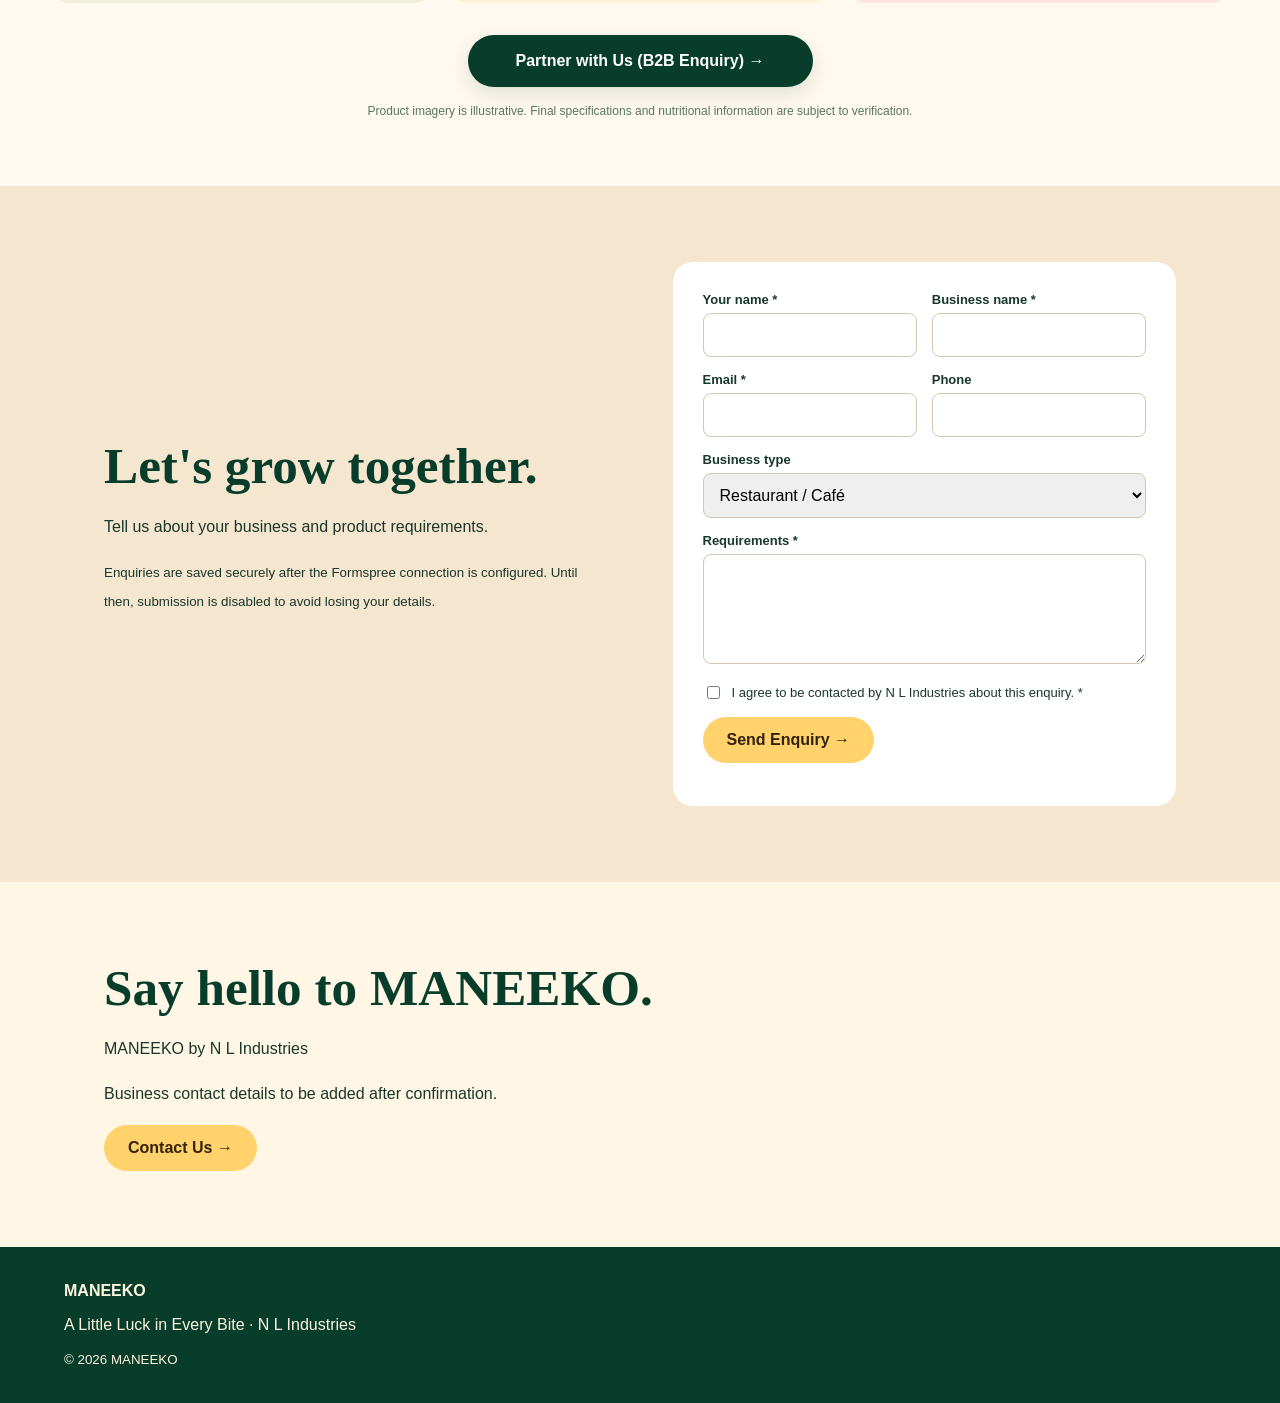
==== commit 8e6b1d3b: "Align manufacturing layout and add illustrated card imagery" ====
--- a/index.html
+++ b/index.html
@@ -146,6 +146,34 @@
 @media(max-width:900px){.manufacturing-top{grid-template-columns:1fr 1fr}.manufacturing-features{grid-template-columns:repeat(2,1fr)}.manufacturing-feature:nth-child(2){border:0}.manufacturing-cards{grid-template-columns:1fr 1fr}.manufacturing-card:last-child{grid-column:1/-1}}
 @media(max-width:650px){.manufacturing-v2 .manufacturing-inner{padding:52px 20px}.manufacturing-top{grid-template-columns:1fr}.manufacturing-photo{aspect-ratio:16/9}.manufacturing-features{gap:20px}.manufacturing-feature h3{font-size:18px}.manufacturing-cards{grid-template-columns:1fr}.manufacturing-card:last-child{grid-column:auto}.manufacturing-action a{width:100%;padding:17px 18px}}
 
+
+/* Manufacturing visual alignment revision */
+.manufacturing-v2{background:#fff9f0}
+.manufacturing-v2 .manufacturing-inner{max-width:1600px;padding:62px clamp(24px,4vw,72px) 56px}
+.manufacturing-top{grid-template-columns:minmax(0,1.35fr) minmax(340px,.85fr);gap:32px;align-items:center}
+.manufacturing-v2 h2{font-size:clamp(35px,3.55vw,60px);line-height:1.08;letter-spacing:-.025em}
+.manufacturing-v2 .manufacturing-tagline{font-size:clamp(22px,2.1vw,32px)}
+.manufacturing-v2 .manufacturing-intro{font-size:clamp(16px,1.25vw,19px);line-height:1.52}
+.manufacturing-photo{border-radius:0;box-shadow:none;aspect-ratio:1.55;object-position:center;mask-image:linear-gradient(90deg,transparent 0%,#000 20%);-webkit-mask-image:linear-gradient(90deg,transparent 0%,#000 20%)}
+.manufacturing-features{grid-template-columns:repeat(4,minmax(0,1fr));gap:0;margin:34px 0 38px}
+.manufacturing-feature{padding:0 24px;border-right:1px solid #e8cfa1}
+.manufacturing-feature:first-child{padding-left:0}
+.manufacturing-feature:last-child{padding-right:0}
+.manufacturing-feature .feature-icon{width:54px;height:54px;background:#ffebbd;margin:0 0 12px;font-size:25px}
+.manufacturing-feature h3{font-size:clamp(18px,1.55vw,24px);line-height:1.15;margin:0 0 8px}
+.manufacturing-feature p{font-size:clamp(14px,1.1vw,16px);line-height:1.45}
+.manufacturing-cards{grid-template-columns:repeat(3,minmax(0,1fr));gap:18px}
+.manufacturing-card{min-height:196px;padding:22px 20px;border-radius:18px;display:grid;grid-template-columns:38% minmax(0,1fr);gap:16px;align-items:center;overflow:hidden}
+.manufacturing-card .card-icon{display:none}
+.manufacturing-card .card-visual{width:100%;height:155px;object-fit:cover;border-radius:14px;display:block;mix-blend-mode:multiply}
+.manufacturing-card h3{font-size:clamp(20px,1.65vw,27px);line-height:1.15;margin:0 0 12px;letter-spacing:-.02em}
+.manufacturing-card p{font-size:clamp(14px,1.04vw,16px);line-height:1.48}
+.manufacturing-action{margin-top:32px}
+.manufacturing-action a{min-width:345px;padding:17px 32px}
+@media(max-width:1100px){.manufacturing-top{grid-template-columns:1.2fr .8fr}.manufacturing-card{grid-template-columns:1fr;padding:20px}.manufacturing-card .card-visual{height:135px}.manufacturing-features{grid-template-columns:repeat(4,minmax(0,1fr))}.manufacturing-feature{padding:0 12px}}
+@media(max-width:780px){.manufacturing-top{grid-template-columns:1fr}.manufacturing-photo{max-height:280px;mask-image:none;-webkit-mask-image:none;border-radius:16px}.manufacturing-features{grid-template-columns:repeat(2,minmax(0,1fr));row-gap:25px}.manufacturing-feature:nth-child(2){border:0}.manufacturing-feature:nth-child(3){padding-left:0}.manufacturing-cards{grid-template-columns:1fr}.manufacturing-card,.manufacturing-card:last-child{grid-template-columns:34% minmax(0,1fr);min-height:180px}.manufacturing-card .card-visual{height:145px}.manufacturing-v2 .manufacturing-inner{padding:48px 20px}}
+@media(max-width:460px){.manufacturing-card,.manufacturing-card:last-child{grid-template-columns:35% minmax(0,1fr);gap:12px;padding:14px}.manufacturing-card h3{font-size:19px}.manufacturing-card p{font-size:13px}.manufacturing-card .card-visual{height:130px}.manufacturing-feature{padding:0 10px}.manufacturing-feature h3{font-size:17px}.manufacturing-action a{min-width:0;width:100%}}
+
 </style>
 </head>
 <body>
@@ -202,9 +230,9 @@
    <div class="manufacturing-feature"><span class="feature-icon" aria-hidden="true">🥟</span><h3>Three Varieties</h3><p>Veg, Paneer and Chicken momos for diverse menus.</p></div>
   </div>
   <div class="manufacturing-cards">
-   <article class="manufacturing-card"><span class="card-icon" aria-hidden="true">📦</span><h3>Convenient 1 kg Food-Service Packs</h3><p>MANEEKO momos are approximately 21 g per piece, with around 47–48 momos in a 1 kg pack.</p></article>
-   <article class="manufacturing-card"><span class="card-icon" aria-hidden="true">🥬</span><h3>Fresh Ingredients, Every Day</h3><p>Our recipes bring together carefully selected vegetables, paneer and chicken for flavour and consistency.</p></article>
-   <article class="manufacturing-card"><span class="card-icon" aria-hidden="true">🥟</span><h3>Protein-Focused Recipes</h3><p>Explore our Veg, Paneer and Chicken momo range, designed to offer variety and satisfying menu choices.</p></article>
+   <article class="manufacturing-card"><img class="card-visual" src="assets/products.webp" alt="Illustrative selection of MANEEKO food products" loading="lazy"><h3>Convenient 1 kg Food-Service Packs</h3><p>MANEEKO momos are approximately 21 g per piece, with around 47–48 momos in a 1 kg pack.</p></article>
+   <article class="manufacturing-card"><img class="card-visual" src="assets/mobile-food.webp" alt="Illustrative freshly prepared dumplings" loading="lazy"><h3>Fresh Ingredients, Every Day</h3><p>Our recipes bring together carefully selected vegetables, paneer and chicken for flavour and consistency.</p></article>
+   <article class="manufacturing-card"><img class="card-visual" src="assets/momos-banner.webp" alt="Illustrative steamed momos" loading="lazy"><h3>Protein-Focused Recipes</h3><p>Explore our Veg, Paneer and Chicken momo range, designed to offer variety and satisfying menu choices.</p></article>
   </div>
   <div class="manufacturing-action"><a href="#enquiry">Partner with Us (B2B Enquiry) →</a></div>
   <p class="manufacturing-note">Product imagery is illustrative. Final specifications and nutritional information are subject to verification.</p>
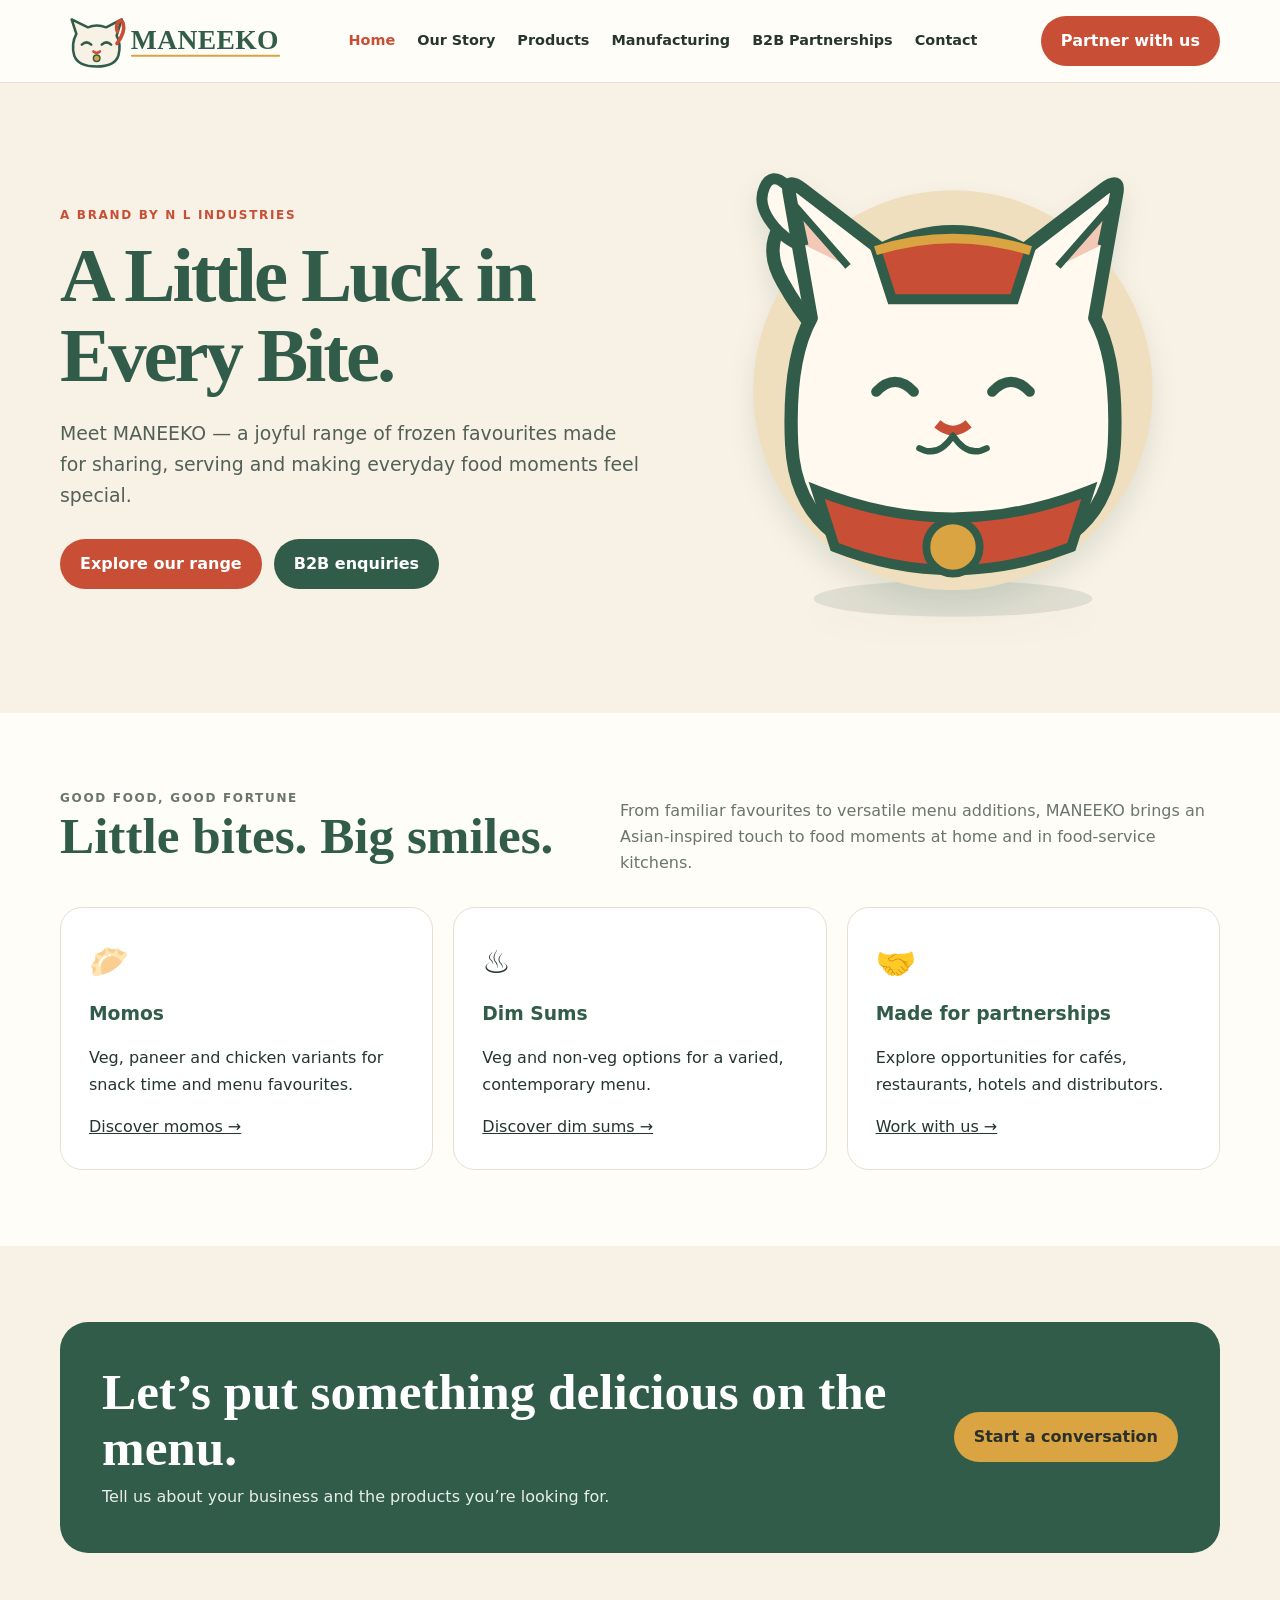
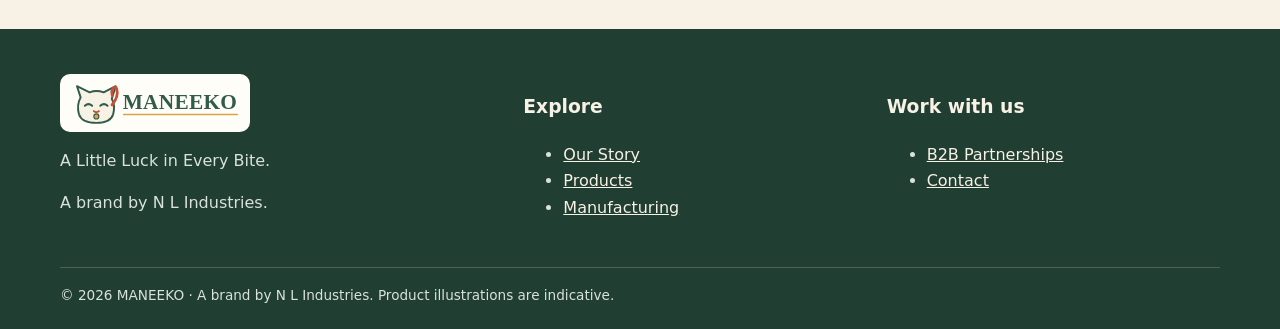
==== commit 9a097b91: "Add MANEEKO six-page site: index.html" ====
--- a/index.html
+++ b/index.html
@@ -1,300 +1 @@
-<!doctype html>
-<html lang="en">
-<head>
-<meta charset="utf-8">
-<meta name="viewport" content="width=device-width,initial-scale=1">
-<meta name="description" content="MANEEKO — A Little Luck in Every Bite. Momos, dim sums and frozen food partnerships.">
-<title>MANEEKO | A Little Luck in Every Bite</title>
-<style>
-:root{--red:#800c0a;--green:#073d2a;--cream:#fff6e5;--gold:#ffd26b}
-*{box-sizing:border-box}html{scroll-behavior:smooth}body{margin:0;background:var(--cream);color:#19372b;font-family:Arial,Helvetica,sans-serif}a{color:inherit;text-decoration:none}button,input,textarea,select{font:inherit}button{cursor:pointer}
-.reference{position:relative;width:100%;background-size:100% 100%;background-repeat:no-repeat}
-.header{height:clamp(60px,4.948vw,90px);background-image:url("assets/header.webp");position:sticky;top:0;z-index:30;background-color:var(--red)}
-.header .navhotspots{position:absolute;left:30%;right:10%;top:0;height:100%;display:flex;justify-content:space-around;align-items:center}
-.hotspot{display:block;position:absolute;z-index:2}
-.navhotspots a{height:100%;flex:1}
-.navhotspots a:focus-visible,.hotspot:focus-visible{outline:3px solid var(--gold);outline-offset:-3px}
-.mobile-menu{display:none}
-.hero{aspect-ratio:1536/431;background-image:url("assets/hero.webp");background-color:var(--red)}
-.hero .products-link{left:15%;top:78%;width:15%;height:14%}
-.hero .partner-link{left:31%;top:78%;width:15%;height:14%}
-.benefits{aspect-ratio:1536/78;background-image:url("assets/benefits.webp")}
-.products{aspect-ratio:1536/320;background-image:url("assets/products.webp")}
-.products .p1{left:5.8%;top:32%;width:29.5%;height:54%}
-.products .p2{left:36%;top:32%;width:28%;height:54%}
-.products .p3{left:64.7%;top:32%;width:29.6%;height:54%}
-.partner{aspect-ratio:1536/119;background-image:url("assets/partner.webp")}
-.partner .partner-link{left:82%;top:20%;width:16%;height:65%}
-.content{max-width:1120px;margin:auto;padding:76px 24px}
-.content h2{font:700 clamp(32px,4vw,52px) Georgia,serif;color:var(--green);margin:0 0 18px}
-.content p{line-height:1.8}
-.split{display:grid;grid-template-columns:1fr 1fr;gap:65px;align-items:center}
-.cat-panel{background:#f5d69b;border-radius:24px;text-align:center;padding:20px}
-.cat-panel img{height:290px;max-width:100%;object-fit:contain}
-.catalogue{background:#fffdf7}
-.catalogue-grid{display:grid;grid-template-columns:repeat(3,1fr);gap:16px;margin-top:25px}
-.catalogue-card{border:1px solid #e9d7b8;background:white;border-radius:16px;overflow:hidden}
-.catalogue-card img{width:100%;height:170px;object-fit:cover}
-.catalogue-card div{padding:18px}
-.catalogue-card h3{font:700 22px Georgia,serif;margin:0 0 9px}
-.catalogue-card a{color:#a12d19;font-weight:700}
-.notice{background:#fff3d9;padding:14px 18px;border-left:4px solid #d7a33f}
-.enquiry{background:#f4e6cf}
-.form{background:white;border-radius:20px;padding:30px;display:grid;grid-template-columns:1fr 1fr;gap:15px}
-.form label{display:block;font-weight:700;font-size:13px;margin-bottom:6px}
-.form input,.form textarea,.form select{width:100%;padding:12px;border:1px solid #d5c7af;border-radius:8px}
-.form textarea{min-height:110px}
-.wide{grid-column:1/-1}
-.btn{display:inline-block;border:0;border-radius:30px;background:var(--gold);padding:14px 24px;font-weight:800;color:#33220c}
-#form-status{white-space:pre-wrap;font-size:13px}
-footer{background:var(--green);color:#fff5df;padding:35px 5%}
-section{scroll-margin-top:90px}
-.mobile-nav{display:none!important}
-.mobile-nav.open{display:grid!important}
-.mobile-hero{display:none}
-@media(max-width:780px){
- .header{height:65px;background-size:auto 65px;background-position:left center;background-color:var(--red)}
- .header .navhotspots{display:none}
- .mobile-menu{display:block;position:absolute;right:15px;top:13px;background:#f8c75f;border:0;border-radius:10px;padding:9px 13px}
- .mobile-nav{display:none;position:absolute;top:65px;left:0;right:0;background:#790b09;color:white;padding:20px;box-shadow:0 12px 22px #0003}
- .mobile-nav.open{display:grid;gap:17px}
- .hero{display:none}
- .mobile-hero{display:block;background:linear-gradient(120deg,#760906,#a31913);color:#fff8e7;text-align:center;padding:28px 20px 0}
- .mobile-hero img.mascot{width:145px;height:170px;object-fit:cover;object-position:center}
- .mobile-hero h1{font:700 46px Georgia,serif;margin:4px 0}
- .mobile-hero .tag{font:italic 23px Georgia,serif;color:#ffe4a3}
- .mobile-hero p{line-height:1.6}
- .mobile-hero .buttons{display:flex;gap:10px;justify-content:center;flex-wrap:wrap;margin:20px 0}
- .mobile-hero .photo{display:block;width:100%;height:230px;object-fit:cover;-webkit-mask-image:linear-gradient(transparent,#000 28%);mask-image:linear-gradient(transparent,#000 28%)}
- .benefits{display:none}
- .products{aspect-ratio:1536/320}
- .partner{aspect-ratio:1536/119}
- .split{grid-template-columns:1fr}
- .catalogue-grid{grid-template-columns:1fr 1fr}
- .content{padding:55px 20px}
-}
-@media(max-width:500px){.catalogue-grid,.form{grid-template-columns:1fr}.products{display:none}.partner{display:none}.mobile-product-cards{display:grid!important}.mobile-product-cards a{position:relative;display:block;border-radius:16px;overflow:hidden;height:190px}.mobile-product-cards img{width:100%;height:100%;object-fit:cover}.mobile-product-cards b{position:absolute;bottom:0;left:0;right:0;color:white;background:linear-gradient(transparent,#26160ddd);padding:30px 15px 15px;font:700 27px Georgia,serif}}
-.mobile-product-cards{display:none;gap:12px;padding:22px}
-
-/* Desktop navigation is already painted into the approved header image.
-   Invisible hit targets avoid duplicating those labels. */
-.header .navhotspots{position:absolute;inset:0;display:block;height:100%;pointer-events:none;font-size:0;color:transparent}
-.header .navhotspots .nav-hit{position:absolute;top:0;height:100%;width:auto;display:block;pointer-events:auto;background:transparent;border:0;padding:0;cursor:pointer}
-.header .navhotspots .nav-home{left:30.5%;width:6%}
-.header .navhotspots .nav-story{left:37.4%;width:8%}
-.header .navhotspots .nav-products{left:45.1%;width:8.4%}
-.header .navhotspots .nav-manufacturing{left:54.3%;width:12.6%}
-.header .navhotspots .nav-b2b{left:66.6%;width:13.8%}
-.header .navhotspots .nav-contact{left:79.8%;width:7%}
-.header .navhotspots .nav-enquiry{left:87%;width:12.4%}
-.product-nav{display:contents}
-.product-dropdown{position:absolute;top:calc(100% - 1px);left:44%;min-width:255px;background:#fff8e8;color:#173b2b;border:1px solid #e4c17a;border-radius:0 0 15px 15px;box-shadow:0 15px 30px #270c0c55;z-index:40;pointer-events:auto;padding:9px}
-.product-dropdown[hidden]{display:none!important}
-.product-dropdown a{display:block;padding:12px 15px;border-radius:8px;font-weight:800;font-size:15px}
-.product-dropdown a:hover,.product-dropdown a:focus-visible{background:#f5dfac}
-.product-dropdown a span{display:block;font-weight:400;font-size:12px;margin-top:4px;color:#665b4a}
-.nav-hit:focus-visible{outline:3px solid #f9cc61;outline-offset:-5px}
-.form button:disabled{opacity:.6;cursor:wait}
-.form .consent{display:flex;align-items:flex-start;gap:9px;font-size:13px;line-height:1.5}
-.form .consent input{width:auto;margin-top:3px}
-.form .consent label{margin:0;font-weight:400}
-.form .honeypot{position:absolute;left:-9999px;opacity:0;pointer-events:none}
-.form-status{padding:10px 12px;border-radius:8px;background:#f8eed8}
-@media(max-width:780px){.header{background-image:url('assets/header-logo.webp')}.header .navhotspots{display:none}.product-dropdown{display:none}}
-
-/* One set of interactive dots only; baked-in dots removed from approved hero asset. */
-.hero-slider{position:relative;background:#810d0b;overflow:hidden}
-.hero-slide{display:none;position:relative}
-.hero-slide.active{display:block}
-.hero-slide.photo-slide{aspect-ratio:1536/431;background:linear-gradient(90deg,#760b0a 0%,#8b110d 49%,#4b1a12 100%);color:#fff7e8}
-.photo-slide .slide-copy{position:absolute;z-index:2;left:11%;top:20%;width:41%}
-.photo-slide h1{font:700 clamp(36px,4.6vw,70px) Georgia,serif;margin:0 0 15px}
-.photo-slide p{font-size:clamp(16px,1.5vw,22px);line-height:1.5;margin:0 0 24px}
-.photo-slide .slide-photo{position:absolute;right:0;top:0;width:60%;height:100%;object-fit:cover;-webkit-mask-image:linear-gradient(90deg,transparent,#000 34%);mask-image:linear-gradient(90deg,transparent,#000 34%)}
-.slider-controls{position:absolute;z-index:5;left:50%;bottom:13px;transform:translateX(-50%);display:flex;align-items:center;gap:12px;background:#330b0866;border-radius:30px;padding:6px 12px;backdrop-filter:blur(4px)}
-.slider-dot{height:13px;width:13px;padding:0;border:1.5px solid #fff8de;background:#4d211d99;border-radius:50%}
-.slider-dot.active{background:#ffcb5d;border-color:#ffcb5d}
-.slider-arrow{display:none}
-@media(max-width:780px){.hero-slider{display:none}.mobile-nav{display:none!important}.mobile-nav.open{display:grid!important}}
-
-/* MANEEKO approved manufacturing redesign */
-.manufacturing-v2{background:#fff8ed;color:#123e30;position:relative;overflow:hidden}
-.manufacturing-v2 .manufacturing-inner{max-width:1440px;margin:auto;padding:75px 32px 68px}
-.manufacturing-v2 .eyebrow{font-weight:800;color:#a63d28;letter-spacing:.09em;text-transform:uppercase;font-size:14px}
-.manufacturing-v2 h2{font:700 clamp(34px,4.5vw,66px) Georgia,serif;color:#073d2a;margin:13px 0 12px}
-.manufacturing-v2 .manufacturing-tagline{font:italic 700 clamp(23px,2.6vw,34px) Georgia,serif;color:#ac3d27;margin:0 0 16px}
-.manufacturing-v2 .manufacturing-intro{max-width:770px;font-size:clamp(16px,1.4vw,19px);line-height:1.65;margin:0}
-.manufacturing-top{display:grid;grid-template-columns:minmax(0,1.25fr) minmax(260px,.75fr);gap:35px;align-items:center}
-.manufacturing-photo{width:100%;aspect-ratio:1.2;object-fit:cover;border-radius:28px;box-shadow:0 16px 40px #2c311522}
-.manufacturing-features{display:grid;grid-template-columns:repeat(4,1fr);gap:18px;margin:42px 0}
-.manufacturing-feature{border-right:1px solid #e7cf9d;padding:0 15px 0 0}
-.manufacturing-feature:last-child{border:0}
-.manufacturing-feature .feature-icon{display:inline-grid;place-items:center;width:48px;height:48px;border-radius:50%;background:#f9e4b2;color:#a76a07;font-size:25px;margin-bottom:10px}
-.manufacturing-feature h3{font:700 21px Georgia,serif;margin:0 0 8px;color:#073d2a}
-.manufacturing-feature p{font-size:15px;line-height:1.5;margin:0}
-.manufacturing-cards{display:grid;grid-template-columns:repeat(3,minmax(0,1fr));gap:18px}
-.manufacturing-card{padding:26px;border-radius:20px;min-height:220px;background:#eef0dc}
-.manufacturing-card:nth-child(2){background:#fff0d8}
-.manufacturing-card:nth-child(3){background:#fae5e0}
-.manufacturing-card .card-icon{font-size:34px;display:block;margin-bottom:16px}
-.manufacturing-card h3{font:700 clamp(22px,2vw,28px) Georgia,serif;margin:0 0 12px;color:#073d2a}
-.manufacturing-card p{font-size:16px;line-height:1.6;margin:0}
-.manufacturing-action{text-align:center;margin-top:36px}
-.manufacturing-action a{display:inline-block;background:#073d2a;color:white;border-radius:999px;padding:18px 40px;font-weight:700;box-shadow:0 7px 20px #073d2a22}
-.manufacturing-action a:hover,.manufacturing-action a:focus-visible{background:#145b42}
-.manufacturing-note{font-size:12px;opacity:.7;text-align:center;margin-top:17px}
-@media(max-width:900px){.manufacturing-top{grid-template-columns:1fr 1fr}.manufacturing-features{grid-template-columns:repeat(2,1fr)}.manufacturing-feature:nth-child(2){border:0}.manufacturing-cards{grid-template-columns:1fr 1fr}.manufacturing-card:last-child{grid-column:1/-1}}
-@media(max-width:650px){.manufacturing-v2 .manufacturing-inner{padding:52px 20px}.manufacturing-top{grid-template-columns:1fr}.manufacturing-photo{aspect-ratio:16/9}.manufacturing-features{gap:20px}.manufacturing-feature h3{font-size:18px}.manufacturing-cards{grid-template-columns:1fr}.manufacturing-card:last-child{grid-column:auto}.manufacturing-action a{width:100%;padding:17px 18px}}
-
-
-/* Manufacturing visual alignment revision */
-.manufacturing-v2{background:#fff9f0}
-.manufacturing-v2 .manufacturing-inner{max-width:1600px;padding:62px clamp(24px,4vw,72px) 56px}
-.manufacturing-top{grid-template-columns:minmax(0,1.35fr) minmax(340px,.85fr);gap:32px;align-items:center}
-.manufacturing-v2 h2{font-size:clamp(35px,3.55vw,60px);line-height:1.08;letter-spacing:-.025em}
-.manufacturing-v2 .manufacturing-tagline{font-size:clamp(22px,2.1vw,32px)}
-.manufacturing-v2 .manufacturing-intro{font-size:clamp(16px,1.25vw,19px);line-height:1.52}
-.manufacturing-photo{border-radius:0;box-shadow:none;aspect-ratio:1.55;object-position:center;mask-image:linear-gradient(90deg,transparent 0%,#000 20%);-webkit-mask-image:linear-gradient(90deg,transparent 0%,#000 20%)}
-.manufacturing-features{grid-template-columns:repeat(4,minmax(0,1fr));gap:0;margin:34px 0 38px}
-.manufacturing-feature{padding:0 24px;border-right:1px solid #e8cfa1}
-.manufacturing-feature:first-child{padding-left:0}
-.manufacturing-feature:last-child{padding-right:0}
-.manufacturing-feature .feature-icon{width:54px;height:54px;background:#ffebbd;margin:0 0 12px;font-size:25px}
-.manufacturing-feature h3{font-size:clamp(18px,1.55vw,24px);line-height:1.15;margin:0 0 8px}
-.manufacturing-feature p{font-size:clamp(14px,1.1vw,16px);line-height:1.45}
-.manufacturing-cards{grid-template-columns:repeat(3,minmax(0,1fr));gap:18px}
-.manufacturing-card{min-height:196px;padding:22px 20px;border-radius:18px;display:grid;grid-template-columns:38% minmax(0,1fr);gap:16px;align-items:center;overflow:hidden}
-.manufacturing-card .card-icon{display:none}
-.manufacturing-card .card-visual{width:100%;height:155px;object-fit:cover;border-radius:14px;display:block;mix-blend-mode:multiply}
-.manufacturing-card h3{font-size:clamp(20px,1.65vw,27px);line-height:1.15;margin:0 0 12px;letter-spacing:-.02em}
-.manufacturing-card p{font-size:clamp(14px,1.04vw,16px);line-height:1.48}
-.manufacturing-action{margin-top:32px}
-.manufacturing-action a{min-width:345px;padding:17px 32px}
-@media(max-width:1100px){.manufacturing-top{grid-template-columns:1.2fr .8fr}.manufacturing-card{grid-template-columns:1fr;padding:20px}.manufacturing-card .card-visual{height:135px}.manufacturing-features{grid-template-columns:repeat(4,minmax(0,1fr))}.manufacturing-feature{padding:0 12px}}
-@media(max-width:780px){.manufacturing-top{grid-template-columns:1fr}.manufacturing-photo{max-height:280px;mask-image:none;-webkit-mask-image:none;border-radius:16px}.manufacturing-features{grid-template-columns:repeat(2,minmax(0,1fr));row-gap:25px}.manufacturing-feature:nth-child(2){border:0}.manufacturing-feature:nth-child(3){padding-left:0}.manufacturing-cards{grid-template-columns:1fr}.manufacturing-card,.manufacturing-card:last-child{grid-template-columns:34% minmax(0,1fr);min-height:180px}.manufacturing-card .card-visual{height:145px}.manufacturing-v2 .manufacturing-inner{padding:48px 20px}}
-@media(max-width:460px){.manufacturing-card,.manufacturing-card:last-child{grid-template-columns:35% minmax(0,1fr);gap:12px;padding:14px}.manufacturing-card h3{font-size:19px}.manufacturing-card p{font-size:13px}.manufacturing-card .card-visual{height:130px}.manufacturing-feature{padding:0 10px}.manufacturing-feature h3{font-size:17px}.manufacturing-action a{min-width:0;width:100%}}
-
-</style>
-</head>
-<body>
-<header class="header reference">
- <nav class="navhotspots" aria-label="Primary navigation">
-  <a class="nav-hit nav-home" href="#home" aria-label="Home"></a>
-  <a class="nav-hit nav-story" href="#story" aria-label="Our Story"></a>
-  <div class="product-nav"><button type="button" id="product-trigger" class="nav-hit nav-products" aria-label="Open Products menu" aria-expanded="false" aria-controls="product-dropdown"></button>
-    <div id="product-dropdown" class="product-dropdown" hidden>
-      <a href="#momos">Momos <span>Veg · Paneer · Chicken</span></a>
-      <a href="#dimsums">Dim Sums <span>Veg · Non-Veg</span></a>
-      <a href="#coming-soon">Coming Soon <span>Appetisers & Ready-to-Cook</span></a>
-    </div>
-  </div>
-  <a class="nav-hit nav-manufacturing" href="#manufacturing" aria-label="Manufacturing"></a>
-  <a class="nav-hit nav-b2b" href="#partners" aria-label="B2B Partnerships"></a>
-  <a class="nav-hit nav-contact" href="#contact" aria-label="Contact"></a>
-  <a class="nav-hit nav-enquiry" href="#enquiry" aria-label="Enquiry Now"></a>
- </nav>
- <button class="mobile-menu" id="menu" aria-expanded="false" aria-controls="mobile-nav">☰ Menu</button>
- <nav id="mobile-nav" class="mobile-nav" aria-label="Mobile navigation"><a href="#home">Home</a><a href="#story">Our Story</a><a href="#catalogue">Products</a><a href="#momos">Momos</a><a href="#dimsums">Dim Sums</a><a href="#coming-soon">Coming Soon</a><a href="#manufacturing">Manufacturing</a><a href="#partners">B2B Partnerships</a><a href="#contact">Contact</a></nav>
-</header>
-<main>
-<div id="home" class="hero-slider" aria-label="MANEEKO featured products carousel">
- <section class="hero hero-slide reference active" aria-label="MANEEKO — A Little Luck in Every Bite"><a class="hotspot products-link" href="#products" aria-label="Explore products"></a><a class="hotspot partner-link" href="#partners" aria-label="Partner with us"></a></section>
- <section class="hero-slide photo-slide" aria-label="Momos collection"><div class="slide-copy"><h1>Meet Our Momos</h1><p>Explore Veg, Paneer and Chicken Momos from MANEEKO.</p><a class="btn" href="#momos">Explore Momos →</a></div><img class="slide-photo" src="assets/momos-banner.webp" alt="Momos in a bamboo steamer from the approved design"></section>
- <section class="hero-slide photo-slide" aria-label="Dim sums collection"><div class="slide-copy"><h1>Discover Dim Sums</h1><p>Explore Veg and Non-Veg Dim Sums for your menu.</p><a class="btn" href="#dimsums">Explore Dim Sums →</a></div><img class="slide-photo" src="assets/dimsums-banner.webp" alt="Dim sums in a bamboo steamer from the approved design"></section>
- <div class="slider-controls" aria-label="Banner controls"><button class="slider-arrow" id="slide-prev" aria-label="Previous banner">‹</button><button class="slider-dot active" data-slide="0" aria-label="Show MANEEKO banner" aria-pressed="true"></button><button class="slider-dot" data-slide="1" aria-label="Show Momos banner" aria-pressed="false"></button><button class="slider-dot" data-slide="2" aria-label="Show Dim Sums banner" aria-pressed="false"></button><button class="slider-arrow" id="slide-next" aria-label="Next banner">›</button></div>
-</div>
-<section class="mobile-hero"><img class="mascot" src="assets/mobile-mascot.webp" alt="Manee lucky cat chef from approved design"><h1>MANEEKO</h1><div class="tag">A Little Luck in Every Bite</div><p>Frozen Asian favourites for homes, cafés and food businesses.</p><div class="buttons"><a class="btn" href="#products">Explore Products →</a><a class="btn" href="#partners">Partner with Us</a></div><img class="photo" src="assets/mobile-food.webp" alt="Steaming dumplings in bamboo baskets"></section>
-<div class="benefits reference" aria-label="MANEEKO brand benefits"></div>
-<section id="products" class="products reference" aria-label="Our products">
- <a class="hotspot p1" href="#catalogue" aria-label="Explore momos"></a><a class="hotspot p2" href="#catalogue" aria-label="Explore dim sums"></a><a class="hotspot p3" href="#catalogue" aria-label="Explore upcoming appetisers"></a>
-</section>
-<div class="mobile-product-cards"><a href="#catalogue"><img src="assets/products.webp" alt="Momos and dim sums"><b>Explore Our Products →</b></a></div>
-<section id="partners" class="partner reference" aria-label="Partner with MANEEKO"><a class="hotspot partner-link" href="#enquiry" aria-label="Send a business enquiry"></a></section>
-<section id="story" class="content split"><div><h2>Meet Manee, our lucky little chef.</h2><p>MANEEKO is a frozen food brand from N L Industries. Inspired by the joy of sharing food, Manee brings a little playfulness and good fortune to every gathering.</p><p>Explore momos, dim sums and future ready-to-cook favourites.</p></div><div class="cat-panel"><img src="assets/mobile-mascot.webp" alt="Manee lucky cat chef"></div></section>
-<section id="catalogue" class="catalogue"><div class="content"><h2>Explore the Range</h2><div id="momos"></div><div id="dimsums"></div><div id="coming-soon"></div><div class="catalogue-grid" id="catalogue-grid"></div><p><small>Illustrative food imagery from the approved design; product photographs and specifications require confirmation.</small></p></div></section>
-<section id="manufacturing" class="manufacturing-v2" aria-labelledby="manufacturing-heading">
- <div class="manufacturing-inner">
-  <div class="manufacturing-top">
-   <div>
-    <div class="eyebrow">Manufacturing</div>
-    <h2 id="manufacturing-heading">Manufacturing by N L Industries</h2>
-    <p class="manufacturing-tagline">Crafted with care. Made for consistency.</p>
-    <p class="manufacturing-intro">At MANEEKO, we believe great food starts with quality ingredients and thoughtful preparation. Manufactured by N L Industries, our range of frozen momos is developed for restaurants, cafés, cloud kitchens, retailers and food-service partners.</p>
-   </div>
-   <img class="manufacturing-photo" src="assets/mobile-food.webp" alt="Illustrative steamed dumplings in bamboo baskets" loading="lazy">
-  </div>
-  <div class="manufacturing-features">
-   <div class="manufacturing-feature"><span class="feature-icon" aria-hidden="true">🥬</span><h3>Fresh Ingredients</h3><p>Selected vegetables, paneer and chicken.</p></div>
-   <div class="manufacturing-feature"><span class="feature-icon" aria-hidden="true">⚖</span><h3>Consistent Portions</h3><p>Approximately 21 g per momo for predictable servings.</p></div>
-   <div class="manufacturing-feature"><span class="feature-icon" aria-hidden="true">📦</span><h3>Food-Service Packs</h3><p>Convenient 1 kg packs (approximately 47–48 momos).</p></div>
-   <div class="manufacturing-feature"><span class="feature-icon" aria-hidden="true">🥟</span><h3>Three Varieties</h3><p>Veg, Paneer and Chicken momos for diverse menus.</p></div>
-  </div>
-  <div class="manufacturing-cards">
-   <article class="manufacturing-card"><img class="card-visual" src="assets/products.webp" alt="Illustrative selection of MANEEKO food products" loading="lazy"><h3>Convenient 1 kg Food-Service Packs</h3><p>MANEEKO momos are approximately 21 g per piece, with around 47–48 momos in a 1 kg pack.</p></article>
-   <article class="manufacturing-card"><img class="card-visual" src="assets/mobile-food.webp" alt="Illustrative freshly prepared dumplings" loading="lazy"><h3>Fresh Ingredients, Every Day</h3><p>Our recipes bring together carefully selected vegetables, paneer and chicken for flavour and consistency.</p></article>
-   <article class="manufacturing-card"><img class="card-visual" src="assets/momos-banner.webp" alt="Illustrative steamed momos" loading="lazy"><h3>Protein-Focused Recipes</h3><p>Explore our Veg, Paneer and Chicken momo range, designed to offer variety and satisfying menu choices.</p></article>
-  </div>
-  <div class="manufacturing-action"><a href="#enquiry">Partner with Us (B2B Enquiry) →</a></div>
-  <p class="manufacturing-note">Product imagery is illustrative. Final specifications and nutritional information are subject to verification.</p>
- </div>
-</section>
-<section id="enquiry" class="enquiry"><div class="content split"><div><h2>Let's grow together.</h2><p>Tell us about your business and product requirements.</p><p><small>Enquiries are saved securely after the Formspree connection is configured. Until then, submission is disabled to avoid losing your details.</small></p></div><form class="form" id="form" method="POST">
-  <div><label for="name">Your name *</label><input id="name" name="name" autocomplete="name" required maxlength="120"></div>
-  <div><label for="business">Business name *</label><input id="business" name="business" required maxlength="160"></div>
-  <div><label for="email">Email *</label><input id="email" name="email" type="email" autocomplete="email" required maxlength="200"></div>
-  <div><label for="phone">Phone</label><input id="phone" name="phone" type="tel" autocomplete="tel" maxlength="40"></div>
-  <div class="wide"><label for="type">Business type</label><select id="type" name="business_type"><option>Restaurant / Café</option><option>Retailer</option><option>Distributor</option><option>Other</option></select></div>
-  <div class="wide"><label for="message">Requirements *</label><textarea id="message" name="requirements" required maxlength="5000"></textarea></div>
-  <div class="honeypot" aria-hidden="true"><label for="website">Website</label><input id="website" name="_gotcha" tabindex="-1" autocomplete="off"></div>
-  <div class="wide consent"><input id="consent" name="contact_consent" type="checkbox" value="yes" required><label for="consent">I agree to be contacted by N L Industries about this enquiry. *</label></div>
-  <div class="wide"><button class="btn" id="submit-enquiry" type="submit">Send Enquiry →</button><p id="form-status" role="status" aria-live="polite"></p></div>
-</form></div></section>
-<section id="contact" class="content"><h2>Say hello to MANEEKO.</h2><p>MANEEKO by N L Industries</p><p>Business contact details to be added after confirmation.</p><a class="btn" href="#enquiry">Contact Us →</a></section>
-</main><footer><b>MANEEKO</b><p>A Little Luck in Every Bite · N L Industries</p><small>© <span id="year"></span> MANEEKO</small></footer>
-<script>
-document.getElementById('year').textContent=new Date().getFullYear();
-const menu=document.getElementById('menu'),mobile=document.getElementById('mobile-nav');
-menu.onclick=()=>{const open=mobile.classList.toggle('open');menu.setAttribute('aria-expanded',String(open))};
-mobile.querySelectorAll('a').forEach(a=>a.onclick=()=>{mobile.classList.remove('open');menu.setAttribute('aria-expanded','false');const type=a.getAttribute('href').slice(1);if(['momos','dimsums','coming-soon'].includes(type)){document.querySelectorAll('.catalogue-card').forEach((card,i)=>{card.hidden=type==='momos'?i>=3:type==='dimsums'?(i<3||i>=5):i!==5;});}});
-const names=['Veg Momos','Paneer Momos','Chicken Momos','Veg Dim Sums','Non-Veg Dim Sums','Appetisers & Ready-to-Cook'];
-document.getElementById('catalogue-grid').innerHTML=names.map((n,i)=>'<article class="catalogue-card"><img src="assets/'+(i<3?'mobile-food':'products')+'.webp" alt="Illustrative MANEEKO food imagery"><div><h3>'+n+'</h3><p>'+(i===5?'Coming soon':'Enquire for details')+'</p><a href="#enquiry">Enquire →</a></div></article>').join('');
-// Configure your private Formspree form ID here (e.g. "abcdwxyz").
-// Do not put a Formspree account password or API secret in this file.
-const FORMSPREE_FORM_ID = "xzereqao";
-const form = document.getElementById('form');
-const status = document.getElementById('form-status');
-const submit = document.getElementById('submit-enquiry');
-form.addEventListener('submit',async (event)=>{
-  event.preventDefault();
-  if(!FORMSPREE_FORM_ID){status.textContent='Enquiry storage is not connected yet. Please contact MANEEKO after the form is activated.';return;}
-  if(!form.reportValidity())return;
-  if(document.getElementById('website').value)return;
-  submit.disabled=true;submit.textContent='Sending…';status.textContent='Submitting your enquiry…';
-  try{
-    const response=await fetch('https://formspree.io/f/'+encodeURIComponent(FORMSPREE_FORM_ID),{
-      method:'POST',body:new FormData(form),headers:{Accept:'application/json'}
-    });
-    const result=await response.json().catch(()=>({}));
-    if(!response.ok){throw new Error(result?.errors?.map(e=>e.message).join('; ')||'Unable to submit. Please try again.');}
-    status.textContent='Thank you! Your enquiry has been received.';
-    form.reset();
-  }catch(error){status.textContent='Your enquiry was not saved. '+(error.message||'Please try again.');}
-  finally{submit.disabled=false;submit.textContent='Send Enquiry →';}
-});
-const productTrigger=document.getElementById('product-trigger');
-const productDropdown=document.getElementById('product-dropdown');
-function closeProducts(){productDropdown.hidden=true;productTrigger.setAttribute('aria-expanded','false');}
-productTrigger.addEventListener('click',()=>{productDropdown.hidden=!productDropdown.hidden;productTrigger.setAttribute('aria-expanded',String(!productDropdown.hidden));});
-productDropdown.querySelectorAll('a').forEach(a=>a.addEventListener('click',()=>{closeProducts();const type=a.getAttribute('href').slice(1);document.querySelectorAll('.catalogue-card').forEach((card,i)=>{card.hidden=type==='momos'?i>=3:type==='dimsums'?(i<3||i>=5):i!==5;});}));
-document.addEventListener('click',e=>{if(!e.target.closest('.product-nav')&&!e.target.closest('#product-dropdown'))closeProducts();});
-document.addEventListener('keydown',e=>{if(e.key==='Escape')closeProducts();});
-
-// Three genuine banner slides with explicit controls (no autoplay surprises).
-const slides=[...document.querySelectorAll('.hero-slide')];
-const dots=[...document.querySelectorAll('.slider-dot')];
-let currentSlide=0;
-function showSlide(index){currentSlide=(index+slides.length)%slides.length;slides.forEach((slide,i)=>slide.classList.toggle('active',i===currentSlide));dots.forEach((dot,i)=>{dot.classList.toggle('active',i===currentSlide);dot.setAttribute('aria-pressed',String(i===currentSlide));});}
-dots.forEach((dot,i)=>dot.addEventListener('click',()=>showSlide(i)));
-document.getElementById('slide-prev').addEventListener('click',()=>showSlide(currentSlide-1));
-document.getElementById('slide-next').addEventListener('click',()=>showSlide(currentSlide+1));
-</script></body></html>+<!doctype html><html lang="en"><head><meta charset="utf-8"><meta name="viewport" content="width=device-width, initial-scale=1"><meta name="description" content="MANEEKO — A Little Luck in Every Bite. Frozen momos, dim sums and food-service partnerships."><title>Home | MANEEKO</title><link rel="icon" href="assets/logo.svg" type="image/svg+xml"><link rel="stylesheet" href="assets/styles.css"><script defer src="assets/site.js"></script></head><body><header class="site-header"><div class="container nav-wrap"><a class="brand" href="index.html" aria-label="MANEEKO home"><img src="assets/logo.svg" alt="MANEEKO logo"></a><button class="menu-toggle" aria-label="Toggle navigation" aria-expanded="false" aria-controls="primary-nav">☰</button><nav class="nav-links" id="primary-nav" aria-label="Main navigation"><a href="index.html" aria-current="page">Home</a><a href="story.html">Our Story</a><a href="products.html">Products</a><a href="manufacturing.html">Manufacturing</a><a href="partnerships.html">B2B Partnerships</a><a href="contact.html">Contact</a></nav><a class="nav-cta" href="partnerships.html">Partner with us</a></div></header><main><section class="hero"><div class="container hero-grid"><div><p class="eyebrow">A brand by N L Industries</p><h1>A Little Luck in Every Bite.</h1><p class="lead">Meet MANEEKO — a joyful range of frozen favourites made for sharing, serving and making everyday food moments feel special.</p><div class="hero-actions"><a class="button" href="products.html">Explore our range</a><a class="button secondary" href="partnerships.html">B2B enquiries</a></div></div><div class="hero-art"><img src="assets/manee-mascot.svg" alt="Manee, the MANEEKO lucky cat chef"></div></div></section><section class="section"><div class="container"><div class="section-head"><div><p class="eyebrow">Good food, good fortune</p><h2>Little bites. Big smiles.</h2></div><p>From familiar favourites to versatile menu additions, MANEEKO brings an Asian-inspired touch to food moments at home and in food-service kitchens.</p></div><div class="three-grid"><article class="feature"><span class="symbol">🥟</span><h3>Momos</h3><p>Veg, paneer and chicken variants for snack time and menu favourites.</p><a href="products.html">Discover momos →</a></article><article class="feature"><span class="symbol">♨️</span><h3>Dim Sums</h3><p>Veg and non-veg options for a varied, contemporary menu.</p><a href="products.html">Discover dim sums →</a></article><article class="feature"><span class="symbol">🤝</span><h3>Made for partnerships</h3><p>Explore opportunities for cafés, restaurants, hotels and distributors.</p><a href="partnerships.html">Work with us →</a></article></div></div></section><section class="section tint"><div class="container"><div class="callout"><div><h2>Let’s put something delicious on the menu.</h2><p>Tell us about your business and the products you’re looking for.</p></div><a class="button" href="partnerships.html">Start a conversation</a></div></div></section></main><footer class="site-footer"><div class="container"><div class="footer-grid"><div><img class="footer-brand" src="assets/logo.svg" alt="MANEEKO"><p>A Little Luck in Every Bite.</p><p>A brand by N L Industries.</p></div><div><h3>Explore</h3><ul><li><a href="story.html">Our Story</a></li><li><a href="products.html">Products</a></li><li><a href="manufacturing.html">Manufacturing</a></li></ul></div><div><h3>Work with us</h3><ul><li><a href="partnerships.html">B2B Partnerships</a></li><li><a href="contact.html">Contact</a></li></ul></div></div><div class="footer-bottom">© 2026 MANEEKO · A brand by N L Industries. Product illustrations are indicative.</div></div></footer></body></html>
--- a/assets/styles.css
+++ b/assets/styles.css
@@ -0,0 +1 @@
+:root{--red:#C84F36;--gold:#D9A441;--cream:#F8F1E5;--green:#315C49;--ink:#26352e;--white:#fffdf8;--muted:#69756e;--line:#e8dfd1}*{box-sizing:border-box}html{scroll-behavior:smooth}body{margin:0;background:var(--white);color:var(--ink);font:16px/1.65 system-ui,Arial,sans-serif}a{color:inherit}img{max-width:100%;display:block}.container{width:min(1160px,calc(100% - 40px));margin:auto}.site-header{position:sticky;top:0;z-index:10;background:#fffdf8f5;backdrop-filter:blur(12px);border-bottom:1px solid var(--line)}.nav-wrap{min-height:82px;display:flex;align-items:center;justify-content:space-between;gap:20px}.brand img{width:225px}.nav-links{display:flex;align-items:center;gap:22px}.nav-links a{text-decoration:none;font-weight:650;font-size:.9rem}.nav-links a:hover,.nav-links a[aria-current=page]{color:var(--red)}.nav-cta,.button{display:inline-flex;align-items:center;justify-content:center;padding:12px 20px;border-radius:999px;background:var(--red);color:#fff;text-decoration:none;font-weight:750;border:0;cursor:pointer}.button.secondary{background:var(--green)}.menu-toggle{display:none;border:1px solid var(--line);background:var(--cream);padding:9px 13px;border-radius:12px;font-size:1.2rem}.hero{background:var(--cream);overflow:hidden}.hero-grid{display:grid;grid-template-columns:1.05fr .95fr;align-items:center;gap:35px;padding:72px 0}.eyebrow{text-transform:uppercase;letter-spacing:.14em;font-size:.75rem;font-weight:800;color:var(--red);margin:0 0 10px}.hero h1,.page-hero h1{font:700 clamp(2.7rem,6vw,5.2rem)/1.04 Georgia,serif;color:var(--green);letter-spacing:-.04em;margin:0 0 22px}.hero p.lead{font-size:1.18rem;max-width:580px;color:#526057}.hero-actions{display:flex;gap:12px;flex-wrap:wrap;margin-top:28px}.hero-art{position:relative;display:grid;place-items:center;min-height:400px}.hero-art img{width:min(470px,95%);filter:drop-shadow(0 15px 12px #315c4920)}.section{padding:76px 0}.section.tint{background:var(--cream)}.section-head{display:flex;justify-content:space-between;align-items:end;gap:25px;margin-bottom:30px}.section h2,.page-hero h1{font:700 clamp(2rem,4vw,3.2rem)/1.1 Georgia,serif;color:var(--green);margin:0 0 12px}.section-head p{max-width:600px;color:var(--muted);margin:0}.three-grid{display:grid;grid-template-columns:repeat(3,1fr);gap:20px}.feature{padding:28px;border-radius:22px;background:white;border:1px solid var(--line)}.feature .symbol{font-size:2rem}.feature h3{color:var(--green);margin:10px 0 6px}.callout{background:var(--green);color:white;border-radius:28px;padding:42px;display:flex;align-items:center;justify-content:space-between;gap:25px}.callout h2{color:white;margin:0}.callout p{color:#e8eee9;margin:8px 0 0}.callout .button{background:var(--gold);color:#2b3029;white-space:nowrap}.page-hero{background:var(--cream);padding:65px 0}.page-hero p{max-width:720px;font-size:1.1rem;color:#59675f}.story-grid,.manufacturing-grid{display:grid;grid-template-columns:1fr 1fr;gap:48px;align-items:center}.story-art{background:#f3e6d2;border-radius:28px;padding:25px;display:grid;place-items:center}.story-art img{width:min(340px,100%)}.quote{font:italic 1.6rem/1.35 Georgia,serif;color:var(--red);border-left:4px solid var(--gold);padding-left:22px;margin:25px 0}.product-grid{display:grid;grid-template-columns:repeat(3,1fr);gap:20px}.product-card{border:1px solid var(--line);border-radius:22px;overflow:hidden;background:white}.product-art{height:210px;background:var(--cream);display:grid;place-items:center;position:relative;color:var(--green)}.product-art .dumpling{font-size:7rem;color:var(--art);transform:rotate(-15deg)}.product-art .steam{position:absolute;top:15px;font-size:3rem;color:var(--art)}.product-art small{position:absolute;bottom:12px;letter-spacing:.2em;font-weight:900;color:var(--green)}.product-info{padding:20px}.product-info h3{font:700 1.65rem Georgia,serif;color:var(--green);margin:0}.product-info p:not(.eyebrow){color:var(--muted);margin:8px 0 14px}.tag{font-size:.75rem;padding:5px 10px;border-radius:20px;background:var(--cream);color:var(--green);font-weight:750}.filters{display:flex;gap:10px;flex-wrap:wrap;margin:0 0 24px}.filter-btn{border:1px solid var(--line);background:white;padding:9px 16px;border-radius:30px;cursor:pointer;font-weight:700}.filter-btn.active{background:var(--green);color:white;border-color:var(--green)}.steps{counter-reset:step;display:grid;grid-template-columns:repeat(3,1fr);gap:18px}.step{padding:25px;border-radius:18px;background:white;border:1px solid var(--line)}.step:before{counter-increment:step;content:"0" counter(step);font:700 1.7rem Georgia,serif;color:var(--gold)}.step h3{color:var(--green);margin:10px 0 5px}.form-grid{display:grid;grid-template-columns:1fr 1fr;gap:16px}.field{display:flex;flex-direction:column;gap:6px}.field.full{grid-column:1/-1}label{font-weight:700;font-size:.9rem}input,select,textarea{font:inherit;padding:12px 14px;border:1px solid #d8d0c4;border-radius:12px;background:white;color:var(--ink);width:100%}textarea{min-height:130px;resize:vertical}.form-note{font-size:.85rem;color:var(--muted)}.contact-cards{display:grid;grid-template-columns:repeat(3,1fr);gap:18px}.contact-card{padding:22px;border:1px solid var(--line);border-radius:18px}.contact-card h3{color:var(--green);margin:0 0 5px}.site-footer{background:#203e32;color:#f8f1e5;padding:45px 0 22px}.footer-grid{display:grid;grid-template-columns:1.3fr 1fr 1fr;gap:30px}.site-footer a{color:#f8f1e5}.site-footer p,.site-footer li{color:#d9e2db}.footer-brand{width:190px;background:#fffdf8;border-radius:10px;padding:8px}.footer-bottom{border-top:1px solid #ffffff30;margin-top:30px;padding-top:16px;font-size:.85rem;color:#d9e2db}.notice{background:#fff4d8;border:1px solid #ead59d;padding:14px 18px;border-radius:12px;color:#5a4a27;font-size:.9rem}.hidden{display:none!important}@media(max-width:850px){.menu-toggle{display:block}.nav-links{display:none;position:absolute;top:81px;left:0;right:0;background:var(--white);padding:20px;border-bottom:1px solid var(--line);flex-direction:column;align-items:stretch;gap:14px}.nav-links.open{display:flex}.nav-cta{display:none}.hero-grid,.story-grid,.manufacturing-grid{grid-template-columns:1fr}.hero-grid{padding:50px 0}.hero-art{min-height:300px}.three-grid,.product-grid,.steps,.contact-cards{grid-template-columns:repeat(2,1fr)}.footer-grid{grid-template-columns:1fr 1fr}}@media(max-width:560px){.container{width:min(100% - 30px,1160px)}.brand img{width:170px}.hero h1{font-size:2.9rem}.section{padding:55px 0}.section-head{display:block}.three-grid,.product-grid,.steps,.contact-cards,.footer-grid,.form-grid{grid-template-columns:1fr}.callout{display:block;padding:28px}.callout .button{margin-top:18px}.page-hero{padding:45px 0}.field.full{grid-column:auto}}
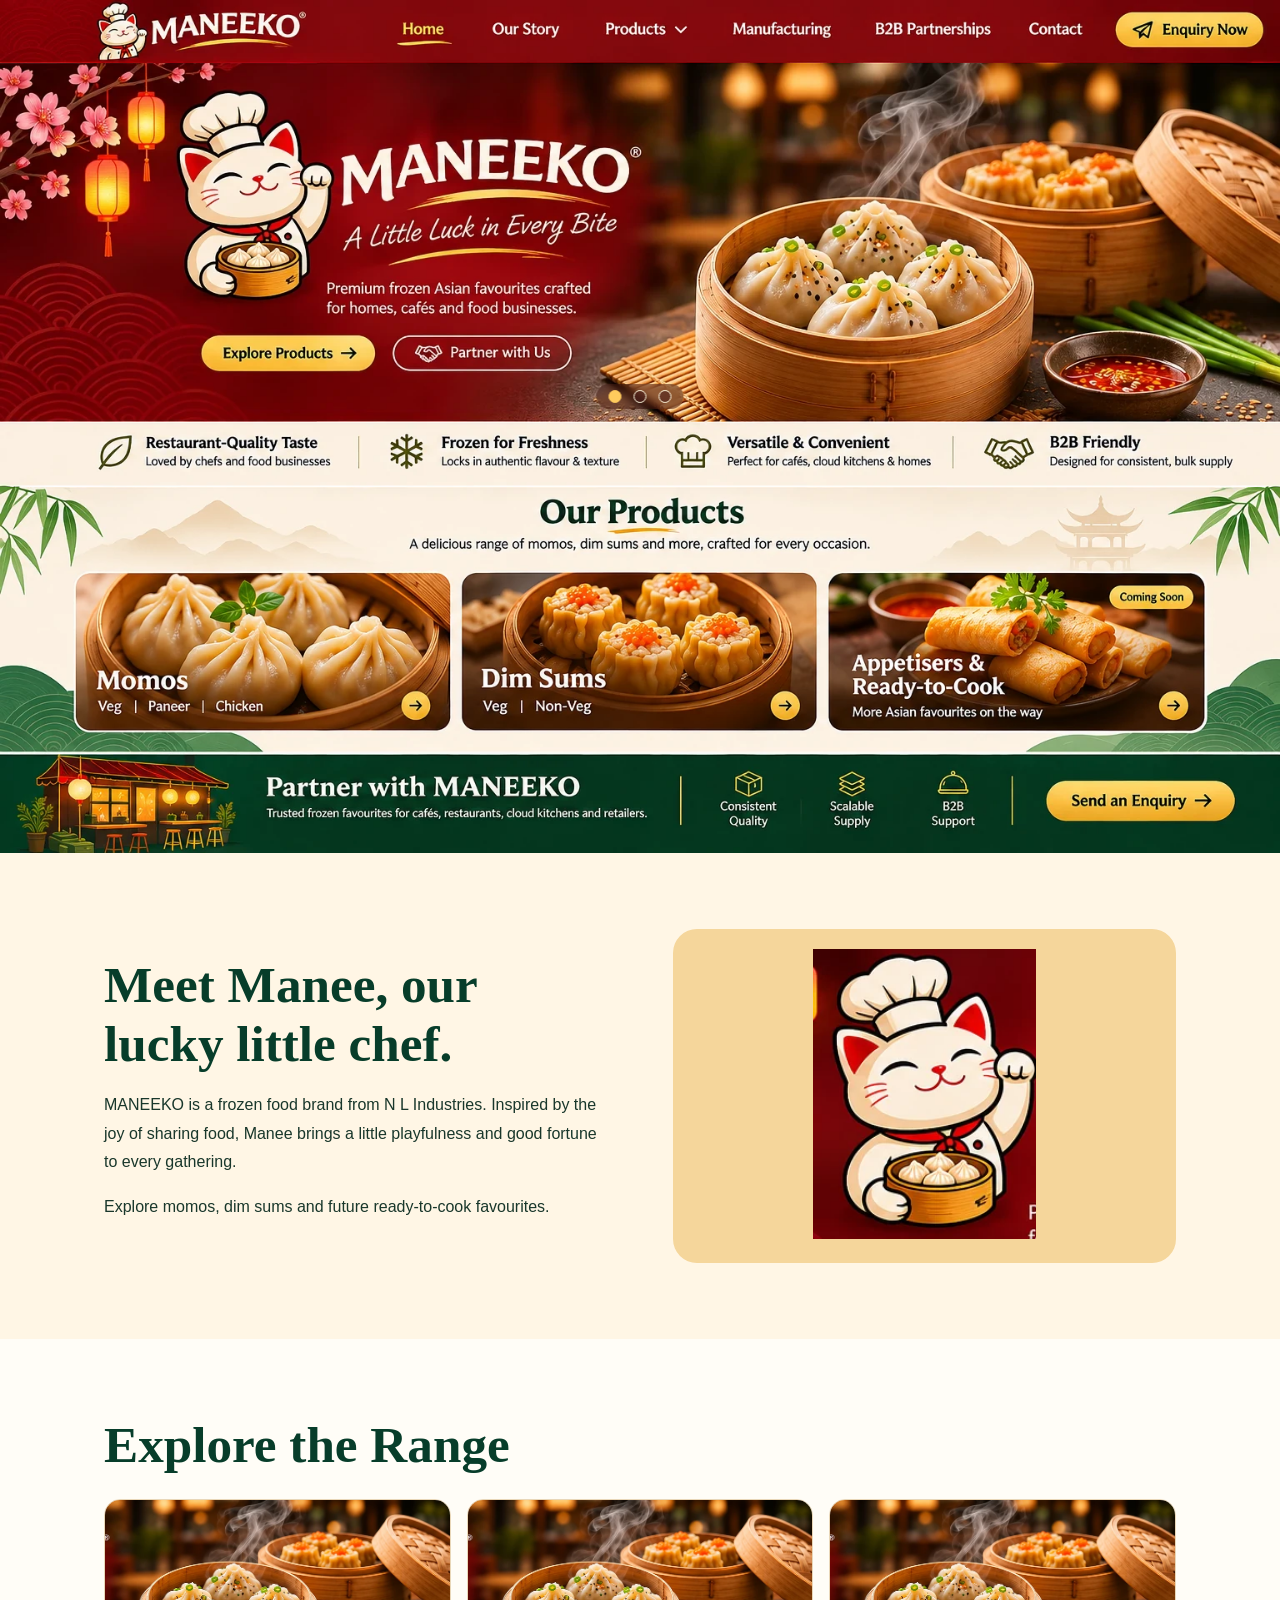
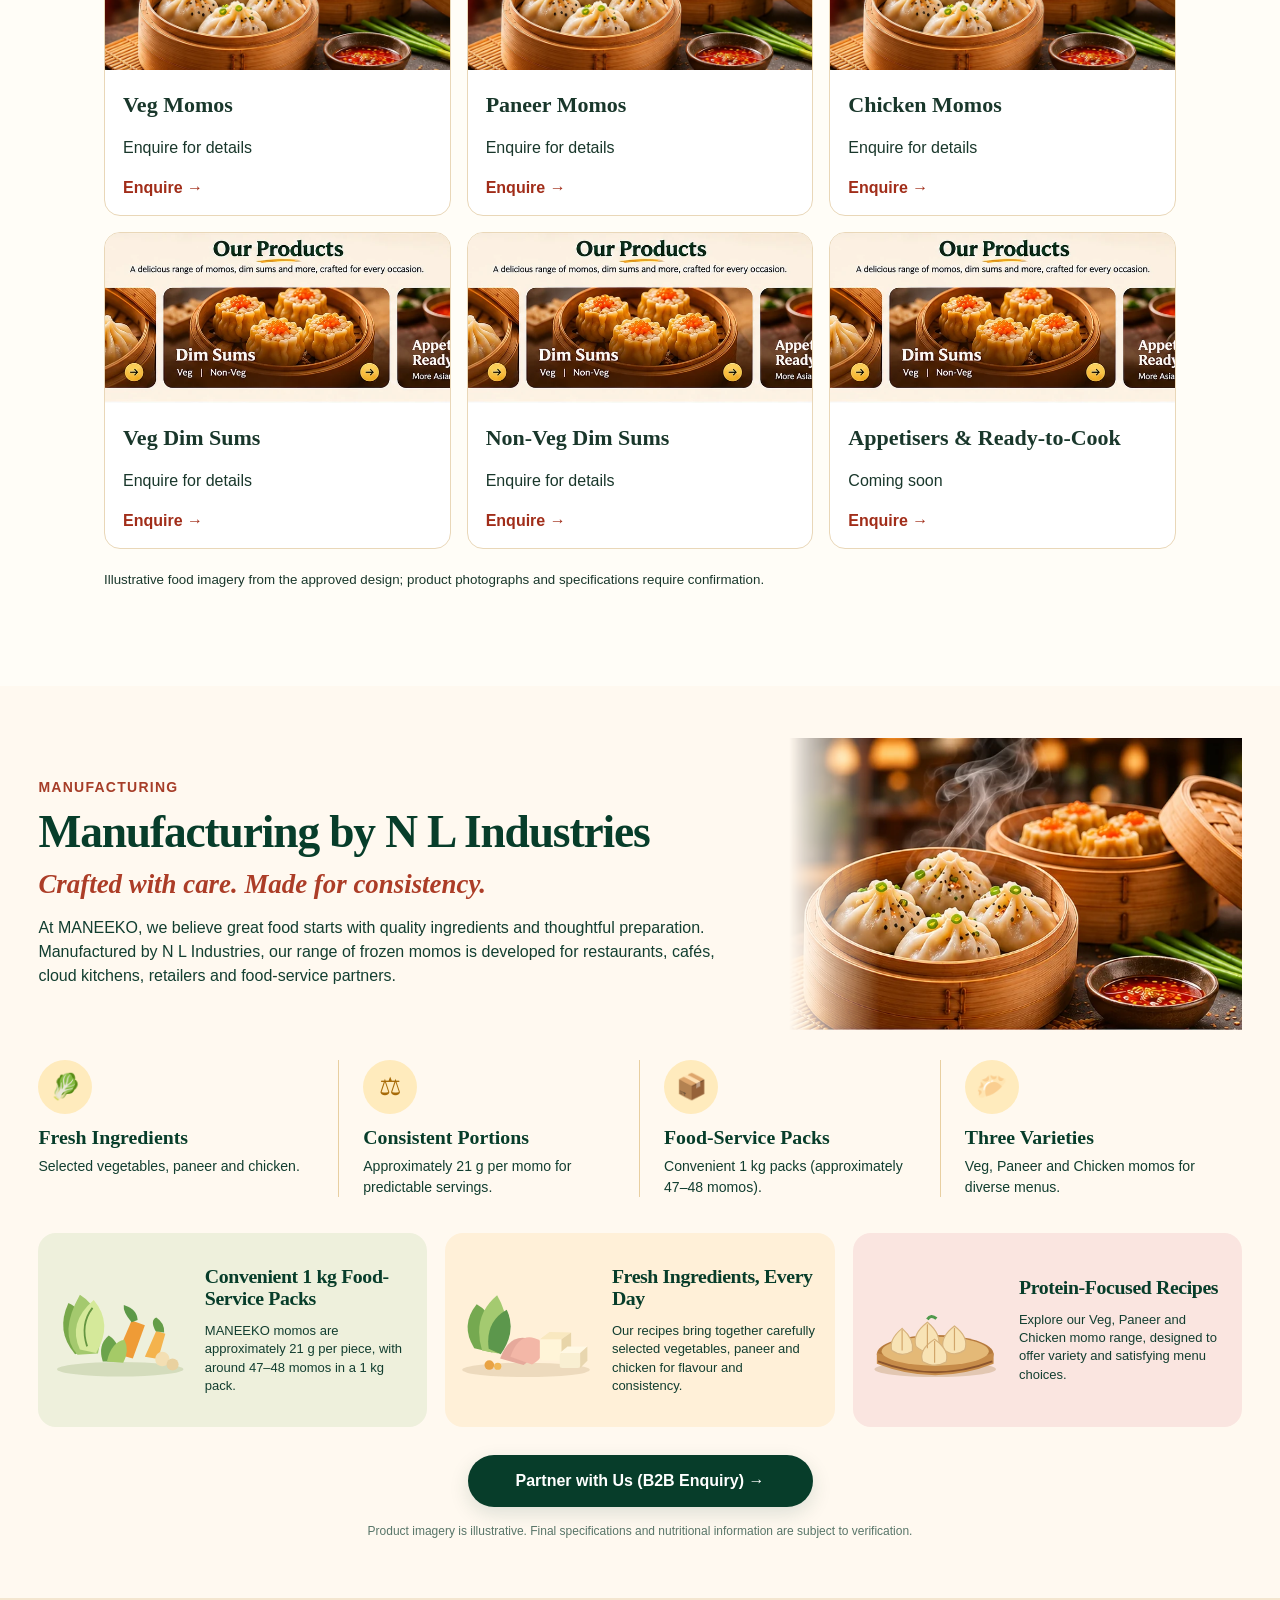
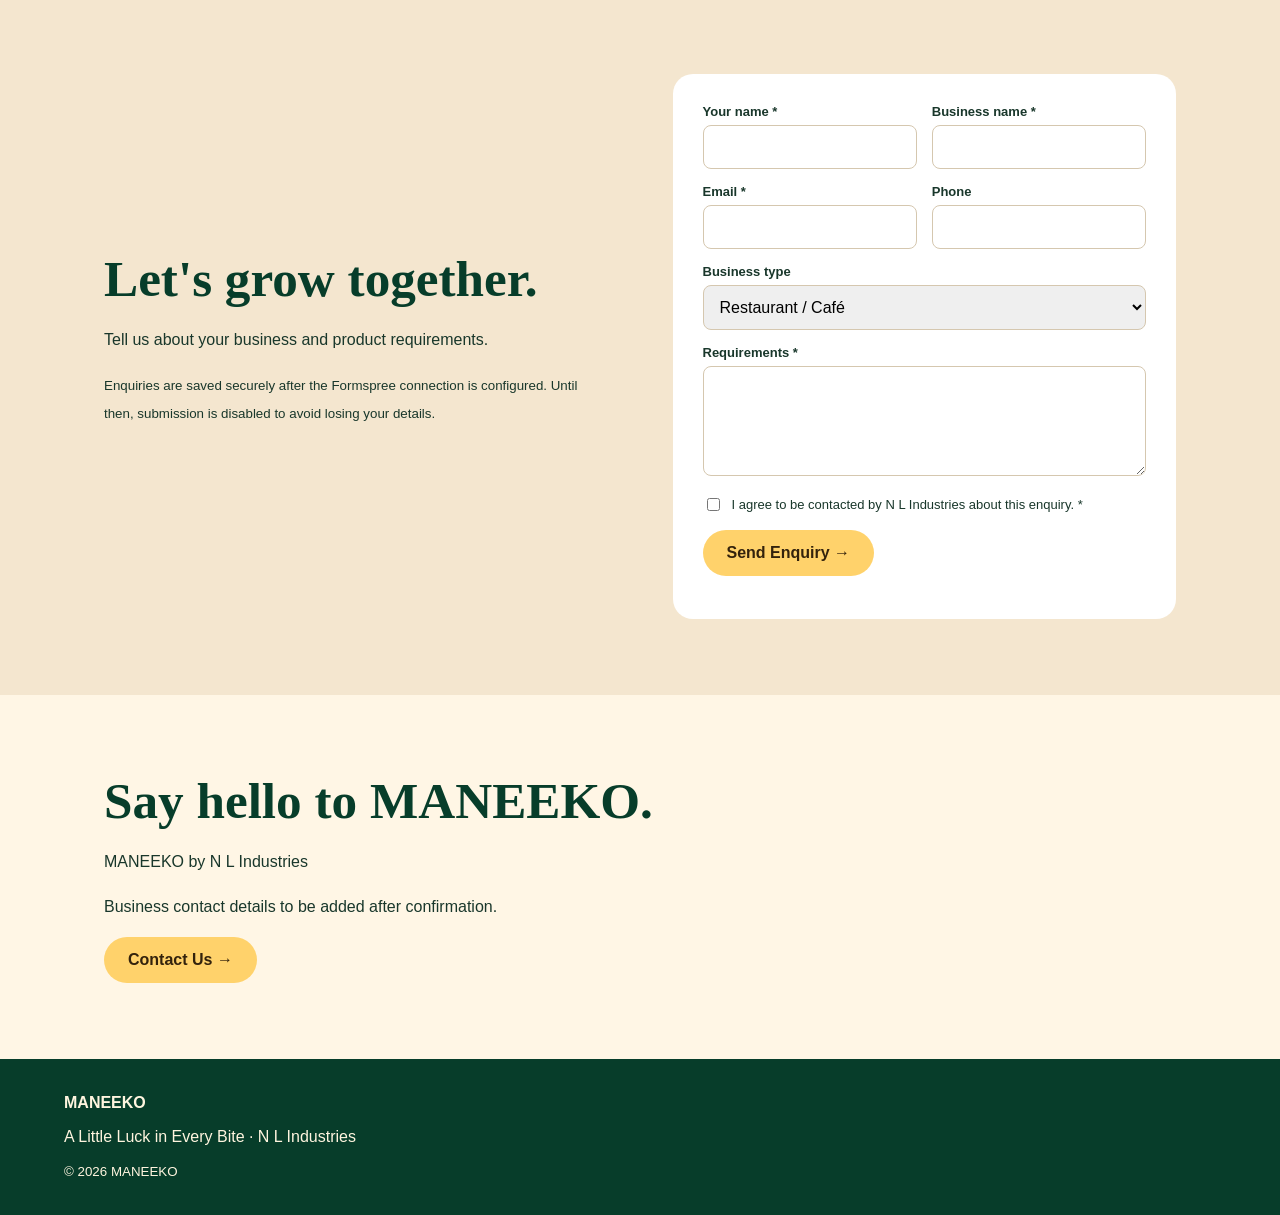
==== commit 80854f61: "Replace cropped manufacturing banner thumbnails with clean SVG illustrations and align card content" ====
--- a/index.html
+++ b/index.html
@@ -1 +1,315 @@
-<!doctype html><html lang="en"><head><meta charset="utf-8"><meta name="viewport" content="width=device-width, initial-scale=1"><meta name="description" content="MANEEKO — A Little Luck in Every Bite. Frozen momos, dim sums and food-service partnerships."><title>Home | MANEEKO</title><link rel="icon" href="assets/logo.svg" type="image/svg+xml"><link rel="stylesheet" href="assets/styles.css"><script defer src="assets/site.js"></script></head><body><header class="site-header"><div class="container nav-wrap"><a class="brand" href="index.html" aria-label="MANEEKO home"><img src="assets/logo.svg" alt="MANEEKO logo"></a><button class="menu-toggle" aria-label="Toggle navigation" aria-expanded="false" aria-controls="primary-nav">☰</button><nav class="nav-links" id="primary-nav" aria-label="Main navigation"><a href="index.html" aria-current="page">Home</a><a href="story.html">Our Story</a><a href="products.html">Products</a><a href="manufacturing.html">Manufacturing</a><a href="partnerships.html">B2B Partnerships</a><a href="contact.html">Contact</a></nav><a class="nav-cta" href="partnerships.html">Partner with us</a></div></header><main><section class="hero"><div class="container hero-grid"><div><p class="eyebrow">A brand by N L Industries</p><h1>A Little Luck in Every Bite.</h1><p class="lead">Meet MANEEKO — a joyful range of frozen favourites made for sharing, serving and making everyday food moments feel special.</p><div class="hero-actions"><a class="button" href="products.html">Explore our range</a><a class="button secondary" href="partnerships.html">B2B enquiries</a></div></div><div class="hero-art"><img src="assets/manee-mascot.svg" alt="Manee, the MANEEKO lucky cat chef"></div></div></section><section class="section"><div class="container"><div class="section-head"><div><p class="eyebrow">Good food, good fortune</p><h2>Little bites. Big smiles.</h2></div><p>From familiar favourites to versatile menu additions, MANEEKO brings an Asian-inspired touch to food moments at home and in food-service kitchens.</p></div><div class="three-grid"><article class="feature"><span class="symbol">🥟</span><h3>Momos</h3><p>Veg, paneer and chicken variants for snack time and menu favourites.</p><a href="products.html">Discover momos →</a></article><article class="feature"><span class="symbol">♨️</span><h3>Dim Sums</h3><p>Veg and non-veg options for a varied, contemporary menu.</p><a href="products.html">Discover dim sums →</a></article><article class="feature"><span class="symbol">🤝</span><h3>Made for partnerships</h3><p>Explore opportunities for cafés, restaurants, hotels and distributors.</p><a href="partnerships.html">Work with us →</a></article></div></div></section><section class="section tint"><div class="container"><div class="callout"><div><h2>Let’s put something delicious on the menu.</h2><p>Tell us about your business and the products you’re looking for.</p></div><a class="button" href="partnerships.html">Start a conversation</a></div></div></section></main><footer class="site-footer"><div class="container"><div class="footer-grid"><div><img class="footer-brand" src="assets/logo.svg" alt="MANEEKO"><p>A Little Luck in Every Bite.</p><p>A brand by N L Industries.</p></div><div><h3>Explore</h3><ul><li><a href="story.html">Our Story</a></li><li><a href="products.html">Products</a></li><li><a href="manufacturing.html">Manufacturing</a></li></ul></div><div><h3>Work with us</h3><ul><li><a href="partnerships.html">B2B Partnerships</a></li><li><a href="contact.html">Contact</a></li></ul></div></div><div class="footer-bottom">© 2026 MANEEKO · A brand by N L Industries. Product illustrations are indicative.</div></div></footer></body></html>+<!doctype html>
+<html lang="en">
+<head>
+<meta charset="utf-8">
+<meta name="viewport" content="width=device-width,initial-scale=1">
+<meta name="description" content="MANEEKO — A Little Luck in Every Bite. Momos, dim sums and frozen food partnerships.">
+<title>MANEEKO | A Little Luck in Every Bite</title>
+<style>
+:root{--red:#800c0a;--green:#073d2a;--cream:#fff6e5;--gold:#ffd26b}
+*{box-sizing:border-box}html{scroll-behavior:smooth}body{margin:0;background:var(--cream);color:#19372b;font-family:Arial,Helvetica,sans-serif}a{color:inherit;text-decoration:none}button,input,textarea,select{font:inherit}button{cursor:pointer}
+.reference{position:relative;width:100%;background-size:100% 100%;background-repeat:no-repeat}
+.header{height:clamp(60px,4.948vw,90px);background-image:url("assets/header.webp");position:sticky;top:0;z-index:30;background-color:var(--red)}
+.header .navhotspots{position:absolute;left:30%;right:10%;top:0;height:100%;display:flex;justify-content:space-around;align-items:center}
+.hotspot{display:block;position:absolute;z-index:2}
+.navhotspots a{height:100%;flex:1}
+.navhotspots a:focus-visible,.hotspot:focus-visible{outline:3px solid var(--gold);outline-offset:-3px}
+.mobile-menu{display:none}
+.hero{aspect-ratio:1536/431;background-image:url("assets/hero.webp");background-color:var(--red)}
+.hero .products-link{left:15%;top:78%;width:15%;height:14%}
+.hero .partner-link{left:31%;top:78%;width:15%;height:14%}
+.benefits{aspect-ratio:1536/78;background-image:url("assets/benefits.webp")}
+.products{aspect-ratio:1536/320;background-image:url("assets/products.webp")}
+.products .p1{left:5.8%;top:32%;width:29.5%;height:54%}
+.products .p2{left:36%;top:32%;width:28%;height:54%}
+.products .p3{left:64.7%;top:32%;width:29.6%;height:54%}
+.partner{aspect-ratio:1536/119;background-image:url("assets/partner.webp")}
+.partner .partner-link{left:82%;top:20%;width:16%;height:65%}
+.content{max-width:1120px;margin:auto;padding:76px 24px}
+.content h2{font:700 clamp(32px,4vw,52px) Georgia,serif;color:var(--green);margin:0 0 18px}
+.content p{line-height:1.8}
+.split{display:grid;grid-template-columns:1fr 1fr;gap:65px;align-items:center}
+.cat-panel{background:#f5d69b;border-radius:24px;text-align:center;padding:20px}
+.cat-panel img{height:290px;max-width:100%;object-fit:contain}
+.catalogue{background:#fffdf7}
+.catalogue-grid{display:grid;grid-template-columns:repeat(3,1fr);gap:16px;margin-top:25px}
+.catalogue-card{border:1px solid #e9d7b8;background:white;border-radius:16px;overflow:hidden}
+.catalogue-card img{width:100%;height:170px;object-fit:cover}
+.catalogue-card div{padding:18px}
+.catalogue-card h3{font:700 22px Georgia,serif;margin:0 0 9px}
+.catalogue-card a{color:#a12d19;font-weight:700}
+.notice{background:#fff3d9;padding:14px 18px;border-left:4px solid #d7a33f}
+.enquiry{background:#f4e6cf}
+.form{background:white;border-radius:20px;padding:30px;display:grid;grid-template-columns:1fr 1fr;gap:15px}
+.form label{display:block;font-weight:700;font-size:13px;margin-bottom:6px}
+.form input,.form textarea,.form select{width:100%;padding:12px;border:1px solid #d5c7af;border-radius:8px}
+.form textarea{min-height:110px}
+.wide{grid-column:1/-1}
+.btn{display:inline-block;border:0;border-radius:30px;background:var(--gold);padding:14px 24px;font-weight:800;color:#33220c}
+#form-status{white-space:pre-wrap;font-size:13px}
+footer{background:var(--green);color:#fff5df;padding:35px 5%}
+section{scroll-margin-top:90px}
+.mobile-nav{display:none!important}
+.mobile-nav.open{display:grid!important}
+.mobile-hero{display:none}
+@media(max-width:780px){
+ .header{height:65px;background-size:auto 65px;background-position:left center;background-color:var(--red)}
+ .header .navhotspots{display:none}
+ .mobile-menu{display:block;position:absolute;right:15px;top:13px;background:#f8c75f;border:0;border-radius:10px;padding:9px 13px}
+ .mobile-nav{display:none;position:absolute;top:65px;left:0;right:0;background:#790b09;color:white;padding:20px;box-shadow:0 12px 22px #0003}
+ .mobile-nav.open{display:grid;gap:17px}
+ .hero{display:none}
+ .mobile-hero{display:block;background:linear-gradient(120deg,#760906,#a31913);color:#fff8e7;text-align:center;padding:28px 20px 0}
+ .mobile-hero img.mascot{width:145px;height:170px;object-fit:cover;object-position:center}
+ .mobile-hero h1{font:700 46px Georgia,serif;margin:4px 0}
+ .mobile-hero .tag{font:italic 23px Georgia,serif;color:#ffe4a3}
+ .mobile-hero p{line-height:1.6}
+ .mobile-hero .buttons{display:flex;gap:10px;justify-content:center;flex-wrap:wrap;margin:20px 0}
+ .mobile-hero .photo{display:block;width:100%;height:230px;object-fit:cover;-webkit-mask-image:linear-gradient(transparent,#000 28%);mask-image:linear-gradient(transparent,#000 28%)}
+ .benefits{display:none}
+ .products{aspect-ratio:1536/320}
+ .partner{aspect-ratio:1536/119}
+ .split{grid-template-columns:1fr}
+ .catalogue-grid{grid-template-columns:1fr 1fr}
+ .content{padding:55px 20px}
+}
+@media(max-width:500px){.catalogue-grid,.form{grid-template-columns:1fr}.products{display:none}.partner{display:none}.mobile-product-cards{display:grid!important}.mobile-product-cards a{position:relative;display:block;border-radius:16px;overflow:hidden;height:190px}.mobile-product-cards img{width:100%;height:100%;object-fit:cover}.mobile-product-cards b{position:absolute;bottom:0;left:0;right:0;color:white;background:linear-gradient(transparent,#26160ddd);padding:30px 15px 15px;font:700 27px Georgia,serif}}
+.mobile-product-cards{display:none;gap:12px;padding:22px}
+
+/* Desktop navigation is already painted into the approved header image.
+   Invisible hit targets avoid duplicating those labels. */
+.header .navhotspots{position:absolute;inset:0;display:block;height:100%;pointer-events:none;font-size:0;color:transparent}
+.header .navhotspots .nav-hit{position:absolute;top:0;height:100%;width:auto;display:block;pointer-events:auto;background:transparent;border:0;padding:0;cursor:pointer}
+.header .navhotspots .nav-home{left:30.5%;width:6%}
+.header .navhotspots .nav-story{left:37.4%;width:8%}
+.header .navhotspots .nav-products{left:45.1%;width:8.4%}
+.header .navhotspots .nav-manufacturing{left:54.3%;width:12.6%}
+.header .navhotspots .nav-b2b{left:66.6%;width:13.8%}
+.header .navhotspots .nav-contact{left:79.8%;width:7%}
+.header .navhotspots .nav-enquiry{left:87%;width:12.4%}
+.product-nav{display:contents}
+.product-dropdown{position:absolute;top:calc(100% - 1px);left:44%;min-width:255px;background:#fff8e8;color:#173b2b;border:1px solid #e4c17a;border-radius:0 0 15px 15px;box-shadow:0 15px 30px #270c0c55;z-index:40;pointer-events:auto;padding:9px}
+.product-dropdown[hidden]{display:none!important}
+.product-dropdown a{display:block;padding:12px 15px;border-radius:8px;font-weight:800;font-size:15px}
+.product-dropdown a:hover,.product-dropdown a:focus-visible{background:#f5dfac}
+.product-dropdown a span{display:block;font-weight:400;font-size:12px;margin-top:4px;color:#665b4a}
+.nav-hit:focus-visible{outline:3px solid #f9cc61;outline-offset:-5px}
+.form button:disabled{opacity:.6;cursor:wait}
+.form .consent{display:flex;align-items:flex-start;gap:9px;font-size:13px;line-height:1.5}
+.form .consent input{width:auto;margin-top:3px}
+.form .consent label{margin:0;font-weight:400}
+.form .honeypot{position:absolute;left:-9999px;opacity:0;pointer-events:none}
+.form-status{padding:10px 12px;border-radius:8px;background:#f8eed8}
+@media(max-width:780px){.header{background-image:url('assets/header-logo.webp')}.header .navhotspots{display:none}.product-dropdown{display:none}}
+
+/* One set of interactive dots only; baked-in dots removed from approved hero asset. */
+.hero-slider{position:relative;background:#810d0b;overflow:hidden}
+.hero-slide{display:none;position:relative}
+.hero-slide.active{display:block}
+.hero-slide.photo-slide{aspect-ratio:1536/431;background:linear-gradient(90deg,#760b0a 0%,#8b110d 49%,#4b1a12 100%);color:#fff7e8}
+.photo-slide .slide-copy{position:absolute;z-index:2;left:11%;top:20%;width:41%}
+.photo-slide h1{font:700 clamp(36px,4.6vw,70px) Georgia,serif;margin:0 0 15px}
+.photo-slide p{font-size:clamp(16px,1.5vw,22px);line-height:1.5;margin:0 0 24px}
+.photo-slide .slide-photo{position:absolute;right:0;top:0;width:60%;height:100%;object-fit:cover;-webkit-mask-image:linear-gradient(90deg,transparent,#000 34%);mask-image:linear-gradient(90deg,transparent,#000 34%)}
+.slider-controls{position:absolute;z-index:5;left:50%;bottom:13px;transform:translateX(-50%);display:flex;align-items:center;gap:12px;background:#330b0866;border-radius:30px;padding:6px 12px;backdrop-filter:blur(4px)}
+.slider-dot{height:13px;width:13px;padding:0;border:1.5px solid #fff8de;background:#4d211d99;border-radius:50%}
+.slider-dot.active{background:#ffcb5d;border-color:#ffcb5d}
+.slider-arrow{display:none}
+@media(max-width:780px){.hero-slider{display:none}.mobile-nav{display:none!important}.mobile-nav.open{display:grid!important}}
+
+/* MANEEKO approved manufacturing redesign */
+.manufacturing-v2{background:#fff8ed;color:#123e30;position:relative;overflow:hidden}
+.manufacturing-v2 .manufacturing-inner{max-width:1440px;margin:auto;padding:75px 32px 68px}
+.manufacturing-v2 .eyebrow{font-weight:800;color:#a63d28;letter-spacing:.09em;text-transform:uppercase;font-size:14px}
+.manufacturing-v2 h2{font:700 clamp(34px,4.5vw,66px) Georgia,serif;color:#073d2a;margin:13px 0 12px}
+.manufacturing-v2 .manufacturing-tagline{font:italic 700 clamp(23px,2.6vw,34px) Georgia,serif;color:#ac3d27;margin:0 0 16px}
+.manufacturing-v2 .manufacturing-intro{max-width:770px;font-size:clamp(16px,1.4vw,19px);line-height:1.65;margin:0}
+.manufacturing-top{display:grid;grid-template-columns:minmax(0,1.25fr) minmax(260px,.75fr);gap:35px;align-items:center}
+.manufacturing-photo{width:100%;aspect-ratio:1.2;object-fit:cover;border-radius:28px;box-shadow:0 16px 40px #2c311522}
+.manufacturing-features{display:grid;grid-template-columns:repeat(4,1fr);gap:18px;margin:42px 0}
+.manufacturing-feature{border-right:1px solid #e7cf9d;padding:0 15px 0 0}
+.manufacturing-feature:last-child{border:0}
+.manufacturing-feature .feature-icon{display:inline-grid;place-items:center;width:48px;height:48px;border-radius:50%;background:#f9e4b2;color:#a76a07;font-size:25px;margin-bottom:10px}
+.manufacturing-feature h3{font:700 21px Georgia,serif;margin:0 0 8px;color:#073d2a}
+.manufacturing-feature p{font-size:15px;line-height:1.5;margin:0}
+.manufacturing-cards{display:grid;grid-template-columns:repeat(3,minmax(0,1fr));gap:18px}
+.manufacturing-card{padding:26px;border-radius:20px;min-height:220px;background:#eef0dc}
+.manufacturing-card:nth-child(2){background:#fff0d8}
+.manufacturing-card:nth-child(3){background:#fae5e0}
+.manufacturing-card .card-icon{font-size:34px;display:block;margin-bottom:16px}
+.manufacturing-card h3{font:700 clamp(22px,2vw,28px) Georgia,serif;margin:0 0 12px;color:#073d2a}
+.manufacturing-card p{font-size:16px;line-height:1.6;margin:0}
+.manufacturing-action{text-align:center;margin-top:36px}
+.manufacturing-action a{display:inline-block;background:#073d2a;color:white;border-radius:999px;padding:18px 40px;font-weight:700;box-shadow:0 7px 20px #073d2a22}
+.manufacturing-action a:hover,.manufacturing-action a:focus-visible{background:#145b42}
+.manufacturing-note{font-size:12px;opacity:.7;text-align:center;margin-top:17px}
+@media(max-width:900px){.manufacturing-top{grid-template-columns:1fr 1fr}.manufacturing-features{grid-template-columns:repeat(2,1fr)}.manufacturing-feature:nth-child(2){border:0}.manufacturing-cards{grid-template-columns:1fr 1fr}.manufacturing-card:last-child{grid-column:1/-1}}
+@media(max-width:650px){.manufacturing-v2 .manufacturing-inner{padding:52px 20px}.manufacturing-top{grid-template-columns:1fr}.manufacturing-photo{aspect-ratio:16/9}.manufacturing-features{gap:20px}.manufacturing-feature h3{font-size:18px}.manufacturing-cards{grid-template-columns:1fr}.manufacturing-card:last-child{grid-column:auto}.manufacturing-action a{width:100%;padding:17px 18px}}
+
+
+/* Manufacturing visual alignment revision */
+.manufacturing-v2{background:#fff9f0}
+.manufacturing-v2 .manufacturing-inner{max-width:1600px;padding:62px clamp(24px,4vw,72px) 56px}
+.manufacturing-top{grid-template-columns:minmax(0,1.35fr) minmax(340px,.85fr);gap:32px;align-items:center}
+.manufacturing-v2 h2{font-size:clamp(35px,3.55vw,60px);line-height:1.08;letter-spacing:-.025em}
+.manufacturing-v2 .manufacturing-tagline{font-size:clamp(22px,2.1vw,32px)}
+.manufacturing-v2 .manufacturing-intro{font-size:clamp(16px,1.25vw,19px);line-height:1.52}
+.manufacturing-photo{border-radius:0;box-shadow:none;aspect-ratio:1.55;object-position:center;mask-image:linear-gradient(90deg,transparent 0%,#000 20%);-webkit-mask-image:linear-gradient(90deg,transparent 0%,#000 20%)}
+.manufacturing-features{grid-template-columns:repeat(4,minmax(0,1fr));gap:0;margin:34px 0 38px}
+.manufacturing-feature{padding:0 24px;border-right:1px solid #e8cfa1}
+.manufacturing-feature:first-child{padding-left:0}
+.manufacturing-feature:last-child{padding-right:0}
+.manufacturing-feature .feature-icon{width:54px;height:54px;background:#ffebbd;margin:0 0 12px;font-size:25px}
+.manufacturing-feature h3{font-size:clamp(18px,1.55vw,24px);line-height:1.15;margin:0 0 8px}
+.manufacturing-feature p{font-size:clamp(14px,1.1vw,16px);line-height:1.45}
+.manufacturing-cards{grid-template-columns:repeat(3,minmax(0,1fr));gap:18px}
+.manufacturing-card{min-height:196px;padding:22px 20px;border-radius:18px;display:grid;grid-template-columns:38% minmax(0,1fr);gap:16px;align-items:center;overflow:hidden}
+.manufacturing-card .card-icon{display:none}
+.manufacturing-card .card-visual{width:100%;height:155px;object-fit:cover;border-radius:14px;display:block;mix-blend-mode:multiply}
+.manufacturing-card h3{font-size:clamp(20px,1.65vw,27px);line-height:1.15;margin:0 0 12px;letter-spacing:-.02em}
+.manufacturing-card p{font-size:clamp(14px,1.04vw,16px);line-height:1.48}
+.manufacturing-action{margin-top:32px}
+.manufacturing-action a{min-width:345px;padding:17px 32px}
+@media(max-width:1100px){.manufacturing-top{grid-template-columns:1.2fr .8fr}.manufacturing-card{grid-template-columns:1fr;padding:20px}.manufacturing-card .card-visual{height:135px}.manufacturing-features{grid-template-columns:repeat(4,minmax(0,1fr))}.manufacturing-feature{padding:0 12px}}
+@media(max-width:780px){.manufacturing-top{grid-template-columns:1fr}.manufacturing-photo{max-height:280px;mask-image:none;-webkit-mask-image:none;border-radius:16px}.manufacturing-features{grid-template-columns:repeat(2,minmax(0,1fr));row-gap:25px}.manufacturing-feature:nth-child(2){border:0}.manufacturing-feature:nth-child(3){padding-left:0}.manufacturing-cards{grid-template-columns:1fr}.manufacturing-card,.manufacturing-card:last-child{grid-template-columns:34% minmax(0,1fr);min-height:180px}.manufacturing-card .card-visual{height:145px}.manufacturing-v2 .manufacturing-inner{padding:48px 20px}}
+@media(max-width:460px){.manufacturing-card,.manufacturing-card:last-child{grid-template-columns:35% minmax(0,1fr);gap:12px;padding:14px}.manufacturing-card h3{font-size:19px}.manufacturing-card p{font-size:13px}.manufacturing-card .card-visual{height:130px}.manufacturing-feature{padding:0 10px}.manufacturing-feature h3{font-size:17px}.manufacturing-action a{min-width:0;width:100%}}
+
+
+/* Manufacturing cards: final visual alignment to approved reference */
+.manufacturing-v2 .manufacturing-inner{max-width:1760px;padding:52px clamp(22px,3vw,52px) 48px}
+.manufacturing-cards{display:grid;grid-template-columns:repeat(3,minmax(0,1fr));gap:18px}
+.manufacturing-card,.manufacturing-card:last-child{display:grid;grid-template-columns:minmax(0,40%) minmax(0,60%);align-items:center;gap:12px;min-height:194px;padding:18px 18px 18px 10px;border-radius:18px}
+.manufacturing-card .card-visual{width:100%;height:auto;max-height:164px;object-fit:contain;mix-blend-mode:normal;display:block;overflow:visible}
+.manufacturing-card .card-copy{min-width:0}
+.manufacturing-card h3{font-size:clamp(19px,1.55vw,27px);line-height:1.13;margin:0 0 12px;letter-spacing:-.02em}
+.manufacturing-card p{font-size:clamp(13px,1vw,16px);line-height:1.42;overflow-wrap:normal}
+.manufacturing-features{margin:30px 0 36px}
+.manufacturing-action{margin-top:28px}
+@media(max-width:1100px){.manufacturing-card,.manufacturing-card:last-child{grid-template-columns:1fr;gap:6px;align-content:start;padding:18px}.manufacturing-card .card-visual{height:120px;max-width:210px;margin:auto}.manufacturing-card h3{font-size:21px}}
+@media(max-width:780px){.manufacturing-cards{grid-template-columns:1fr}.manufacturing-card,.manufacturing-card:last-child{grid-template-columns:35% minmax(0,1fr);align-items:center;min-height:155px;padding:15px;gap:14px}.manufacturing-card .card-visual{height:auto;max-height:145px}.manufacturing-card h3{font-size:clamp(19px,4vw,24px)}}
+@media(max-width:420px){.manufacturing-card,.manufacturing-card:last-child{grid-template-columns:32% minmax(0,1fr);gap:10px;padding:12px}.manufacturing-card h3{font-size:18px}.manufacturing-card p{font-size:13px}}
+
+</style>
+</head>
+<body>
+<header class="header reference">
+ <nav class="navhotspots" aria-label="Primary navigation">
+  <a class="nav-hit nav-home" href="#home" aria-label="Home"></a>
+  <a class="nav-hit nav-story" href="#story" aria-label="Our Story"></a>
+  <div class="product-nav"><button type="button" id="product-trigger" class="nav-hit nav-products" aria-label="Open Products menu" aria-expanded="false" aria-controls="product-dropdown"></button>
+    <div id="product-dropdown" class="product-dropdown" hidden>
+      <a href="#momos">Momos <span>Veg · Paneer · Chicken</span></a>
+      <a href="#dimsums">Dim Sums <span>Veg · Non-Veg</span></a>
+      <a href="#coming-soon">Coming Soon <span>Appetisers & Ready-to-Cook</span></a>
+    </div>
+  </div>
+  <a class="nav-hit nav-manufacturing" href="#manufacturing" aria-label="Manufacturing"></a>
+  <a class="nav-hit nav-b2b" href="#partners" aria-label="B2B Partnerships"></a>
+  <a class="nav-hit nav-contact" href="#contact" aria-label="Contact"></a>
+  <a class="nav-hit nav-enquiry" href="#enquiry" aria-label="Enquiry Now"></a>
+ </nav>
+ <button class="mobile-menu" id="menu" aria-expanded="false" aria-controls="mobile-nav">☰ Menu</button>
+ <nav id="mobile-nav" class="mobile-nav" aria-label="Mobile navigation"><a href="#home">Home</a><a href="#story">Our Story</a><a href="#catalogue">Products</a><a href="#momos">Momos</a><a href="#dimsums">Dim Sums</a><a href="#coming-soon">Coming Soon</a><a href="#manufacturing">Manufacturing</a><a href="#partners">B2B Partnerships</a><a href="#contact">Contact</a></nav>
+</header>
+<main>
+<div id="home" class="hero-slider" aria-label="MANEEKO featured products carousel">
+ <section class="hero hero-slide reference active" aria-label="MANEEKO — A Little Luck in Every Bite"><a class="hotspot products-link" href="#products" aria-label="Explore products"></a><a class="hotspot partner-link" href="#partners" aria-label="Partner with us"></a></section>
+ <section class="hero-slide photo-slide" aria-label="Momos collection"><div class="slide-copy"><h1>Meet Our Momos</h1><p>Explore Veg, Paneer and Chicken Momos from MANEEKO.</p><a class="btn" href="#momos">Explore Momos →</a></div><img class="slide-photo" src="assets/momos-banner.webp" alt="Momos in a bamboo steamer from the approved design"></section>
+ <section class="hero-slide photo-slide" aria-label="Dim sums collection"><div class="slide-copy"><h1>Discover Dim Sums</h1><p>Explore Veg and Non-Veg Dim Sums for your menu.</p><a class="btn" href="#dimsums">Explore Dim Sums →</a></div><img class="slide-photo" src="assets/dimsums-banner.webp" alt="Dim sums in a bamboo steamer from the approved design"></section>
+ <div class="slider-controls" aria-label="Banner controls"><button class="slider-arrow" id="slide-prev" aria-label="Previous banner">‹</button><button class="slider-dot active" data-slide="0" aria-label="Show MANEEKO banner" aria-pressed="true"></button><button class="slider-dot" data-slide="1" aria-label="Show Momos banner" aria-pressed="false"></button><button class="slider-dot" data-slide="2" aria-label="Show Dim Sums banner" aria-pressed="false"></button><button class="slider-arrow" id="slide-next" aria-label="Next banner">›</button></div>
+</div>
+<section class="mobile-hero"><img class="mascot" src="assets/mobile-mascot.webp" alt="Manee lucky cat chef from approved design"><h1>MANEEKO</h1><div class="tag">A Little Luck in Every Bite</div><p>Frozen Asian favourites for homes, cafés and food businesses.</p><div class="buttons"><a class="btn" href="#products">Explore Products →</a><a class="btn" href="#partners">Partner with Us</a></div><img class="photo" src="assets/mobile-food.webp" alt="Steaming dumplings in bamboo baskets"></section>
+<div class="benefits reference" aria-label="MANEEKO brand benefits"></div>
+<section id="products" class="products reference" aria-label="Our products">
+ <a class="hotspot p1" href="#catalogue" aria-label="Explore momos"></a><a class="hotspot p2" href="#catalogue" aria-label="Explore dim sums"></a><a class="hotspot p3" href="#catalogue" aria-label="Explore upcoming appetisers"></a>
+</section>
+<div class="mobile-product-cards"><a href="#catalogue"><img src="assets/products.webp" alt="Momos and dim sums"><b>Explore Our Products →</b></a></div>
+<section id="partners" class="partner reference" aria-label="Partner with MANEEKO"><a class="hotspot partner-link" href="#enquiry" aria-label="Send a business enquiry"></a></section>
+<section id="story" class="content split"><div><h2>Meet Manee, our lucky little chef.</h2><p>MANEEKO is a frozen food brand from N L Industries. Inspired by the joy of sharing food, Manee brings a little playfulness and good fortune to every gathering.</p><p>Explore momos, dim sums and future ready-to-cook favourites.</p></div><div class="cat-panel"><img src="assets/mobile-mascot.webp" alt="Manee lucky cat chef"></div></section>
+<section id="catalogue" class="catalogue"><div class="content"><h2>Explore the Range</h2><div id="momos"></div><div id="dimsums"></div><div id="coming-soon"></div><div class="catalogue-grid" id="catalogue-grid"></div><p><small>Illustrative food imagery from the approved design; product photographs and specifications require confirmation.</small></p></div></section>
+<section id="manufacturing" class="manufacturing-v2" aria-labelledby="manufacturing-heading">
+ <div class="manufacturing-inner">
+  <div class="manufacturing-top">
+   <div>
+    <div class="eyebrow">Manufacturing</div>
+    <h2 id="manufacturing-heading">Manufacturing by N L Industries</h2>
+    <p class="manufacturing-tagline">Crafted with care. Made for consistency.</p>
+    <p class="manufacturing-intro">At MANEEKO, we believe great food starts with quality ingredients and thoughtful preparation. Manufactured by N L Industries, our range of frozen momos is developed for restaurants, cafés, cloud kitchens, retailers and food-service partners.</p>
+   </div>
+   <img class="manufacturing-photo" src="assets/mobile-food.webp" alt="Illustrative steamed dumplings in bamboo baskets" loading="lazy">
+  </div>
+  <div class="manufacturing-features">
+   <div class="manufacturing-feature"><span class="feature-icon" aria-hidden="true">🥬</span><h3>Fresh Ingredients</h3><p>Selected vegetables, paneer and chicken.</p></div>
+   <div class="manufacturing-feature"><span class="feature-icon" aria-hidden="true">⚖</span><h3>Consistent Portions</h3><p>Approximately 21 g per momo for predictable servings.</p></div>
+   <div class="manufacturing-feature"><span class="feature-icon" aria-hidden="true">📦</span><h3>Food-Service Packs</h3><p>Convenient 1 kg packs (approximately 47–48 momos).</p></div>
+   <div class="manufacturing-feature"><span class="feature-icon" aria-hidden="true">🥟</span><h3>Three Varieties</h3><p>Veg, Paneer and Chicken momos for diverse menus.</p></div>
+  </div>
+  <div class="manufacturing-cards">
+   <article class="manufacturing-card"><svg class="card-visual" viewBox="0 0 240 170" role="img" aria-label="Illustration of fresh vegetables"><ellipse cx="120" cy="150" rx="105" ry="12" fill="#9aaf7550"/><path d="M45 125Q12 87 34 40Q65 53 77 112Z" fill="#78a84a"/><path d="M49 126Q17 90 53 26Q99 54 83 124Z" fill="#a4c96e"/><path d="M53 117Q32 73 76 35Q109 74 80 123Z" fill="#d5e99a"/><path d="M65 112Q53 75 74 48" fill="none" stroke="#659641" stroke-width="3"/><path d="M115 125L139 69L161 77L141 132Z" fill="#ef9b36"/><path d="M139 72Q124 54 126 43Q148 50 149 68" fill="#5c9948"/><path d="M161 129L180 86L195 91L183 133Z" fill="#f4b34d"/><path d="M179 87Q169 69 180 64Q194 73 193 89" fill="#649d48"/><path d="M91 137Q82 110 101 94Q123 108 115 137Z" fill="#6ba34b"/><path d="M98 137Q105 105 127 101Q136 119 125 139Z" fill="#a5ca67"/><circle cx="190" cy="133" r="12" fill="#f3dfb3"/><circle cx="207" cy="142" r="10" fill="#e9d19f"/></svg><div class="card-copy"><h3>Convenient 1 kg Food-Service Packs</h3><p>MANEEKO momos are approximately 21 g per piece, with around 47–48 momos in a 1 kg pack.</p></div></article>
+   <article class="manufacturing-card"><svg class="card-visual" viewBox="0 0 240 170" role="img" aria-label="Illustration of vegetables, paneer and chicken ingredients"><ellipse cx="118" cy="151" rx="106" ry="12" fill="#d3b99366"/><path d="M32 115Q8 77 36 42Q73 62 62 122Z" fill="#75a950"/><path d="M45 119Q28 62 70 27Q99 77 72 124Z" fill="#a4ca70"/><path d="M56 116Q50 71 86 51Q103 87 76 125Z" fill="#5c974c"/><path d="M75 132Q90 91 122 99Q139 126 114 143Z" fill="#e6a99b"/><path d="M92 129Q109 83 142 103Q154 128 128 142Z" fill="#f3b7a7"/><rect x="141" y="100" width="36" height="35" rx="4" fill="#fff5d8"/><path d="M141 100L157 88L193 89L177 100Z" fill="#f9e8c0"/><path d="M177 100L193 89L193 125L177 135Z" fill="#e8d5a9"/><rect x="174" y="123" width="34" height="25" rx="4" fill="#f9efd2"/><path d="M174 123L187 112L220 112L208 123Z" fill="#fff8e4"/><path d="M208 123L220 112L220 136L208 148Z" fill="#e8d6af"/><circle cx="57" cy="143" r="8" fill="#e9a344"/><circle cx="71" cy="145" r="6" fill="#f1b856"/></svg><div class="card-copy"><h3>Fresh Ingredients, Every Day</h3><p>Our recipes bring together carefully selected vegetables, paneer and chicken for flavour and consistency.</p></div></article>
+   <article class="manufacturing-card"><svg class="card-visual" viewBox="0 0 240 170" role="img" aria-label="Illustration of momos in a bamboo steamer"><ellipse cx="120" cy="150" rx="101" ry="13" fill="#b18b5555"/><ellipse cx="120" cy="125" rx="97" ry="32" fill="#b67a3c"/><path d="M23 123V141Q120 179 217 141V123Q120 153 23 123Z" fill="#c68b49"/><path d="M25 137Q120 173 215 137" fill="none" stroke="#8b542d" stroke-width="3"/><ellipse cx="120" cy="120" rx="89" ry="24" fill="#e4b977"/><g fill="#f8e3b5" stroke="#d7b37e" stroke-width="2"><path d="M48 119Q42 101 65 82Q86 101 82 120Q65 131 48 119Z"/><path d="M88 112Q81 92 107 72Q131 92 125 113Q106 129 88 112Z"/><path d="M134 117Q127 97 152 78Q177 97 169 118Q151 131 134 117Z"/><path d="M99 137Q92 117 119 100Q145 119 138 138Q119 149 99 137Z"/></g><g stroke="#d2a66b" stroke-width="2" fill="none"><path d="M65 84L65 119M107 75L107 115M152 81L152 119M119 103L119 139"/></g><path d="M107 67Q113 58 122 66" stroke="#4f994b" stroke-width="5" fill="none"/></svg><div class="card-copy"><h3>Protein-Focused Recipes</h3><p>Explore our Veg, Paneer and Chicken momo range, designed to offer variety and satisfying menu choices.</p></div></article>
+  </div>
+  <div class="manufacturing-action"><a href="#enquiry">Partner with Us (B2B Enquiry) →</a></div>
+  <p class="manufacturing-note">Product imagery is illustrative. Final specifications and nutritional information are subject to verification.</p>
+ </div>
+</section>
+<section id="enquiry" class="enquiry"><div class="content split"><div><h2>Let's grow together.</h2><p>Tell us about your business and product requirements.</p><p><small>Enquiries are saved securely after the Formspree connection is configured. Until then, submission is disabled to avoid losing your details.</small></p></div><form class="form" id="form" method="POST">
+  <div><label for="name">Your name *</label><input id="name" name="name" autocomplete="name" required maxlength="120"></div>
+  <div><label for="business">Business name *</label><input id="business" name="business" required maxlength="160"></div>
+  <div><label for="email">Email *</label><input id="email" name="email" type="email" autocomplete="email" required maxlength="200"></div>
+  <div><label for="phone">Phone</label><input id="phone" name="phone" type="tel" autocomplete="tel" maxlength="40"></div>
+  <div class="wide"><label for="type">Business type</label><select id="type" name="business_type"><option>Restaurant / Café</option><option>Retailer</option><option>Distributor</option><option>Other</option></select></div>
+  <div class="wide"><label for="message">Requirements *</label><textarea id="message" name="requirements" required maxlength="5000"></textarea></div>
+  <div class="honeypot" aria-hidden="true"><label for="website">Website</label><input id="website" name="_gotcha" tabindex="-1" autocomplete="off"></div>
+  <div class="wide consent"><input id="consent" name="contact_consent" type="checkbox" value="yes" required><label for="consent">I agree to be contacted by N L Industries about this enquiry. *</label></div>
+  <div class="wide"><button class="btn" id="submit-enquiry" type="submit">Send Enquiry →</button><p id="form-status" role="status" aria-live="polite"></p></div>
+</form></div></section>
+<section id="contact" class="content"><h2>Say hello to MANEEKO.</h2><p>MANEEKO by N L Industries</p><p>Business contact details to be added after confirmation.</p><a class="btn" href="#enquiry">Contact Us →</a></section>
+</main><footer><b>MANEEKO</b><p>A Little Luck in Every Bite · N L Industries</p><small>© <span id="year"></span> MANEEKO</small></footer>
+<script>
+document.getElementById('year').textContent=new Date().getFullYear();
+const menu=document.getElementById('menu'),mobile=document.getElementById('mobile-nav');
+menu.onclick=()=>{const open=mobile.classList.toggle('open');menu.setAttribute('aria-expanded',String(open))};
+mobile.querySelectorAll('a').forEach(a=>a.onclick=()=>{mobile.classList.remove('open');menu.setAttribute('aria-expanded','false');const type=a.getAttribute('href').slice(1);if(['momos','dimsums','coming-soon'].includes(type)){document.querySelectorAll('.catalogue-card').forEach((card,i)=>{card.hidden=type==='momos'?i>=3:type==='dimsums'?(i<3||i>=5):i!==5;});}});
+const names=['Veg Momos','Paneer Momos','Chicken Momos','Veg Dim Sums','Non-Veg Dim Sums','Appetisers & Ready-to-Cook'];
+document.getElementById('catalogue-grid').innerHTML=names.map((n,i)=>'<article class="catalogue-card"><img src="assets/'+(i<3?'mobile-food':'products')+'.webp" alt="Illustrative MANEEKO food imagery"><div><h3>'+n+'</h3><p>'+(i===5?'Coming soon':'Enquire for details')+'</p><a href="#enquiry">Enquire →</a></div></article>').join('');
+// Configure your private Formspree form ID here (e.g. "abcdwxyz").
+// Do not put a Formspree account password or API secret in this file.
+const FORMSPREE_FORM_ID = "xzereqao";
+const form = document.getElementById('form');
+const status = document.getElementById('form-status');
+const submit = document.getElementById('submit-enquiry');
+form.addEventListener('submit',async (event)=>{
+  event.preventDefault();
+  if(!FORMSPREE_FORM_ID){status.textContent='Enquiry storage is not connected yet. Please contact MANEEKO after the form is activated.';return;}
+  if(!form.reportValidity())return;
+  if(document.getElementById('website').value)return;
+  submit.disabled=true;submit.textContent='Sending…';status.textContent='Submitting your enquiry…';
+  try{
+    const response=await fetch('https://formspree.io/f/'+encodeURIComponent(FORMSPREE_FORM_ID),{
+      method:'POST',body:new FormData(form),headers:{Accept:'application/json'}
+    });
+    const result=await response.json().catch(()=>({}));
+    if(!response.ok){throw new Error(result?.errors?.map(e=>e.message).join('; ')||'Unable to submit. Please try again.');}
+    status.textContent='Thank you! Your enquiry has been received.';
+    form.reset();
+  }catch(error){status.textContent='Your enquiry was not saved. '+(error.message||'Please try again.');}
+  finally{submit.disabled=false;submit.textContent='Send Enquiry →';}
+});
+const productTrigger=document.getElementById('product-trigger');
+const productDropdown=document.getElementById('product-dropdown');
+function closeProducts(){productDropdown.hidden=true;productTrigger.setAttribute('aria-expanded','false');}
+productTrigger.addEventListener('click',()=>{productDropdown.hidden=!productDropdown.hidden;productTrigger.setAttribute('aria-expanded',String(!productDropdown.hidden));});
+productDropdown.querySelectorAll('a').forEach(a=>a.addEventListener('click',()=>{closeProducts();const type=a.getAttribute('href').slice(1);document.querySelectorAll('.catalogue-card').forEach((card,i)=>{card.hidden=type==='momos'?i>=3:type==='dimsums'?(i<3||i>=5):i!==5;});}));
+document.addEventListener('click',e=>{if(!e.target.closest('.product-nav')&&!e.target.closest('#product-dropdown'))closeProducts();});
+document.addEventListener('keydown',e=>{if(e.key==='Escape')closeProducts();});
+
+// Three genuine banner slides with explicit controls (no autoplay surprises).
+const slides=[...document.querySelectorAll('.hero-slide')];
+const dots=[...document.querySelectorAll('.slider-dot')];
+let currentSlide=0;
+function showSlide(index){currentSlide=(index+slides.length)%slides.length;slides.forEach((slide,i)=>slide.classList.toggle('active',i===currentSlide));dots.forEach((dot,i)=>{dot.classList.toggle('active',i===currentSlide);dot.setAttribute('aria-pressed',String(i===currentSlide));});}
+dots.forEach((dot,i)=>dot.addEventListener('click',()=>showSlide(i)));
+document.getElementById('slide-prev').addEventListener('click',()=>showSlide(currentSlide-1));
+document.getElementById('slide-next').addEventListener('click',()=>showSlide(currentSlide+1));
+</script></body></html>
